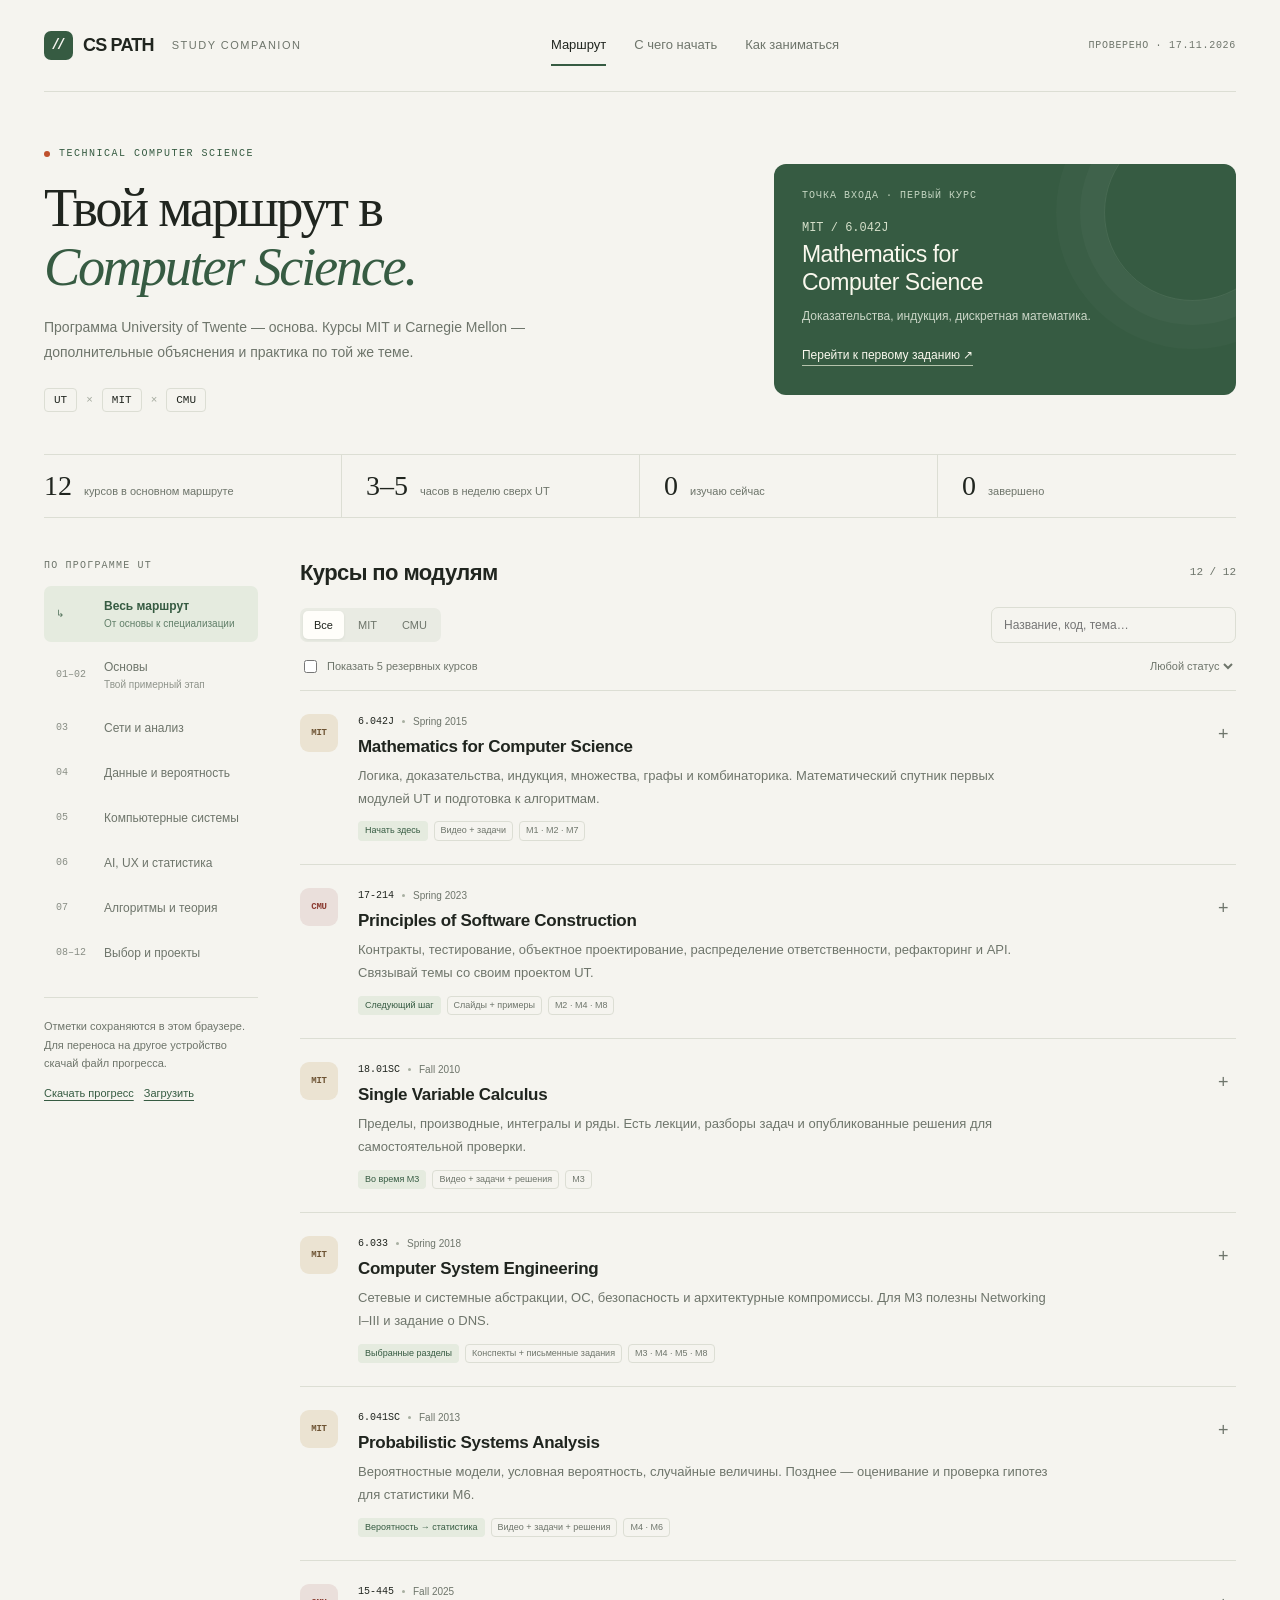
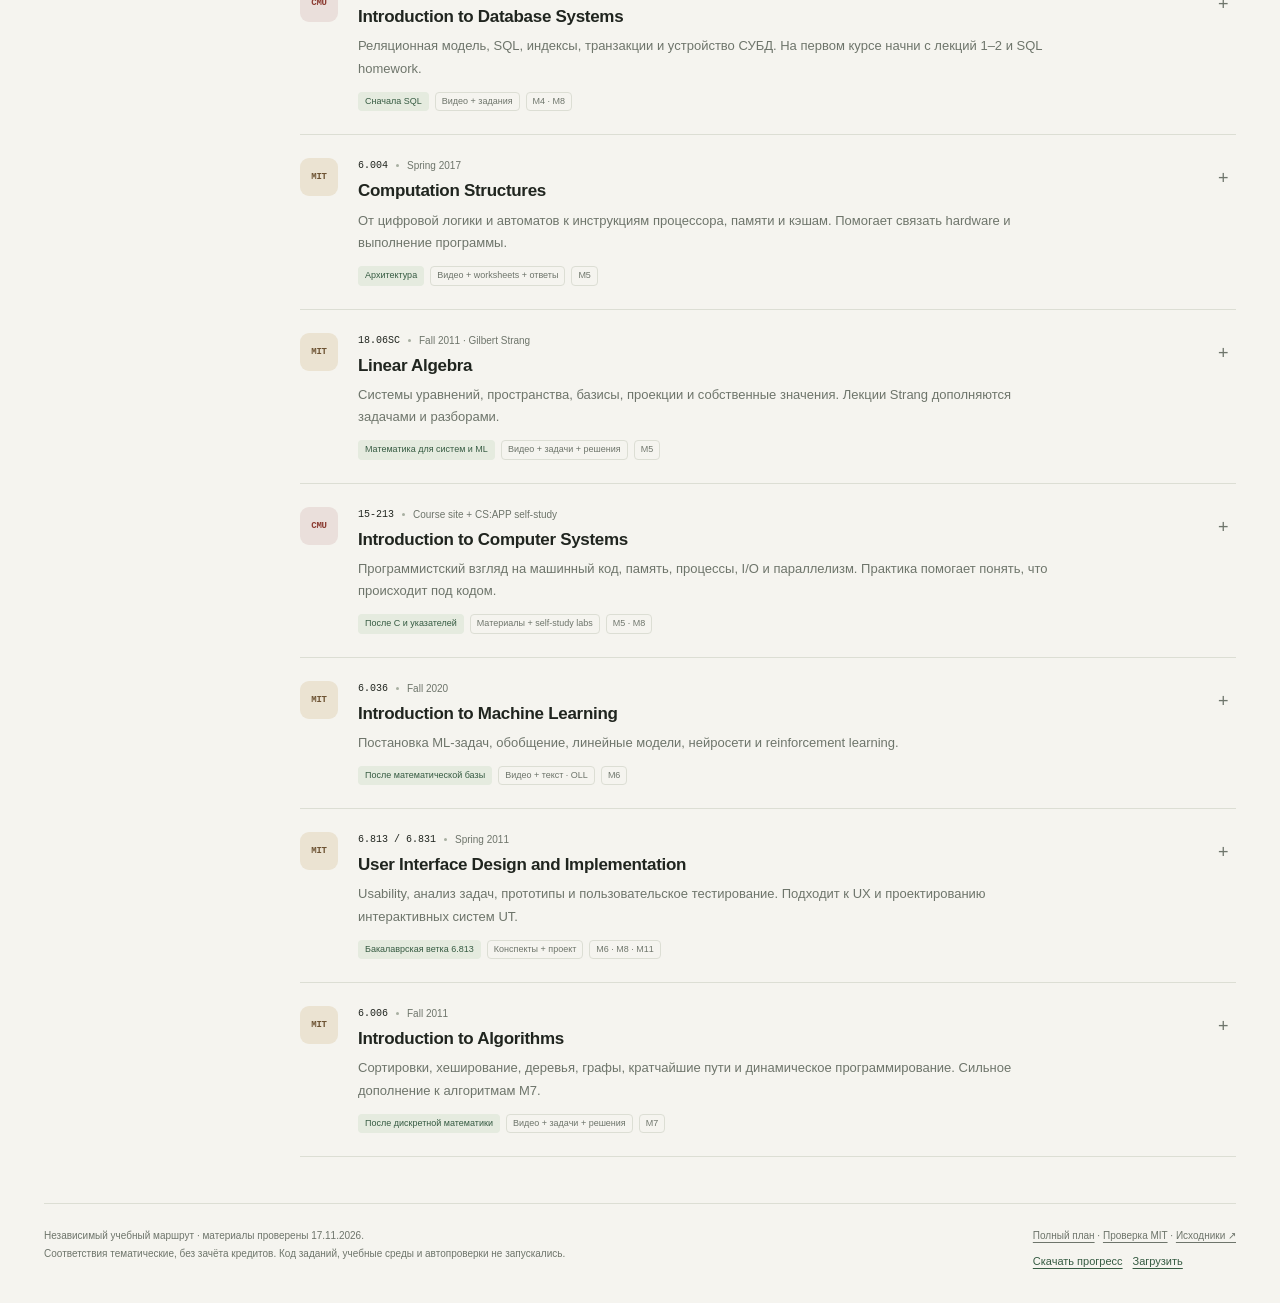
==== cs-path/index.html @ e8f00ebe "Add CS Path study companion for UT, MIT and CMU" ====
<!doctype html>
<html lang="ru">
<head>
<meta charset="utf-8">
<meta name="viewport" content="width=device-width,initial-scale=1">
<meta name="theme-color" content="#f5f4ef">
<meta name="description" content="Учебный маршрут Technical Computer Science: модули University of Twente и дополнительные открытые курсы MIT и Carnegie Mellon. Ссылки, задания и личный прогресс.">
<meta property="og:title" content="CS Path — UT × MIT × CMU">
<meta property="og:description" content="Одна программа. Дополнительные объяснения и практика по каждой теме.">
<title>CS Path — UT × MIT × CMU</title>
<link rel="icon" href="favicon.svg" type="image/svg+xml">
<style>
:root{--paper:#f5f4ef;--white:#fffefa;--ink:#20251f;--muted:#6e756b;--line:#dcded4;--green:#365b42;--green-soft:#e5ebdf;--orange:#bf512d;--sand:#eee6d5;--radius:12px;--sans:Inter,-apple-system,BlinkMacSystemFont,"Segoe UI",sans-serif;--mono:"SFMono-Regular",Consolas,monospace}
*{box-sizing:border-box}html{scroll-behavior:smooth;scroll-padding-top:26px}body{margin:0;background:var(--paper);color:var(--ink);font-family:var(--sans);font-size:15px;line-height:1.5}button,input,select{font:inherit}button,a,input,select,summary{-webkit-tap-highlight-color:transparent}a{color:inherit}button{cursor:pointer}button:disabled{cursor:default}button:focus-visible,a:focus-visible,input:focus-visible,select:focus-visible,summary:focus-visible{outline:3px solid var(--orange);outline-offset:4px}[hidden]{display:none!important}.skip{position:fixed;top:-100px;left:20px;background:var(--ink);color:white;padding:12px;z-index:20}.skip:focus{top:12px}.shell{max-width:1440px;margin:auto;padding:0 44px}.topbar{display:flex;align-items:center;justify-content:space-between;gap:20px;height:92px;border-bottom:1px solid var(--line)}.brand{display:flex;gap:10px;align-items:center;text-decoration:none;font-size:18px;font-weight:750;letter-spacing:-.8px}.brand-mark{width:29px;height:29px;background:var(--green);color:var(--paper);border-radius:7px;display:grid;place-items:center;font-family:var(--mono);font-size:14px;letter-spacing:-3px;padding-right:3px}.brand small{font-size:11px;color:var(--muted);letter-spacing:1.5px;font-weight:500;margin-left:8px}.topnav{display:flex;gap:28px}.topnav button{border:0;background:none;padding:10px 0;color:var(--muted);font-size:13px;border-bottom:2px solid transparent}.topnav button[aria-pressed=true]{color:var(--ink);border-color:var(--green)}.date{font:10px var(--mono);color:var(--muted);letter-spacing:.7px}.hero{display:grid;grid-template-columns:1.45fr 1fr;gap:60px;padding:56px 0 42px;align-items:center}.eyebrow{text-transform:uppercase;font:10px var(--mono);letter-spacing:1.5px;color:var(--green);display:flex;align-items:center;gap:9px}.eyebrow:before{content:"";height:6px;width:6px;border-radius:50%;background:var(--orange)}h1{font-family:Georgia,"Times New Roman",serif;font-size:clamp(40px,4.25vw,65px);font-weight:400;line-height:1.08;letter-spacing:-2.3px;margin:20px 0 18px}h1 em{font-weight:400;color:var(--green)}.hero-copy{max-width:520px;margin:0;color:var(--muted);font-size:14px;line-height:1.8}.university-line{display:flex;gap:9px;align-items:center;font:11px var(--mono);margin-top:23px}.university-line span{border:1px solid var(--line);padding:5px 9px;border-radius:4px}.university-line i{color:#a4aa9e;font-style:normal}.next-card{position:relative;background:var(--green);color:#f9f8ed;border-radius:var(--radius);padding:26px 28px;overflow:hidden;min-height:231px}.next-card:after{content:"";position:absolute;right:-45px;top:-40px;width:175px;height:175px;border:1px solid #ffffff16;border-radius:50%;box-shadow:0 0 0 24px #ffffff07,0 0 0 48px #ffffff05;pointer-events:none}.next-card .mini{font:10px var(--mono);letter-spacing:1px;text-transform:uppercase;color:#c5d6c2;position:relative;z-index:1}.next-card .code{font:12px var(--mono);margin:20px 0 6px;color:#d4dfc9}.next-card h2{font-size:23px;line-height:1.2;font-weight:500;max-width:340px;letter-spacing:-.5px;margin:0}.next-card p{font-size:12px;color:#cbd6c7;margin:10px 0 18px}.next-card a{font-size:12px;text-decoration:none;border-bottom:1px solid #b5c3ac;padding-bottom:3px;position:relative;z-index:1}.stats{display:grid;grid-template-columns:repeat(4,1fr);border-top:1px solid var(--line);border-bottom:1px solid var(--line);margin-bottom:38px}.stat{padding:17px 24px;border-right:1px solid var(--line);display:flex;align-items:baseline;gap:12px}.stat:first-child{padding-left:0}.stat:last-child{border:0}.stat strong{white-space:nowrap;flex-shrink:0;font-family:Georgia,serif;font-weight:400;font-size:28px;line-height:1}.stat span{font-size:11px;color:var(--muted)}.layout{display:grid;grid-template-columns:214px minmax(0,1fr);gap:42px;padding-bottom:46px}.sidebar{position:sticky;top:25px;align-self:start}.side-label{font:10px var(--mono);text-transform:uppercase;letter-spacing:1.2px;color:var(--muted);margin:4px 0 15px}.module-nav{display:flex;flex-direction:column;gap:5px}.module-nav button{display:flex;align-items:center;gap:12px;background:transparent;border:0;color:var(--muted);text-align:left;padding:11px 12px;border-radius:7px;font-size:12px;width:100%}.module-nav button:hover{background:#eaece3}.module-nav button[aria-pressed=true]{background:var(--green-soft);color:var(--green);font-weight:600}.module-number{width:36px;flex:none;font:10px var(--mono);opacity:.8}.module-nav button small{display:block;font-size:10px;font-weight:400;line-height:1.4;margin-top:2px;opacity:.75}.side-foot{border-top:1px solid var(--line);margin-top:24px;padding-top:19px}.side-foot p{font-size:11px;color:var(--muted);line-height:1.7;margin:0 0 12px}.utility{display:flex;flex-wrap:wrap;gap:10px}.utility button,.text-button{padding:0;border:0;background:none;font-size:11px;color:var(--green);text-decoration:underline;text-underline-offset:3px}.section-top{display:flex;align-items:center;justify-content:space-between;gap:15px;margin-bottom:18px}.section-top h2{font-size:22px;letter-spacing:-.6px;font-weight:550;margin:0}.section-top .count{color:var(--muted);font:11px var(--mono)}.tools{display:flex;justify-content:space-between;gap:15px;margin-bottom:14px;align-items:center}.segmented{display:flex;gap:3px;padding:3px;background:#e9ebe3;border-radius:7px}.segmented button{border:0;border-radius:5px;padding:6px 11px;font-size:11px;background:transparent;color:var(--muted)}.segmented button[aria-pressed=true]{background:var(--white);box-shadow:0 1px 3px #20251f12;color:var(--ink)}.search{border:1px solid var(--line);border-radius:7px;background:transparent;max-width:245px;width:100%;padding:8px 12px;font-size:12px;color:var(--ink)}.options{display:flex;justify-content:space-between;align-items:center;gap:12px;border-bottom:1px solid var(--line);padding-bottom:14px;font-size:11px;color:var(--muted)}.options label{display:flex;gap:7px;align-items:center;cursor:pointer}.options input{accent-color:var(--green)}.options select{border:0;background:transparent;font-size:11px;color:var(--muted);max-width:150px}.course{border-bottom:1px solid var(--line)}.course summary{display:grid;grid-template-columns:42px minmax(0,1fr) 18px;gap:16px;list-style:none;cursor:pointer;padding:23px 0}.course summary::-webkit-details-marker{display:none}.school{height:38px;width:38px;border-radius:9px;display:grid;place-items:center;font:9px var(--mono);letter-spacing:-.2px;font-weight:bold}.school.mit{background:#ebe3d2;color:#6d5333}.school.cmu{background:#eadfdb;color:#8b3b31}.course-meta{display:flex;align-items:center;flex-wrap:wrap;gap:8px;margin-bottom:7px;font-size:10px;color:var(--muted)}.course-code{font-family:var(--mono);color:var(--ink)}.dot-sep{height:3px;width:3px;border-radius:50%;background:#a8afa1}.course h3{font-size:17px;font-weight:550;letter-spacing:-.3px;line-height:1.3;margin:0 0 7px}.course-desc{font-size:13px;line-height:1.75;color:var(--muted);max-width:690px;margin:0}.pills{display:flex;flex-wrap:wrap;gap:6px;margin-top:11px}.pill{font-size:9px;border:1px solid var(--line);border-radius:4px;padding:2px 6px;color:var(--muted)}.pill.role{border-color:transparent;background:var(--green-soft);color:var(--green)}.pill.active{background:#f1e5cf;color:#7e5c23;border-color:transparent}.pill.done{background:var(--green-soft);color:var(--green);border-color:transparent}.expand{font-size:18px;font-weight:300;color:var(--muted);padding-top:7px}.course[open] .expand{transform:rotate(45deg)}.course-body{margin-left:58px;margin-bottom:25px;padding:19px 22px;background:var(--white);border:1px solid var(--line);border-radius:9px}.detail-grid{display:grid;grid-template-columns:1fr 1fr;gap:22px}.detail-label{font:9px var(--mono);text-transform:uppercase;letter-spacing:.9px;color:var(--green);margin:0 0 7px}.course-body p{font-size:12px;line-height:1.8;margin:0;color:var(--muted)}.limit{border-top:1px solid var(--line);padding-top:13px;margin-top:16px!important;font-size:11px!important}.course-actions{display:flex;align-items:center;justify-content:space-between;gap:14px;flex-wrap:wrap;margin-top:18px}.resource-links{display:flex;gap:14px;flex-wrap:wrap}.resource-links a{color:var(--green);font-size:11px;text-underline-offset:4px}.status-select{display:flex;gap:7px;align-items:center;font-size:10px;color:var(--muted)}.status-select select{font-size:11px;border:1px solid var(--line);border-radius:5px;padding:6px;background:var(--paper);color:var(--ink)}.empty{padding:50px 10px;text-align:center;color:var(--muted);font-size:13px}.notice{margin-bottom:15px;padding:10px 14px;border:1px solid var(--line);background:var(--sand);font-size:12px;border-radius:6px}.view-panel{max-width:850px;margin:0 auto 56px}.view-panel h2{font-family:Georgia,serif;font-weight:400;font-size:36px;letter-spacing:-1px;margin:0 0 18px}.view-panel>p{font-size:14px;color:var(--muted);line-height:1.9;max-width:720px}.step{display:grid;grid-template-columns:42px 1fr;gap:18px;border-top:1px solid var(--line);padding:25px 0}.step .num{font:12px var(--mono);color:var(--orange);padding-top:3px}.step h3{font-size:17px;font-weight:550;margin:0 0 8px}.step p{font-size:13px;color:var(--muted);line-height:1.9;margin:0}.step a{color:var(--green);text-underline-offset:3px}.primary{display:inline-block;border:0;border-radius:7px;padding:11px 17px;background:var(--green);color:white;text-decoration:none;font-size:12px;margin-top:16px}.complete-check{display:flex;gap:10px;align-items:center;padding:18px 20px;background:var(--green-soft);border-radius:8px;font-size:13px;cursor:pointer;margin-top:18px}.complete-check input{accent-color:var(--green);height:17px;width:17px}.note-block{margin-top:26px;border-left:3px solid var(--orange);padding:3px 0 3px 18px;font-size:12px;color:var(--muted);line-height:1.9}.future{border-top:1px solid var(--line);padding:25px 0}.future h3{font-size:16px;font-weight:550;margin:0 0 9px}.future p{color:var(--muted);font-size:12px;line-height:1.9;margin:0}.footer{border-top:1px solid var(--line);padding:23px 0 30px;display:flex;justify-content:space-between;gap:25px;color:var(--muted);font-size:10px;line-height:1.8}.footer a{text-underline-offset:3px}.footer-left{max-width:700px}.noscript{padding:25px;background:var(--sand)}
@media(min-width:1500px){.shell{max-width:1440px}}@media(max-width:1000px){.shell{padding:0 28px}.hero{gap:30px}.date{display:none}.layout{grid-template-columns:180px minmax(0,1fr);gap:26px}.stat{padding:17px 15px}.stat span{font-size:10px}.hero h1{font-size:50px}.next-card h2{font-size:21px}.topnav{gap:20px}}@media(max-width:760px){.shell{padding:0 20px}.topbar{height:auto;min-height:77px;flex-wrap:wrap;padding-top:18px;gap:7px}.brand{font-size:17px}.brand small{display:none}.topnav{gap:19px;overflow:auto}.topnav button{font-size:11px;white-space:nowrap;padding:14px 0}.hero{grid-template-columns:1fr;padding:31px 0 26px;gap:26px}.hero h1{font-size:45px;letter-spacing:-1.8px;margin-top:17px}.hero-copy{font-size:13px}.university-line{margin-top:17px}.next-card{min-height:0;padding:21px 23px}.next-card .code{margin-top:15px}.next-card h2{font-size:22px}.next-card p{margin-bottom:14px}.stats{grid-template-columns:repeat(2,1fr);margin-bottom:24px}.stat{padding:15px 10px!important;display:flex;gap:10px}.stat:first-child{padding-left:0!important}.stat:nth-child(2){border-right:0}.stat:nth-child(3),.stat:nth-child(4){border-top:1px solid var(--line)}.stat:nth-child(3){padding-left:0!important}.stat strong{font-size:25px}.layout{display:block}.sidebar{position:static;margin-bottom:25px}.side-label{margin-bottom:9px}.module-nav{flex-direction:row;overflow:auto;padding-bottom:8px;gap:7px}.module-nav button{width:auto;flex:none;padding:9px 12px;border:1px solid var(--line);gap:7px}.module-nav button small{display:none}.module-nav button[aria-pressed=true]{border-color:transparent}.module-number{width:auto;font-size:9px}.side-foot{display:none}.section-top h2{font-size:21px}.tools{gap:10px}.search{width:44%;padding:9px;font-size:11px}.segmented button{padding:6px 9px}.options{font-size:10px}.options select{font-size:10px}.course summary{grid-template-columns:32px minmax(0,1fr) 12px;gap:10px;padding:20px 0}.school{width:31px;height:31px;border-radius:7px;font-size:8px}.course h3{font-size:15px;line-height:1.4}.course-desc{font-size:12px}.course-meta{font-size:9px;gap:6px}.course-body{margin-left:0;padding:17px;margin-bottom:20px}.detail-grid{grid-template-columns:1fr;gap:16px}.course-actions{align-items:flex-start;gap:19px}.resource-links{gap:12px}.view-panel h2{font-size:31px}.step{grid-template-columns:27px 1fr;gap:10px}.step p{font-size:12px}.footer{flex-direction:column;gap:14px}.footer .utility{display:flex}.note-block{margin-top:20px}.course-body .limit{font-size:10px!important}}
@media(prefers-reduced-motion:reduce){html{scroll-behavior:auto}}@media print{.topnav,.sidebar,.tools,.options,.status-select,.utility,.next-card,.expand{display:none!important}.shell{padding:0}.hero{display:block;padding:20px 0}h1{font-size:32px}.layout{display:block}.course{break-inside:avoid}.course-body{display:block!important}.stats{margin-bottom:20px}.footer{font-size:9px}body{background:white}}
</style>
</head>
<body>
<a href="#main" class="skip">К содержимому</a>
<div class="shell">
<header class="topbar"><a class="brand" href="./" aria-label="CS Path, главная"><span class="brand-mark" aria-hidden="true">//</span>CS PATH <small>STUDY COMPANION</small></a><nav class="topnav" aria-label="Разделы"><button data-view="route" aria-pressed="true">Маршрут</button><button data-view="start" aria-pressed="false">С чего начать</button><button data-view="method" aria-pressed="false">Как заниматься</button></nav><span class="date">ПРОВЕРЕНО · 17.11.2026</span></header>
<main id="main" tabindex="-1">
<section class="hero" aria-label="Учебный маршрут"><div><div class="eyebrow">Technical Computer Science</div><h1>Твой маршрут в<br><em>Computer Science.</em></h1><p class="hero-copy">Программа University of Twente — основа. Курсы MIT и Carnegie Mellon — дополнительные объяснения и практика по той же теме.</p><div class="university-line" aria-label="Университеты"><span>UT</span><i>×</i><span>MIT</span><i>×</i><span>CMU</span></div></div><aside class="next-card"><div class="mini">Точка входа · первый курс</div><div class="code">MIT / 6.042J</div><h2>Mathematics for<br>Computer Science</h2><p>Доказательства, индукция, дискретная математика.</p><a href="#start" data-view-link="start">Перейти к первому заданию <span aria-hidden="true">↗</span></a></aside></section>
<section class="stats" aria-label="Обзор и личный прогресс"><div class="stat"><strong>12</strong><span>курсов в основном маршруте</span></div><div class="stat"><strong>3–5</strong><span>часов в неделю сверх UT</span></div><div class="stat"><strong id="active-count">0</strong><span>изучаю сейчас</span></div><div class="stat"><strong id="done-count">0</strong><span>завершено</span></div></section>
<div id="notice" class="notice" role="status" hidden></div>
<section id="view-route" aria-label="Маршрут по модулям"><div class="layout"><aside class="sidebar"><p class="side-label">По программе UT</p><nav class="module-nav" aria-label="Модули UT">
<button data-module="all" aria-pressed="true"><span class="module-number">↳</span><span>Весь маршрут<small>От основы к специализации</small></span></button>
<button data-module="now" aria-pressed="false"><span class="module-number">01–02</span><span>Основы<small>Твой примерный этап</small></span></button>
<button data-module="3" aria-pressed="false"><span class="module-number">03</span><span>Сети и анализ</span></button>
<button data-module="4" aria-pressed="false"><span class="module-number">04</span><span>Данные и вероятность</span></button>
<button data-module="5" aria-pressed="false"><span class="module-number">05</span><span>Компьютерные системы</span></button>
<button data-module="6" aria-pressed="false"><span class="module-number">06</span><span>AI, UX и статистика</span></button>
<button data-module="7" aria-pressed="false"><span class="module-number">07</span><span>Алгоритмы и теория</span></button>
<button data-module="8" aria-pressed="false"><span class="module-number">08–12</span><span>Выбор и проекты</span></button>
</nav><div class="side-foot"><p>Отметки сохраняются в этом браузере. Для переноса на другое устройство скачай файл прогресса.</p><div class="utility"><button data-export>Скачать прогресс</button><button data-import>Загрузить</button></div></div></aside>
<div class="catalog"><div class="section-top"><h2 id="section-title">Курсы по модулям</h2><span id="course-count" class="count" aria-live="polite"></span></div><div class="tools"><div class="segmented" role="group" aria-label="Университет"><button data-school="all" aria-pressed="true">Все</button><button data-school="MIT" aria-pressed="false">MIT</button><button data-school="CMU" aria-pressed="false">CMU</button></div><input id="search" class="search" type="search" placeholder="Название, код, тема…" aria-label="Поиск курсов"></div><div class="options"><label><input id="include-reserve" type="checkbox">Показать 5 резервных курсов</label><select id="status-filter" aria-label="Фильтр по прогрессу"><option value="all">Любой статус</option><option value="new">Не начат</option><option value="active">Изучаю</option><option value="done">Завершён</option></select></div><div id="course-list"></div><p id="empty" class="empty" hidden>По этим условиям курсов нет. Измени поиск или фильтры.</p><div id="project-note" class="note-block" hidden>M8–M10 — выбор направления. M11–M12 — Design Project и Research Project UT. Внешние курсы дают структуру и практику; тему выпускной работы и зачёт кредитов определяет UT.</div></div>
</div></section>
<section id="view-start" class="view-panel" aria-labelledby="start-heading" hidden><h2 id="start-heading">Один курс. Одна первая задача.</h2><p>После примерно полугода UT начни с математической основы. Не нужно одновременно запускать ещё одну полную университетскую программу.</p>
<div class="step"><span class="num">01</span><div><h3>Открой MIT 6.042J</h3><p>Выбери раздел о доказательствах. Если символы импликации и кванторы пока мешают читать задачу, сначала повтори логику. Полный курс включает более поздние темы, которые можно брать по мере учёбы в UT.</p><a class="primary" href="https://ocw.mit.edu/courses/6-042j-mathematics-for-computer-science-spring-2015/" target="_blank" rel="noopener noreferrer">Открыть курс ↗</a></div></div>
<div class="step"><span class="num">02</span><div><h3>PS1, Problem 1 · 30–45 минут</h3><p>Докажи иррациональность <code>log₄6</code>. Запиши полное рассуждение и проверь каждый переход. Если нужен короткий разогрев, Problem 3(a) предлагает проверить таблицей истинности формулу <code>(P ⇒ Q) ∨ (Q ⇒ P)</code>.</p><a class="primary" href="https://openlearninglibrary.mit.edu/assets/courseware/v1/432a6320bb11c2bfba8ed2a47e68f86d/asset-v1:OCW+6.042J+2T2019+type@asset+block/MIT6_042JS15_ps1.pdf" target="_blank" rel="noopener noreferrer">Открыть условие PS1 ↗</a><label class="complete-check"><input id="first-exercise" type="checkbox"><span>Первую задачу решил и могу объяснить доказательство</span></label></div></div>
<div class="step"><span class="num">03</span><div><h3>Выбери следующую тему по UT</h3><p>Решил уверенно — переходи к индукции или текущему разделу Discrete Mathematics. Если трудно — вернись к методу доказательства, затем реши новую задачу. Критерий перехода: объяснить решение без подсказки.</p></div></div><div class="note-block">Решения домашних problem sets 6.042J публично закрыты. Отметка означает твою самооценку, а не проверку MIT. Выполнение первой задачи не отмечает весь курс завершённым.</div></section>
<section id="view-method" class="view-panel" aria-labelledby="method-heading" hidden><h2 id="method-heading">Дополнять учёбу, не перегружать её.</h2><p>Начальный бюджет — 3–5 часов в неделю сверх UT. Это предложенный режим выбранных тем. Полные курсы MIT и CMU обычно требуют заметно больше времени.</p>
<div class="step"><span class="num">01</span><div><h3>Тема недели UT → внешний материал</h3><p>Начинай с вопроса из текущего предмета. Найди соответствующую лекцию или чтение, разбери пример, закрой материал и попробуй объяснить идею своими словами.</p></div></div><div class="step"><span class="num">02</span><div><h3>Больше времени на самостоятельные задачи</h3><p>Около часа на материал, два-три часа на задачи, затем разбор ошибок. Применяй идею в проекте или упражнениях UT. На неделе сдачи проекта сократи дополнительную нагрузку.</p></div></div><div class="step"><span class="num">03</span><div><h3>Один основной ресурс за раз</h3><p>CMU 17-214 и MIT 6.031 частично перекрываются. Вводные 15-110 и 6.0001 нужны при пробелах в основах. Резервные курсы не добавляются к списку обязательного прохождения.</p></div></div>
<div class="future"><h3>Что с новыми курсами CMU Learn</h3><p>На 17 ноября 2026 года CS Learn запускает видеолекции. Self-paced courseware с обратной связью и AI tutor анонсированы как следующие этапы. Полнота плейлистов не проверена. Machine Learning Systems, ML in Production, AI Agents и Software Architectures оставлены на более поздний этап после необходимой базы. <a href="https://www.cs.cmu.edu/learn/" target="_blank" rel="noopener noreferrer">Официальный каталог ↗</a></p></div>
<div class="future"><h3>О версиях и ограничениях</h3><p>Карта основана на программе UT 2026–2027 и конкретных выпусках курсов. Содержание будущих лет может отличаться. Новая версия CMU 17-214 Fall 2026 называется Agentic Software Development; здесь выбран архив Spring 2023 для базового проектирования программ. Формальные языки, абстрактная алгебра и web security покрыты выбранным набором частично.</p></div>
<div class="future"><h3>Твой прогресс</h3><p>Сайт общедоступен. Твои отметки остаются в браузере на устройстве и не отправляются на сервер. Автоматической синхронизации между устройствами нет. Экспортируй JSON-файл, чтобы сохранить или перенести отметки.</p><div class="utility" style="margin-top:15px"><button data-export>Скачать прогресс</button><button data-import>Загрузить прогресс</button></div></div>
</section>
<noscript><div class="noscript">Для фильтров и прогресса нужен JavaScript. Полный маршрут доступен в <a href="learning-plan.md">текстовом плане</a>.</div></noscript>
</main>
<footer class="footer"><div class="footer-left">Независимый учебный маршрут · материалы проверены 17.11.2026.<br>Соответствия тематические, без зачёта кредитов. Код заданий, учебные среды и автопроверки не запускались.</div><div><a href="learning-plan.md">Полный план</a> · <a href="mit-course-evidence.md">Проверка MIT</a> · <a href="https://github.com/3mil1/3mil1.github.io/tree/master/cs-path" target="_blank" rel="noopener noreferrer">Исходники ↗</a><div class="utility" style="margin-top:7px"><button data-export>Скачать прогресс</button><button data-import>Загрузить</button></div></div></footer>
</div><input id="import-file" type="file" accept="application/json,.json" hidden>
<script id="course-data" type="application/json">[{"id": "mit-6042", "school": "MIT", "code": "6.042J", "name": "Mathematics for Computer Science", "edition": "Spring 2015", "modules": [1, 2, 7], "role": "Начать здесь", "priority": "core", "format": "Видео + задачи", "description": "Логика, доказательства, индукция, множества, графы и комбинаторика. Математический спутник первых модулей UT и подготовка к алгоритмам.", "use": "Выбирай раздел по текущей теме UT. Если основы логики уже уверенные, переходи к доказательствам и индукции.", "prereq": "Для полного курса MIT указывает single-variable calculus. Начальные разделы логики можно брать отдельно.", "limit": "Решения домашних problem sets публично закрыты. Кнопки обратной связи в OLL не тестировались.", "links": [["Курс", "https://ocw.mit.edu/courses/6-042j-mathematics-for-computer-science-spring-2015/"], ["Учебник", "https://ocw.mit.edu/courses/6-042j-mathematics-for-computer-science-spring-2015/pages/readings/"], ["Первое задание · PS1", "https://openlearninglibrary.mit.edu/assets/courseware/v1/432a6320bb11c2bfba8ed2a47e68f86d/asset-v1:OCW+6.042J+2T2019+type@asset+block/MIT6_042JS15_ps1.pdf"]]}, {"id": "cmu-17214", "school": "CMU", "code": "17-214", "name": "Principles of Software Construction", "edition": "Spring 2023", "modules": [2, 4, 8], "role": "Следующий шаг", "priority": "core", "format": "Слайды + примеры", "description": "Контракты, тестирование, объектное проектирование, распределение ответственности, рефакторинг и API. Связывай темы со своим проектом UT.", "use": "Начни с OO basics, Specifications and Unit Testing, Test Case Design. Весь курс проходи после уверенного программирования.", "prereq": "Уровень двух семестров программирования, базовые структуры данных и инварианты. Примеры на Java и JavaScript/TypeScript.", "limit": "Открыты слайды. Внешний доступ к полному workflow домашних заданий не установлен. Этот выпуск отличается от Agentic Software Development 2026 года.", "links": [["Курс и порядок тем", "https://cmu-17-214.github.io/s2023/"], ["Спецификации и тесты", "https://cmu-17-214.github.io/s2023/slides/04-specifications%26unit-testing-exceptions.pdf"]]}, {"id": "mit-1801", "school": "MIT", "code": "18.01SC", "name": "Single Variable Calculus", "edition": "Fall 2010", "modules": [3], "role": "Во время M3", "priority": "core", "format": "Видео + задачи + решения", "description": "Пределы, производные, интегралы и ряды. Есть лекции, разборы задач и опубликованные решения для самостоятельной проверки.", "use": "Проходи те же темы, что на Calculus в UT. Не нужно ждать завершения всего курса, чтобы решать свои университетские задачи.", "prereq": "Школьная алгебра и тригонометрия.", "limit": "Это анализ функций одной переменной. Старые интерактивные mathlets не запускались.", "links": [["Курс", "https://ocw.mit.edu/courses/18-01sc-single-variable-calculus-fall-2010/"], ["Первое занятие", "https://ocw.mit.edu/courses/18-01sc-single-variable-calculus-fall-2010/pages/1.-differentiation/part-a-definition-and-basic-rules/session-1-introduction-to-derivatives/"]]}, {"id": "mit-6033", "school": "MIT", "code": "6.033", "name": "Computer System Engineering", "edition": "Spring 2018", "modules": [3, 4, 5, 8], "role": "Выбранные разделы", "priority": "core", "format": "Конспекты + письменные задания", "description": "Сетевые и системные абстракции, ОС, безопасность и архитектурные компромиссы. Для M3 полезны Networking I–III и задание о DNS.", "use": "Сетевые главы используй как дополнительное объяснение. Позже возвращайся к разделам об ОС и design project.", "prereq": "Для полного курса нужны архитектура компьютеров и уверенное программирование.", "limit": "Покрывает вводные сети частично; лабораторные и расчёты UT остаются основой. Серия видеолекций этого выпуска не обнаружена.", "links": [["Курс", "https://ocw.mit.edu/courses/6-033-computer-system-engineering-spring-2018/"], ["Сетевая архитектура", "https://ocw.mit.edu/courses/6-033-computer-system-engineering-spring-2018/pages/week-5/lecture-8-outline/"], ["DNS assignment", "https://ocw.mit.edu/courses/6-033-computer-system-engineering-spring-2018/pages/week-2/domain-name-system-dns-assignment/"]]}, {"id": "mit-6041", "school": "MIT", "code": "6.041SC", "name": "Probabilistic Systems Analysis", "edition": "Fall 2013", "modules": [4, 6], "role": "Вероятность → статистика", "priority": "core", "format": "Видео + задачи + решения", "description": "Вероятностные модели, условная вероятность, случайные величины. Позднее — оценивание и проверка гипотез для статистики M6.", "use": "Начни с дискретных моделей и условной вероятности. К Unit IV переходи после вероятностной базы.", "prereq": "Для полного курса нужен calculus, включая многомерное интегрирование. Начальные дискретные темы доступны раньше.", "limit": "Наличие статистического блока не подтверждает полное совпадение с практикумом UT.", "links": [["Курс", "https://ocw.mit.edu/courses/6-041sc-probabilistic-systems-analysis-and-applied-probability-fall-2013/"], ["Первое занятие", "https://ocw.mit.edu/courses/6-041sc-probabilistic-systems-analysis-and-applied-probability-fall-2013/pages/unit-i/lecture-1/"], ["Задачи PS1", "https://ocw.mit.edu/courses/6-041sc-probabilistic-systems-analysis-and-applied-probability-fall-2013/resources/mit6_041scf13_assn01/"]]}, {"id": "cmu-15445", "school": "CMU", "code": "15-445", "name": "Introduction to Database Systems", "edition": "Fall 2025", "modules": [4, 8], "role": "Сначала SQL", "priority": "core", "format": "Видео + задания", "description": "Реляционная модель, SQL, индексы, транзакции и устройство СУБД. На первом курсе начни с лекций 1–2 и SQL homework.", "use": "После лекций о реляционной модели и SQL выполни Homework 1 на DuckDB. Проекты движка BusTub на C++ оставь на более поздний этап.", "prereq": "Для выбранных первых тем — основы программирования. Для полного курса и проектов нужны структуры данных и системное программирование.", "limit": "На сайте опубликованы ссылки на решения домашних работ. Среда, датасет и автопроверка в этой проверке не запускались.", "links": [["Лекции и материалы", "https://15445.courses.cs.cmu.edu/fall2025/schedule.html"], ["SQL homework", "https://15445.courses.cs.cmu.edu/fall2025/homework1/"], ["Задания и решения", "https://15445.courses.cs.cmu.edu/fall2025/assignments.html"]]}, {"id": "mit-6004", "school": "MIT", "code": "6.004", "name": "Computation Structures", "edition": "Spring 2017", "modules": [5], "role": "Архитектура", "priority": "core", "format": "Видео + worksheets + ответы", "description": "От цифровой логики и автоматов к инструкциям процессора, памяти и кэшам. Помогает связать hardware и выполнение программы.", "use": "Сопоставляй главы с Computer Architecture and Organisation в M5. Решай worksheets после каждого раздела.", "prereq": "Базовое программирование; формальный prerequisite MIT — 8.02.", "limit": "Учебная архитектура Beta. Все лабораторные среды и симуляторы не проверены запуском.", "links": [["Курс", "https://ocw.mit.edu/courses/6-004-computation-structures-spring-2017/"], ["Первая тема", "https://ocw.mit.edu/courses/6-004-computation-structures-spring-2017/pages/c1/c1s1/"]]}, {"id": "mit-1806", "school": "MIT", "code": "18.06SC", "name": "Linear Algebra", "edition": "Fall 2011 · Gilbert Strang", "modules": [5], "role": "Математика для систем и ML", "priority": "core", "format": "Видео + задачи + решения", "description": "Системы уравнений, пространства, базисы, проекции и собственные значения. Лекции Strang дополняются задачами и разборами.", "use": "После каждого занятия решай связанные упражнения. Пытайся объяснять геометрический смысл матричных операций.", "prereq": "Школьная алгебра, векторы и координаты. Calculus не нужен для начала изучения линейной алгебры.", "limit": "Линейная алгебра не заменяет курс абстрактной алгебры групп и полей.", "links": [["Курс", "https://ocw.mit.edu/courses/18-06sc-linear-algebra-fall-2011/"], ["Геометрия систем уравнений", "https://ocw.mit.edu/courses/18-06sc-linear-algebra-fall-2011/pages/ax-b-and-the-four-subspaces/the-geometry-of-linear-equations/"]]}, {"id": "cmu-15213", "school": "CMU", "code": "15-213", "name": "Introduction to Computer Systems", "edition": "Course site + CS:APP self-study", "modules": [5, 8], "role": "После C и указателей", "priority": "core", "format": "Материалы + self-study labs", "description": "Программистский взгляд на машинный код, память, процессы, I/O и параллелизм. Практика помогает понять, что происходит под кодом.", "use": "Бери после C и уверенной работы с указателями. Начни с представления данных, затем переходи к машинному коду и памяти.", "prereq": "C, указатели и базовые структуры данных. Официальный prerequisite — 15-122.", "limit": "Часть лабораторных требует Linux/x86-64; Cache Lab прямо требует x86-64. Готовые решения labs предоставляются преподавателям. Это не полный курс реализации ядра ОС.", "links": [["Курс", "https://www.cs.cmu.edu/~213/"], ["Self-study labs", "https://csapp.cs.cmu.edu/3e/labs.html"]]}, {"id": "mit-6036", "school": "MIT", "code": "6.036", "name": "Introduction to Machine Learning", "edition": "Fall 2020", "modules": [6], "role": "После математической базы", "priority": "core", "format": "Видео + текст · OLL", "description": "Постановка ML-задач, обобщение, линейные модели, нейросети и reinforcement learning.", "use": "Начинай после Python, линейной алгебры и calculus. Проверяй понимание на задачах, а не только по просмотрам.", "prereq": "Python, calculus и linear algebra. Вероятность помогает понимать оценку моделей.", "limit": "Проверенные Homework 1 и self-assessment требуют входа и enrolment. Доступность заданий и автопроверки после входа не подтверждена. Классический AI покрыт не целиком.", "links": [["Курс", "https://ocw.mit.edu/courses/6-036-introduction-to-machine-learning-fall-2020/"], ["Самостоятельная версия", "https://openlearninglibrary.mit.edu/courses/course-v1:MITx+6.036+1T2019/about"]]}, {"id": "mit-6813", "school": "MIT", "code": "6.813 / 6.831", "name": "User Interface Design and Implementation", "edition": "Spring 2011", "modules": [6, 8, 11], "role": "Бакалаврская ветка 6.813", "priority": "core", "format": "Конспекты + проект", "description": "Usability, анализ задач, прототипы и пользовательское тестирование. Подходит к UX и проектированию интерактивных систем UT.", "use": "Начни с HW1: сравни хороший и плохой интерфейс. Для проекта используй этапы GR1–GR6.", "prereq": "Для полного курса MIT указывает Software Construction. Анализ интерфейса можно делать до реализации.", "limit": "Видео в этом выпуске нет. Решения HW/PS не обнаружены. Старые заготовки интерфейсов могут требовать обновления.", "links": [["Курс", "https://ocw.mit.edu/courses/6-831-user-interface-design-and-implementation-spring-2011/"], ["Этапы проекта", "https://ocw.mit.edu/courses/6-831-user-interface-design-and-implementation-spring-2011/pages/projects/"]]}, {"id": "mit-6006", "school": "MIT", "code": "6.006", "name": "Introduction to Algorithms", "edition": "Fall 2011", "modules": [7], "role": "После дискретной математики", "priority": "core", "format": "Видео + задачи + решения", "description": "Сортировки, хеширование, деревья, графы, кратчайшие пути и динамическое программирование. Сильное дополнение к алгоритмам M7.", "use": "Разбирай корректность и сложность до программирования. Начальная тема — Peak Finding; затем PS1.", "prereq": "Уверенное программирование на Python и дискретная математика уровня 6.042J.", "limit": "Программные стартеры этого выпуска используют Python 2.7. Совместимость с современным Python не проверена. Курс не заменяет формальные языки и вычислимость.", "links": [["Курс", "https://ocw.mit.edu/courses/6-006-introduction-to-algorithms-fall-2011/"], ["Задания и решения", "https://ocw.mit.edu/courses/6-006-introduction-to-algorithms-fall-2011/pages/assignments/"]]}, {"id": "mit-60001", "school": "MIT", "code": "6.0001", "name": "Introduction to CS and Programming in Python", "edition": "Fall 2016", "modules": [1, 2], "role": "Если нужна база программирования", "priority": "reserve", "format": "Видео + задачи", "description": "Функции, циклы, рекурсия, коллекции, классы и первые оценки сложности. Используй для конкретных пробелов.", "use": "Если базовые конструкции уже уверенные, пропусти. Для практики на состояние и цикл подходит PS1: House Hunting.", "prereq": "Можно начинать без опыта программирования.", "limit": "Python может отличаться от языка UT. Решений домашних работ нет; старые инструкции установки не проверены.", "links": [["Курс", "https://ocw.mit.edu/courses/6-0001-introduction-to-computer-science-and-programming-in-python-fall-2016/"], ["Задания", "https://ocw.mit.edu/courses/6-0001-introduction-to-computer-science-and-programming-in-python-fall-2016/pages/assignments/"]]}, {"id": "cmu-15110", "school": "CMU", "code": "15-110", "name": "Principles of Computing", "edition": "CS Learn · запуск ноябрь 2026", "modules": [1, 2], "role": "Вводный резерв", "priority": "reserve", "format": "Новые видеолекции", "description": "Вводный курс вычислений и программирования. Полезен для повторения конкретной базовой темы.", "use": "Выбирай вместо вводного MIT 6.0001, если объяснение CMU подходит лучше. Проходить оба целиком не требуется.", "prereq": "Подходит для начала изучения программирования.", "limit": "CMU Learn помечает курс Watch now. Полнота плейлиста и новая самостоятельная платформа с заданиями не подтверждены.", "links": [["CMU Learn", "https://www.cs.cmu.edu/learn/"]]}, {"id": "mit-6031", "school": "MIT", "code": "6.031", "name": "Software Construction", "edition": "Spring 2022 · TypeScript", "modules": [2, 4, 8], "role": "Альтернатива CMU 17-214", "priority": "reserve", "format": "Чтение + упражнения", "description": "Спецификации, тестирование, абстрактные типы данных, инварианты, интерфейсы и параллелизм.", "use": "Выбирай как основной ресурс вместо 17-214, если подходит TypeScript и текстовый формат. Первое чтение — Testing.", "prereq": "Уверенное программирование; MIT требует подготовку уровня 6.009.", "limit": "Серия видеолекций не обнаружена. Получение исходной заготовки PS1 связано с Didit и MIT GitHub; внешний workflow не подтверждён.", "links": [["Курс", "https://web.mit.edu/6.031/www/sp22/"], ["Testing", "https://web.mit.edu/6.031/www/sp22/classes/03-testing/"], ["PS1: Flashcards", "https://web.mit.edu/6.031/www/sp22/psets/ps1/"]]}, {"id": "mit-6830", "school": "MIT", "code": "6.830 / 6.814", "name": "Database Systems", "edition": "Fall 2010 · SimpleDB / Java", "modules": [4, 8], "role": "Углубление позже", "priority": "reserve", "format": "Конспекты + лабораторные", "description": "Устройство СУБД и реализация частей SimpleDB на Java. Выбирай после систем и алгоритмов.", "use": "Для вводного M4 предпочтительнее первые темы CMU 15-445. Сюда возвращайся ради Java-проекта движка.", "prereq": "Подготовка уровня MIT 6.033 и 6.006, Java.", "limit": "Видео нет; конспекты выборочные; комплект problem sets неполон. Сборка старых архивов не проверена.", "links": [["Курс", "https://ocw.mit.edu/courses/6-830-database-systems-fall-2010/"], ["Задания", "https://ocw.mit.edu/courses/6-830-database-systems-fall-2010/pages/assignments/"]]}, {"id": "mit-6045", "school": "MIT", "code": "6.045J", "name": "Automata, Computability, and Complexity", "edition": "Spring 2011", "modules": [7], "role": "Отдельная теория вычислений", "priority": "reserve", "format": "Теоретический курс", "description": "Конечные автоматы, машины Тьюринга, вычислимость, сводимости и сложность. Ориентир для Languages and Machines.", "use": "Сверь темы с UT: этот блок не заменяется алгоритмами 6.006 или прикладными парсерами 6.031.", "prereq": "Дискретная математика и уверенное чтение доказательств.", "limit": "Содержание курса проверено; полный аудит его заданий и решений не проводился.", "links": [["Курс", "https://ocw.mit.edu/courses/6-045j-automata-computability-and-complexity-spring-2011/"]]}]</script>
<script>
'use strict';
const COURSES=JSON.parse(document.getElementById('course-data').textContent);
const KEY='cs-path-progress-v1';
const VALID_STATUSES=new Set(['active','done']);
const ids=new Set(COURSES.map(c=>c.id));
function cleanProgress(raw){
 if(!raw||typeof raw!=='object'||raw.version!==1||!raw.statuses||typeof raw.statuses!=='object'||Array.isArray(raw.statuses))throw new Error('Неверный формат файла прогресса.');
 const statuses={};for(const [id,value] of Object.entries(raw.statuses)){if(ids.has(id)&&VALID_STATUSES.has(value))statuses[id]=value;}
 return {version:1,statuses,firstExercise:raw.firstExercise===true};
}
let progress={version:1,statuses:{},firstExercise:false};
let storageFailed=false;
try{const stored=localStorage.getItem(KEY);if(stored)progress=cleanProgress(JSON.parse(stored));}catch{storageFailed=true;}
const filters={module:'all',school:'all',query:'',reserve:false,status:'all'};
const e=s=>String(s).replace(/[&<>"']/g,c=>({'&':'&amp;','<':'&lt;','>':'&gt;','"':'&quot;',"'":'&#39;'}[c]));
const labels={all:'Курсы по модулям',now:'Основы · M1–M2',3:'Сети и анализ · M3',4:'Данные и вероятность · M4',5:'Компьютерные системы · M5',6:'AI, UX и статистика · M6',7:'Алгоритмы и теория · M7',8:'Выбор и проекты · M8–M12'};
function showNotice(message){const n=document.getElementById('notice');n.textContent=message;n.hidden=false;}
function save(){try{localStorage.setItem(KEY,JSON.stringify({...progress,updatedAt:new Date().toISOString()}));}catch{showNotice('Браузер не разрешает сохранить отметки. Скачай файл прогресса, чтобы не потерять изменения.');}}
function matches(c){
 const moduleMatch=filters.module==='all'||(filters.module==='now'?c.modules.some(m=>m===1||m===2):filters.module==='8'?c.modules.some(m=>m>=8):c.modules.includes(Number(filters.module)));
 const text=[c.name,c.code,c.description,c.school,c.use].join(' ').toLocaleLowerCase('ru');
 return moduleMatch&&(filters.school==='all'||c.school===filters.school)&&(filters.reserve||c.priority==='core')&&(!filters.query||text.includes(filters.query))&&(filters.status==='all'||(progress.statuses[c.id]||'new')===filters.status);
}
function updateStats(){document.getElementById('active-count').textContent=Object.values(progress.statuses).filter(s=>s==='active').length;document.getElementById('done-count').textContent=Object.values(progress.statuses).filter(s=>s==='done').length;document.getElementById('first-exercise').checked=progress.firstExercise;}
function card(c,opened){const status=progress.statuses[c.id]||'new';return `<details class="course" data-course="${e(c.id)}"${opened?' open':''}><summary><span class="school ${c.school.toLowerCase()}">${e(c.school)}</span><div><div class="course-meta"><span class="course-code">${e(c.code)}</span><span class="dot-sep"></span><span>${e(c.edition)}</span></div><h3>${e(c.name)}</h3><p class="course-desc">${e(c.description)}</p><div class="pills"><span class="pill role">${e(c.role)}</span><span class="pill">${e(c.format)}</span><span class="pill">${c.modules.map(m=>'M'+m).join(' · ')}</span>${c.priority==='reserve'?'<span class="pill">Резерв</span>':''}${status!=='new'?`<span class="pill ${status}">${status==='active'?'Изучаю':'Завершён ✓'}</span>`:''}</div></div><span class="expand" aria-hidden="true">+</span></summary><div class="course-body"><div class="detail-grid"><div><h4 class="detail-label">Как использовать</h4><p>${e(c.use)}</p></div><div><h4 class="detail-label">Что нужно до начала</h4><p>${e(c.prereq)}</p></div></div><p class="limit">${e(c.limit)}</p><div class="course-actions"><div class="resource-links">${c.links.map(([text,url])=>`<a href="${e(url)}" target="_blank" rel="noopener noreferrer">${e(text)} ↗</a>`).join('')}</div><label class="status-select">Мой статус <select data-status="${e(c.id)}" aria-label="Статус ${e(c.code)}"><option value="new"${status==='new'?' selected':''}>Не начат</option><option value="active"${status==='active'?' selected':''}>Изучаю</option><option value="done"${status==='done'?' selected':''}>Завершён</option></select></label></div></div></details>`;}
function render(){const opened=new Set([...document.querySelectorAll('.course[open]')].map(d=>d.dataset.course));const shown=COURSES.filter(matches);document.getElementById('course-list').innerHTML=shown.map(c=>card(c,opened.has(c.id))).join('');document.getElementById('course-count').textContent=shown.length+' / '+(filters.reserve?COURSES.length:COURSES.filter(c=>c.priority==='core').length);document.getElementById('section-title').textContent=labels[filters.module];document.getElementById('empty').hidden=shown.length>0;document.getElementById('project-note').hidden=filters.module!=='8';updateStats();}
function showView(view,scroll){if(!['route','start','method'].includes(view))view='route';for(const name of ['route','start','method'])document.getElementById('view-'+name).hidden=name!==view;document.querySelectorAll('[data-view]').forEach(b=>b.setAttribute('aria-pressed',String(b.dataset.view===view)));if(scroll)document.getElementById('view-'+view).scrollIntoView({behavior:matchMedia('(prefers-reduced-motion: reduce)').matches?'instant':'smooth',block:'start'});}
document.querySelectorAll('[data-view]').forEach(b=>b.addEventListener('click',()=>{history.replaceState(null,'',b.dataset.view==='route'?location.pathname:'#'+b.dataset.view);showView(b.dataset.view,true);}));
document.querySelectorAll('[data-view-link]').forEach(a=>a.addEventListener('click',event=>{event.preventDefault();history.replaceState(null,'','#'+a.dataset.viewLink);showView(a.dataset.viewLink,true);}));
window.addEventListener('hashchange',()=>showView(location.hash.slice(1),false));
document.querySelectorAll('[data-module]').forEach(b=>b.addEventListener('click',()=>{filters.module=b.dataset.module;document.querySelectorAll('[data-module]').forEach(x=>x.setAttribute('aria-pressed',String(x===b)));render();}));
document.querySelectorAll('[data-school]').forEach(b=>b.addEventListener('click',()=>{filters.school=b.dataset.school;document.querySelectorAll('[data-school]').forEach(x=>x.setAttribute('aria-pressed',String(x===b)));render();}));
document.getElementById('search').addEventListener('input',event=>{filters.query=event.target.value.trim().toLocaleLowerCase('ru');render();});
document.getElementById('include-reserve').addEventListener('change',event=>{filters.reserve=event.target.checked;render();});
document.getElementById('status-filter').addEventListener('change',event=>{filters.status=event.target.value;render();});
document.getElementById('course-list').addEventListener('change',event=>{const id=event.target.dataset.status;if(!ids.has(id))return;if(VALID_STATUSES.has(event.target.value))progress.statuses[id]=event.target.value;else delete progress.statuses[id];save();render();document.querySelector(`[data-status="${id}"]`)?.focus({preventScroll:true});});
document.getElementById('first-exercise').addEventListener('change',event=>{progress.firstExercise=event.target.checked;save();});
document.querySelectorAll('[data-export]').forEach(b=>b.addEventListener('click',()=>{const data=JSON.stringify({...progress,updatedAt:new Date().toISOString()},null,2);const url=URL.createObjectURL(new Blob([data],{type:'application/json'}));const a=document.createElement('a');a.href=url;a.download='cs-path-progress-'+new Date().toISOString().slice(0,10)+'.json';a.click();setTimeout(()=>URL.revokeObjectURL(url),1000);showNotice('Файл прогресса подготовлен для скачивания.');}));
document.querySelectorAll('[data-import]').forEach(b=>b.addEventListener('click',()=>document.getElementById('import-file').click()));
document.getElementById('import-file').addEventListener('change',async event=>{const file=event.target.files[0];if(!file)return;try{if(file.size>100000)throw new Error('Файл слишком большой для прогресса CS Path.');const imported=cleanProgress(JSON.parse(await file.text()));progress={version:1,statuses:{...progress.statuses,...imported.statuses},firstExercise:progress.firstExercise||imported.firstExercise};save();render();showNotice('Прогресс загружен. Отметки из файла добавлены к текущим.');}catch(error){showNotice('Не удалось загрузить прогресс: '+(error instanceof SyntaxError?'это не JSON-файл.':error.message));}finally{event.target.value='';}});
render();showView(location.hash.slice(1),false);if(storageFailed)showNotice('Не удалось прочитать сохранённый прогресс. Можно загрузить ранее скачанный JSON-файл.');
</script>
</body></html>
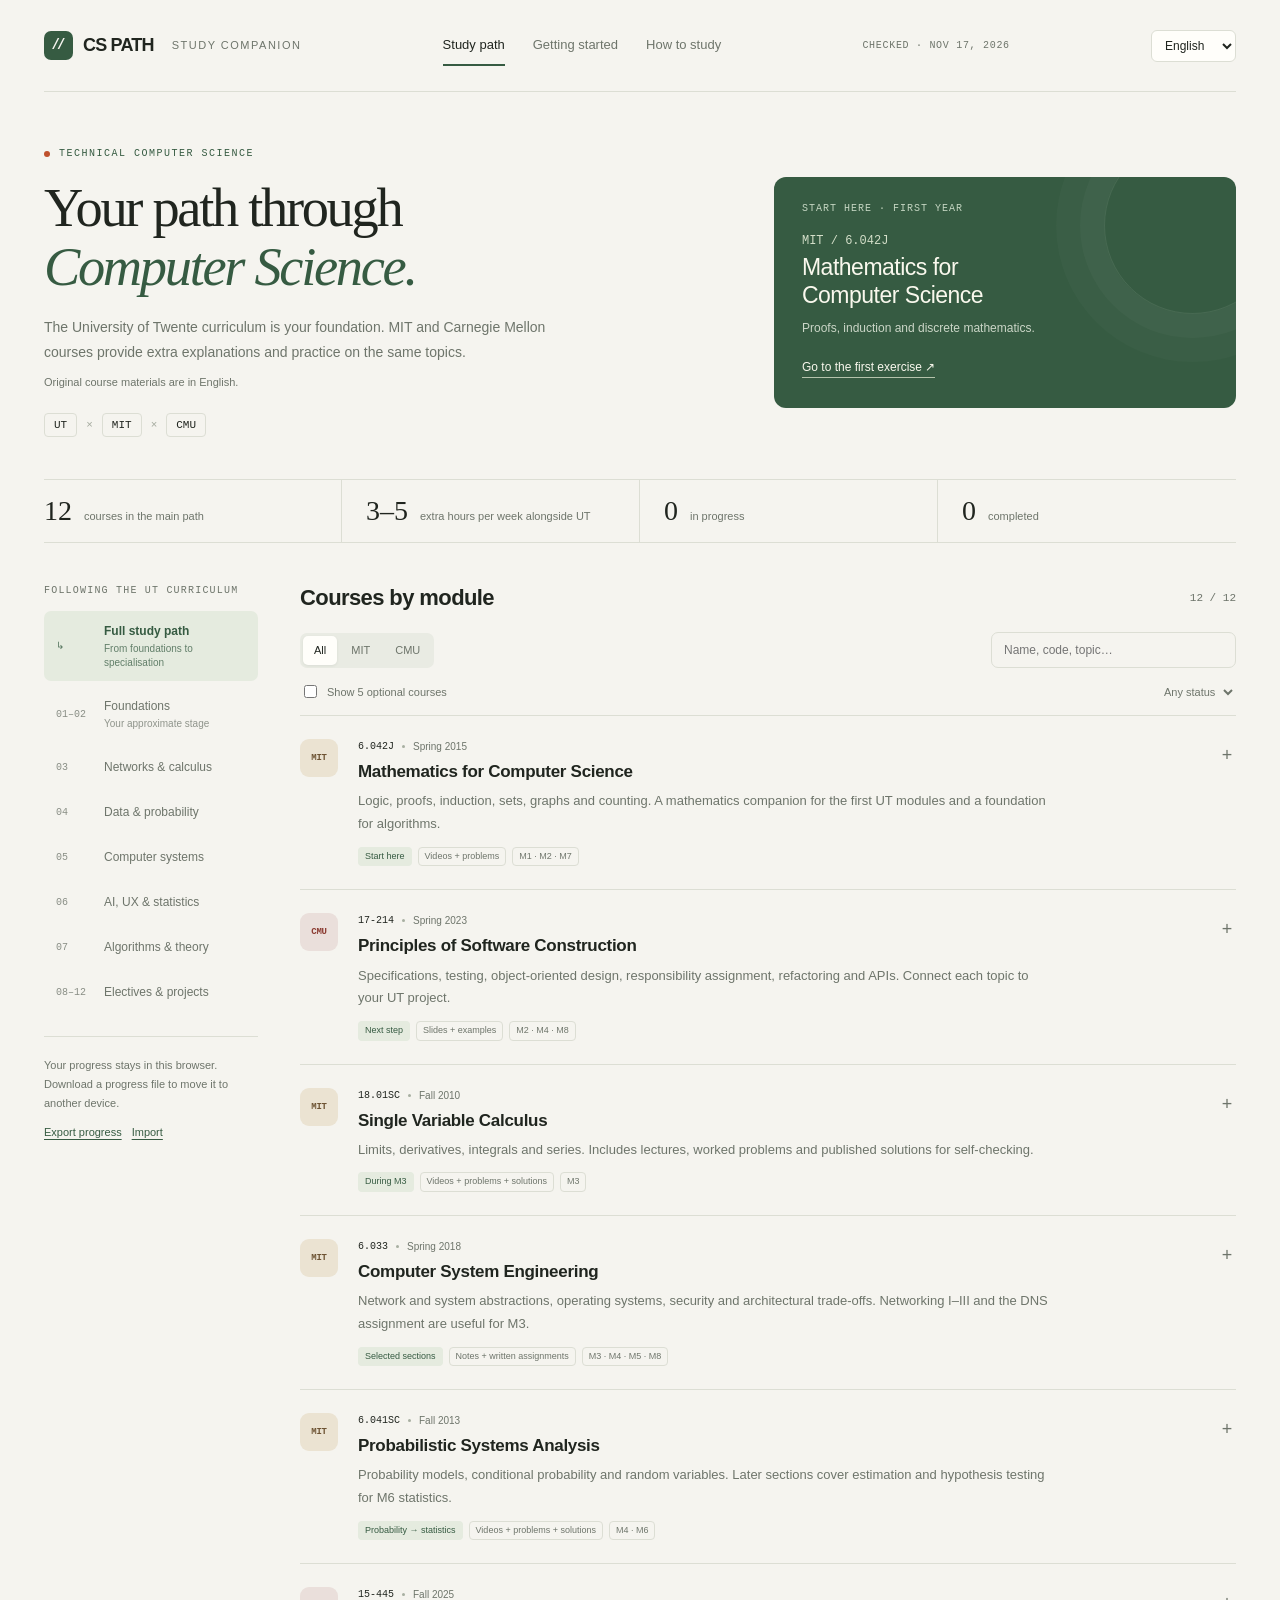
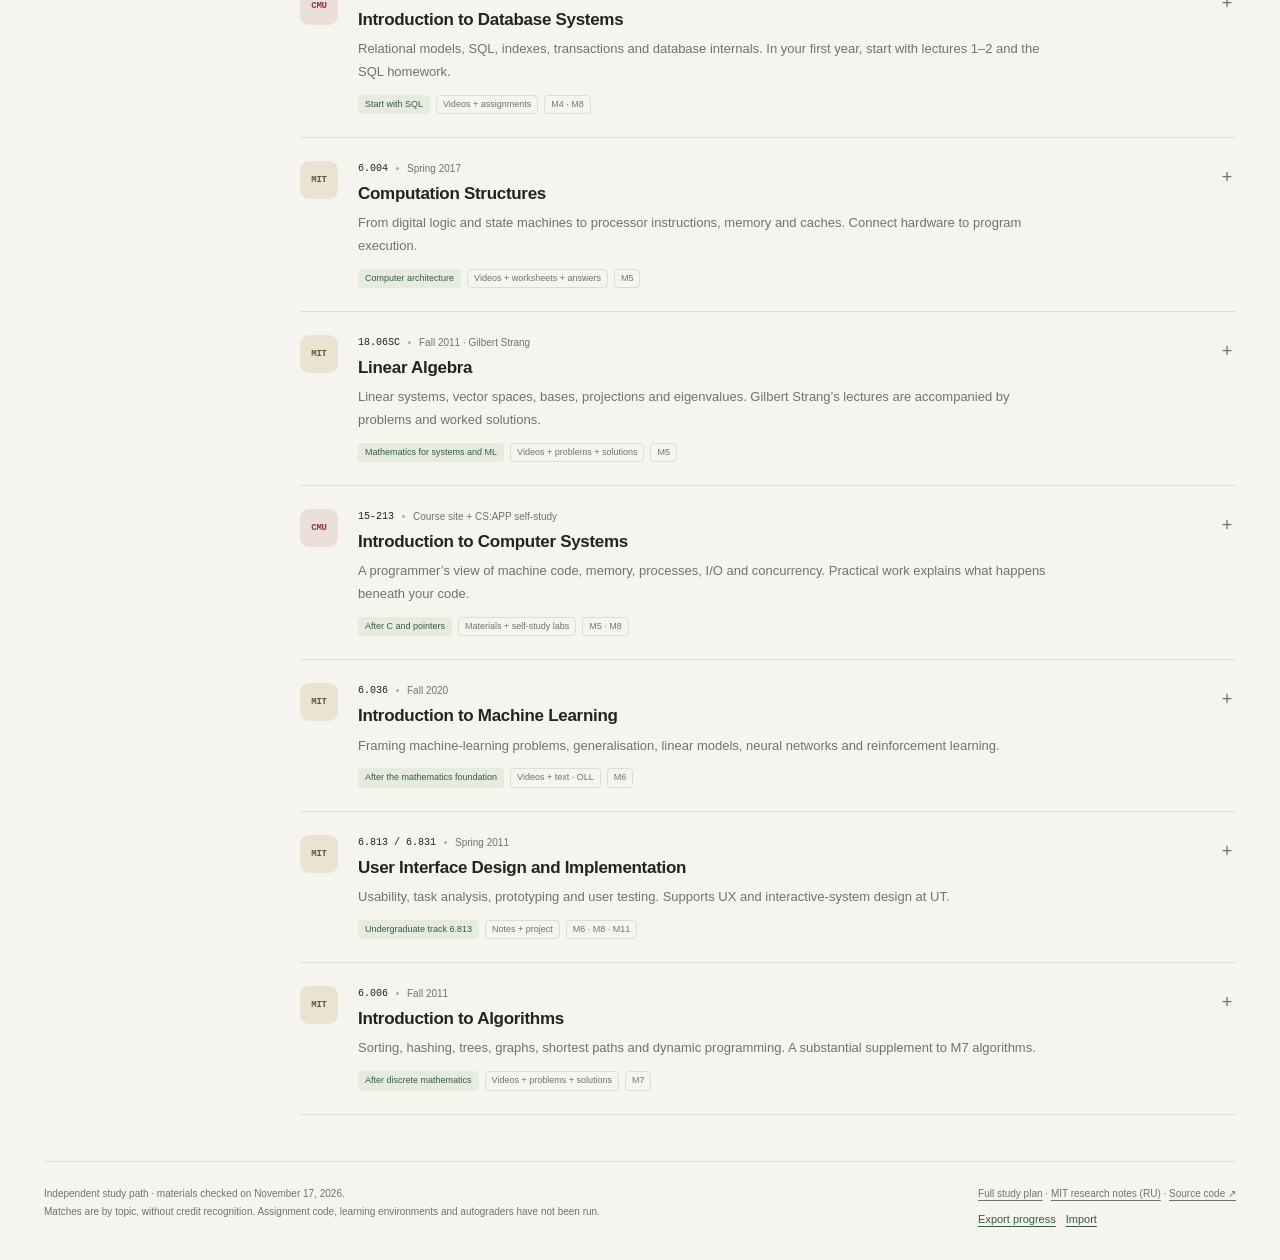
==== commit a7d5ebfb: "Add English default with Estonian and Russian language selection" ====
--- a/cs-path/index.html
+++ b/cs-path/index.html
@@ -1,64 +1,74 @@
-<!doctype html>
-<html lang="ru">
+<!DOCTYPE html>
+
+<html lang="en">
 <head>
-<meta charset="utf-8">
-<meta name="viewport" content="width=device-width,initial-scale=1">
-<meta name="theme-color" content="#f5f4ef">
-<meta name="description" content="Учебный маршрут Technical Computer Science: модули University of Twente и дополнительные открытые курсы MIT и Carnegie Mellon. Ссылки, задания и личный прогресс.">
-<meta property="og:title" content="CS Path — UT × MIT × CMU">
-<meta property="og:description" content="Одна программа. Дополнительные объяснения и практика по каждой теме.">
+<meta charset="utf-8"/>
+<meta content="width=device-width,initial-scale=1" name="viewport"/>
+<meta content="#f5f4ef" name="theme-color"/>
+<meta content="A Technical Computer Science study path: University of Twente modules with supporting MIT and Carnegie Mellon courses, exercises and personal progress." name="description"/>
+<meta content="CS Path — UT × MIT × CMU" property="og:title"/>
+<meta content="Supporting explanations and practice for every topic in your UT curriculum." property="og:description"/>
 <title>CS Path — UT × MIT × CMU</title>
-<link rel="icon" href="favicon.svg" type="image/svg+xml">
+<link href="favicon.svg" rel="icon" type="image/svg+xml"/>
 <style>
 :root{--paper:#f5f4ef;--white:#fffefa;--ink:#20251f;--muted:#6e756b;--line:#dcded4;--green:#365b42;--green-soft:#e5ebdf;--orange:#bf512d;--sand:#eee6d5;--radius:12px;--sans:Inter,-apple-system,BlinkMacSystemFont,"Segoe UI",sans-serif;--mono:"SFMono-Regular",Consolas,monospace}
-*{box-sizing:border-box}html{scroll-behavior:smooth;scroll-padding-top:26px}body{margin:0;background:var(--paper);color:var(--ink);font-family:var(--sans);font-size:15px;line-height:1.5}button,input,select{font:inherit}button,a,input,select,summary{-webkit-tap-highlight-color:transparent}a{color:inherit}button{cursor:pointer}button:disabled{cursor:default}button:focus-visible,a:focus-visible,input:focus-visible,select:focus-visible,summary:focus-visible{outline:3px solid var(--orange);outline-offset:4px}[hidden]{display:none!important}.skip{position:fixed;top:-100px;left:20px;background:var(--ink);color:white;padding:12px;z-index:20}.skip:focus{top:12px}.shell{max-width:1440px;margin:auto;padding:0 44px}.topbar{display:flex;align-items:center;justify-content:space-between;gap:20px;height:92px;border-bottom:1px solid var(--line)}.brand{display:flex;gap:10px;align-items:center;text-decoration:none;font-size:18px;font-weight:750;letter-spacing:-.8px}.brand-mark{width:29px;height:29px;background:var(--green);color:var(--paper);border-radius:7px;display:grid;place-items:center;font-family:var(--mono);font-size:14px;letter-spacing:-3px;padding-right:3px}.brand small{font-size:11px;color:var(--muted);letter-spacing:1.5px;font-weight:500;margin-left:8px}.topnav{display:flex;gap:28px}.topnav button{border:0;background:none;padding:10px 0;color:var(--muted);font-size:13px;border-bottom:2px solid transparent}.topnav button[aria-pressed=true]{color:var(--ink);border-color:var(--green)}.date{font:10px var(--mono);color:var(--muted);letter-spacing:.7px}.hero{display:grid;grid-template-columns:1.45fr 1fr;gap:60px;padding:56px 0 42px;align-items:center}.eyebrow{text-transform:uppercase;font:10px var(--mono);letter-spacing:1.5px;color:var(--green);display:flex;align-items:center;gap:9px}.eyebrow:before{content:"";height:6px;width:6px;border-radius:50%;background:var(--orange)}h1{font-family:Georgia,"Times New Roman",serif;font-size:clamp(40px,4.25vw,65px);font-weight:400;line-height:1.08;letter-spacing:-2.3px;margin:20px 0 18px}h1 em{font-weight:400;color:var(--green)}.hero-copy{max-width:520px;margin:0;color:var(--muted);font-size:14px;line-height:1.8}.university-line{display:flex;gap:9px;align-items:center;font:11px var(--mono);margin-top:23px}.university-line span{border:1px solid var(--line);padding:5px 9px;border-radius:4px}.university-line i{color:#a4aa9e;font-style:normal}.next-card{position:relative;background:var(--green);color:#f9f8ed;border-radius:var(--radius);padding:26px 28px;overflow:hidden;min-height:231px}.next-card:after{content:"";position:absolute;right:-45px;top:-40px;width:175px;height:175px;border:1px solid #ffffff16;border-radius:50%;box-shadow:0 0 0 24px #ffffff07,0 0 0 48px #ffffff05;pointer-events:none}.next-card .mini{font:10px var(--mono);letter-spacing:1px;text-transform:uppercase;color:#c5d6c2;position:relative;z-index:1}.next-card .code{font:12px var(--mono);margin:20px 0 6px;color:#d4dfc9}.next-card h2{font-size:23px;line-height:1.2;font-weight:500;max-width:340px;letter-spacing:-.5px;margin:0}.next-card p{font-size:12px;color:#cbd6c7;margin:10px 0 18px}.next-card a{font-size:12px;text-decoration:none;border-bottom:1px solid #b5c3ac;padding-bottom:3px;position:relative;z-index:1}.stats{display:grid;grid-template-columns:repeat(4,1fr);border-top:1px solid var(--line);border-bottom:1px solid var(--line);margin-bottom:38px}.stat{padding:17px 24px;border-right:1px solid var(--line);display:flex;align-items:baseline;gap:12px}.stat:first-child{padding-left:0}.stat:last-child{border:0}.stat strong{white-space:nowrap;flex-shrink:0;font-family:Georgia,serif;font-weight:400;font-size:28px;line-height:1}.stat span{font-size:11px;color:var(--muted)}.layout{display:grid;grid-template-columns:214px minmax(0,1fr);gap:42px;padding-bottom:46px}.sidebar{position:sticky;top:25px;align-self:start}.side-label{font:10px var(--mono);text-transform:uppercase;letter-spacing:1.2px;color:var(--muted);margin:4px 0 15px}.module-nav{display:flex;flex-direction:column;gap:5px}.module-nav button{display:flex;align-items:center;gap:12px;background:transparent;border:0;color:var(--muted);text-align:left;padding:11px 12px;border-radius:7px;font-size:12px;width:100%}.module-nav button:hover{background:#eaece3}.module-nav button[aria-pressed=true]{background:var(--green-soft);color:var(--green);font-weight:600}.module-number{width:36px;flex:none;font:10px var(--mono);opacity:.8}.module-nav button small{display:block;font-size:10px;font-weight:400;line-height:1.4;margin-top:2px;opacity:.75}.side-foot{border-top:1px solid var(--line);margin-top:24px;padding-top:19px}.side-foot p{font-size:11px;color:var(--muted);line-height:1.7;margin:0 0 12px}.utility{display:flex;flex-wrap:wrap;gap:10px}.utility button,.text-button{padding:0;border:0;background:none;font-size:11px;color:var(--green);text-decoration:underline;text-underline-offset:3px}.section-top{display:flex;align-items:center;justify-content:space-between;gap:15px;margin-bottom:18px}.section-top h2{font-size:22px;letter-spacing:-.6px;font-weight:550;margin:0}.section-top .count{color:var(--muted);font:11px var(--mono)}.tools{display:flex;justify-content:space-between;gap:15px;margin-bottom:14px;align-items:center}.segmented{display:flex;gap:3px;padding:3px;background:#e9ebe3;border-radius:7px}.segmented button{border:0;border-radius:5px;padding:6px 11px;font-size:11px;background:transparent;color:var(--muted)}.segmented button[aria-pressed=true]{background:var(--white);box-shadow:0 1px 3px #20251f12;color:var(--ink)}.search{border:1px solid var(--line);border-radius:7px;background:transparent;max-width:245px;width:100%;padding:8px 12px;font-size:12px;color:var(--ink)}.options{display:flex;justify-content:space-between;align-items:center;gap:12px;border-bottom:1px solid var(--line);padding-bottom:14px;font-size:11px;color:var(--muted)}.options label{display:flex;gap:7px;align-items:center;cursor:pointer}.options input{accent-color:var(--green)}.options select{border:0;background:transparent;font-size:11px;color:var(--muted);max-width:150px}.course{border-bottom:1px solid var(--line)}.course summary{display:grid;grid-template-columns:42px minmax(0,1fr) 18px;gap:16px;list-style:none;cursor:pointer;padding:23px 0}.course summary::-webkit-details-marker{display:none}.school{height:38px;width:38px;border-radius:9px;display:grid;place-items:center;font:9px var(--mono);letter-spacing:-.2px;font-weight:bold}.school.mit{background:#ebe3d2;color:#6d5333}.school.cmu{background:#eadfdb;color:#8b3b31}.course-meta{display:flex;align-items:center;flex-wrap:wrap;gap:8px;margin-bottom:7px;font-size:10px;color:var(--muted)}.course-code{font-family:var(--mono);color:var(--ink)}.dot-sep{height:3px;width:3px;border-radius:50%;background:#a8afa1}.course h3{font-size:17px;font-weight:550;letter-spacing:-.3px;line-height:1.3;margin:0 0 7px}.course-desc{font-size:13px;line-height:1.75;color:var(--muted);max-width:690px;margin:0}.pills{display:flex;flex-wrap:wrap;gap:6px;margin-top:11px}.pill{font-size:9px;border:1px solid var(--line);border-radius:4px;padding:2px 6px;color:var(--muted)}.pill.role{border-color:transparent;background:var(--green-soft);color:var(--green)}.pill.active{background:#f1e5cf;color:#7e5c23;border-color:transparent}.pill.done{background:var(--green-soft);color:var(--green);border-color:transparent}.expand{font-size:18px;font-weight:300;color:var(--muted);padding-top:7px}.course[open] .expand{transform:rotate(45deg)}.course-body{margin-left:58px;margin-bottom:25px;padding:19px 22px;background:var(--white);border:1px solid var(--line);border-radius:9px}.detail-grid{display:grid;grid-template-columns:1fr 1fr;gap:22px}.detail-label{font:9px var(--mono);text-transform:uppercase;letter-spacing:.9px;color:var(--green);margin:0 0 7px}.course-body p{font-size:12px;line-height:1.8;margin:0;color:var(--muted)}.limit{border-top:1px solid var(--line);padding-top:13px;margin-top:16px!important;font-size:11px!important}.course-actions{display:flex;align-items:center;justify-content:space-between;gap:14px;flex-wrap:wrap;margin-top:18px}.resource-links{display:flex;gap:14px;flex-wrap:wrap}.resource-links a{color:var(--green);font-size:11px;text-underline-offset:4px}.status-select{display:flex;gap:7px;align-items:center;font-size:10px;color:var(--muted)}.status-select select{font-size:11px;border:1px solid var(--line);border-radius:5px;padding:6px;background:var(--paper);color:var(--ink)}.empty{padding:50px 10px;text-align:center;color:var(--muted);font-size:13px}.notice{margin-bottom:15px;padding:10px 14px;border:1px solid var(--line);background:var(--sand);font-size:12px;border-radius:6px}.view-panel{max-width:850px;margin:0 auto 56px}.view-panel h2{font-family:Georgia,serif;font-weight:400;font-size:36px;letter-spacing:-1px;margin:0 0 18px}.view-panel>p{font-size:14px;color:var(--muted);line-height:1.9;max-width:720px}.step{display:grid;grid-template-columns:42px 1fr;gap:18px;border-top:1px solid var(--line);padding:25px 0}.step .num{font:12px var(--mono);color:var(--orange);padding-top:3px}.step h3{font-size:17px;font-weight:550;margin:0 0 8px}.step p{font-size:13px;color:var(--muted);line-height:1.9;margin:0}.step a{color:var(--green);text-underline-offset:3px}.primary{display:inline-block;border:0;border-radius:7px;padding:11px 17px;background:var(--green);color:white;text-decoration:none;font-size:12px;margin-top:16px}.complete-check{display:flex;gap:10px;align-items:center;padding:18px 20px;background:var(--green-soft);border-radius:8px;font-size:13px;cursor:pointer;margin-top:18px}.complete-check input{accent-color:var(--green);height:17px;width:17px}.note-block{margin-top:26px;border-left:3px solid var(--orange);padding:3px 0 3px 18px;font-size:12px;color:var(--muted);line-height:1.9}.future{border-top:1px solid var(--line);padding:25px 0}.future h3{font-size:16px;font-weight:550;margin:0 0 9px}.future p{color:var(--muted);font-size:12px;line-height:1.9;margin:0}.footer{border-top:1px solid var(--line);padding:23px 0 30px;display:flex;justify-content:space-between;gap:25px;color:var(--muted);font-size:10px;line-height:1.8}.footer a{text-underline-offset:3px}.footer-left{max-width:700px}.noscript{padding:25px;background:var(--sand)}
+*{box-sizing:border-box}html{scroll-behavior:smooth;scroll-padding-top:26px}body{margin:0;background:var(--paper);color:var(--ink);font-family:var(--sans);font-size:15px;line-height:1.5}button,input,select{font:inherit}button,a,input,select,summary{-webkit-tap-highlight-color:transparent}a{color:inherit}button{cursor:pointer}button:disabled{cursor:default}button:focus-visible,a:focus-visible,input:focus-visible,select:focus-visible,summary:focus-visible{outline:3px solid var(--orange);outline-offset:4px}[hidden]{display:none!important}.skip{position:fixed;top:-100px;left:20px;background:var(--ink);color:white;padding:12px;z-index:20}.skip:focus{top:12px}.shell{max-width:1440px;margin:auto;padding:0 44px}.topbar{display:flex;align-items:center;justify-content:space-between;gap:20px;height:92px;border-bottom:1px solid var(--line)}.brand{display:flex;gap:10px;align-items:center;text-decoration:none;font-size:18px;font-weight:750;letter-spacing:-.8px}.brand-mark{width:29px;height:29px;background:var(--green);color:var(--paper);border-radius:7px;display:grid;place-items:center;font-family:var(--mono);font-size:14px;letter-spacing:-3px;padding-right:3px}.brand small{font-size:11px;color:var(--muted);letter-spacing:1.5px;font-weight:500;margin-left:8px}.topnav{display:flex;gap:28px}.topnav button{border:0;background:none;padding:10px 0;color:var(--muted);font-size:13px;border-bottom:2px solid transparent}.topnav button[aria-pressed=true]{color:var(--ink);border-color:var(--green)}.date{font:10px var(--mono);color:var(--muted);letter-spacing:.7px}.hero{display:grid;grid-template-columns:1.45fr 1fr;gap:60px;padding:56px 0 42px;align-items:center}.eyebrow{text-transform:uppercase;font:10px var(--mono);letter-spacing:1.5px;color:var(--green);display:flex;align-items:center;gap:9px}.eyebrow:before{content:"";height:6px;width:6px;border-radius:50%;background:var(--orange)}h1{font-family:Georgia,"Times New Roman",serif;font-size:clamp(40px,4.25vw,65px);font-weight:400;line-height:1.08;letter-spacing:-2.3px;margin:20px 0 18px}h1 em{font-weight:400;color:var(--green)}.hero-copy{max-width:520px;margin:0;color:var(--muted);font-size:14px;line-height:1.8}.university-line{display:flex;gap:9px;align-items:center;font:11px var(--mono);margin-top:23px}.university-line span{border:1px solid var(--line);padding:5px 9px;border-radius:4px}.university-line i{color:#a4aa9e;font-style:normal}.next-card{position:relative;background:var(--green);color:#f9f8ed;border-radius:var(--radius);padding:26px 28px;overflow:hidden;min-height:231px}.next-card:after{content:"";position:absolute;right:-45px;top:-40px;width:175px;height:175px;border:1px solid #ffffff16;border-radius:50%;box-shadow:0 0 0 24px #ffffff07,0 0 0 48px #ffffff05;pointer-events:none}.next-card .mini{font:10px var(--mono);letter-spacing:1px;text-transform:uppercase;color:#c5d6c2;position:relative;z-index:1}.next-card .code{font:12px var(--mono);margin:20px 0 6px;color:#d4dfc9}.next-card h2{font-size:23px;line-height:1.2;font-weight:500;max-width:340px;letter-spacing:-.5px;margin:0}.next-card p{font-size:12px;color:#cbd6c7;margin:10px 0 18px}.next-card a{font-size:12px;text-decoration:none;border-bottom:1px solid #b5c3ac;padding-bottom:3px;position:relative;z-index:1}.stats{display:grid;grid-template-columns:repeat(4,1fr);border-top:1px solid var(--line);border-bottom:1px solid var(--line);margin-bottom:38px}.stat{padding:17px 24px;border-right:1px solid var(--line);display:flex;align-items:baseline;gap:12px}.stat:first-child{padding-left:0}.stat:last-child{border:0}.stat strong{white-space:nowrap;flex-shrink:0;font-family:Georgia,serif;font-weight:400;font-size:28px;line-height:1}.stat span{font-size:11px;color:var(--muted)}.layout{display:grid;grid-template-columns:214px minmax(0,1fr);gap:42px;padding-bottom:46px}.sidebar{position:sticky;top:25px;align-self:start}.side-label{font:10px var(--mono);text-transform:uppercase;letter-spacing:1.2px;color:var(--muted);margin:4px 0 15px}.module-nav{display:flex;flex-direction:column;gap:5px}.module-nav button{display:flex;align-items:center;gap:12px;background:transparent;border:0;color:var(--muted);text-align:left;padding:11px 12px;border-radius:7px;font-size:12px;width:100%}.module-nav button:hover{background:#eaece3}.module-nav button[aria-pressed=true]{background:var(--green-soft);color:var(--green);font-weight:600}.module-number{width:36px;flex:none;font:10px var(--mono);opacity:.8}.module-nav button small{display:block;font-size:10px;font-weight:400;line-height:1.4;margin-top:2px;opacity:.75}.side-foot{border-top:1px solid var(--line);margin-top:24px;padding-top:19px}.side-foot p{font-size:11px;color:var(--muted);line-height:1.7;margin:0 0 12px}.utility{display:flex;flex-wrap:wrap;gap:10px}.utility button,.text-button{padding:0;border:0;background:none;font-size:11px;color:var(--green);text-decoration:underline;text-underline-offset:3px}.section-top{display:flex;align-items:center;justify-content:space-between;gap:15px;margin-bottom:18px}.section-top h2{font-size:22px;letter-spacing:-.6px;font-weight:550;margin:0}.section-top .count{color:var(--muted);font:11px var(--mono)}.tools{display:flex;justify-content:space-between;gap:15px;margin-bottom:14px;align-items:center}.segmented{display:flex;gap:3px;padding:3px;background:#e9ebe3;border-radius:7px}.segmented button{border:0;border-radius:5px;padding:6px 11px;font-size:11px;background:transparent;color:var(--muted)}.segmented button[aria-pressed=true]{background:var(--white);box-shadow:0 1px 3px #20251f12;color:var(--ink)}.search{border:1px solid var(--line);border-radius:7px;background:transparent;max-width:245px;width:100%;padding:8px 12px;font-size:12px;color:var(--ink)}.options{display:flex;justify-content:space-between;align-items:center;gap:12px;border-bottom:1px solid var(--line);padding-bottom:14px;font-size:11px;color:var(--muted)}.options label{display:flex;gap:7px;align-items:center;cursor:pointer}.options input{accent-color:var(--green)}.options select{border:0;background:transparent;font-size:11px;color:var(--muted);max-width:150px}.course{border-bottom:1px solid var(--line)}.course summary{display:grid;grid-template-columns:42px minmax(0,1fr) 18px;gap:16px;list-style:none;cursor:pointer;padding:23px 0}.course summary::-webkit-details-marker{display:none}.school{height:38px;width:38px;border-radius:9px;display:grid;place-items:center;font:9px var(--mono);letter-spacing:-.2px;font-weight:bold}.school.mit{background:#ebe3d2;color:#6d5333}.school.cmu{background:#eadfdb;color:#8b3b31}.course-meta{display:flex;align-items:center;flex-wrap:wrap;gap:8px;margin-bottom:7px;font-size:10px;color:var(--muted)}.course-code{font-family:var(--mono);color:var(--ink)}.dot-sep{height:3px;width:3px;border-radius:50%;background:#a8afa1}.course h3{font-size:17px;font-weight:550;letter-spacing:-.3px;line-height:1.3;margin:0 0 7px}.course-desc{font-size:13px;line-height:1.75;color:var(--muted);max-width:690px;margin:0}.pills{display:flex;flex-wrap:wrap;gap:6px;margin-top:11px}.pill{font-size:9px;border:1px solid var(--line);border-radius:4px;padding:2px 6px;color:var(--muted)}.pill.role{border-color:transparent;background:var(--green-soft);color:var(--green)}.pill.active{background:#f1e5cf;color:#7e5c23;border-color:transparent}.pill.done{background:var(--green-soft);color:var(--green);border-color:transparent}.expand{font-size:18px;font-weight:300;color:var(--muted);padding-top:0;margin-top:7px;align-self:start;justify-self:center;line-height:18px;width:18px;height:18px;text-align:center}.course[open] .expand{transform:rotate(45deg)}.course-body{margin-left:58px;margin-bottom:25px;padding:19px 22px;background:var(--white);border:1px solid var(--line);border-radius:9px}.detail-grid{display:grid;grid-template-columns:1fr 1fr;gap:22px}.detail-label{font:9px var(--mono);text-transform:uppercase;letter-spacing:.9px;color:var(--green);margin:0 0 7px}.course-body p{font-size:12px;line-height:1.8;margin:0;color:var(--muted)}.limit{border-top:1px solid var(--line);padding-top:13px;margin-top:16px!important;font-size:11px!important}.course-actions{display:flex;align-items:center;justify-content:space-between;gap:14px;flex-wrap:wrap;margin-top:18px}.resource-links{display:flex;gap:14px;flex-wrap:wrap}.resource-links a{color:var(--green);font-size:11px;text-underline-offset:4px}.status-select{display:flex;gap:7px;align-items:center;font-size:10px;color:var(--muted)}.status-select select{font-size:11px;border:1px solid var(--line);border-radius:5px;padding:6px;background:var(--paper);color:var(--ink)}.empty{padding:50px 10px;text-align:center;color:var(--muted);font-size:13px}.notice{margin-bottom:15px;padding:10px 14px;border:1px solid var(--line);background:var(--sand);font-size:12px;border-radius:6px}.view-panel{max-width:850px;margin:0 auto 56px}.view-panel h2{font-family:Georgia,serif;font-weight:400;font-size:36px;letter-spacing:-1px;margin:0 0 18px}.view-panel>p{font-size:14px;color:var(--muted);line-height:1.9;max-width:720px}.step{display:grid;grid-template-columns:42px 1fr;gap:18px;border-top:1px solid var(--line);padding:25px 0}.step .num{font:12px var(--mono);color:var(--orange);padding-top:3px}.step h3{font-size:17px;font-weight:550;margin:0 0 8px}.step p{font-size:13px;color:var(--muted);line-height:1.9;margin:0}.step a{color:var(--green);text-underline-offset:3px}.primary{display:inline-block;border:0;border-radius:7px;padding:11px 17px;background:var(--green);color:white;text-decoration:none;font-size:12px;margin-top:16px}.complete-check{display:flex;gap:10px;align-items:center;padding:18px 20px;background:var(--green-soft);border-radius:8px;font-size:13px;cursor:pointer;margin-top:18px}.complete-check input{accent-color:var(--green);height:17px;width:17px}.note-block{margin-top:26px;border-left:3px solid var(--orange);padding:3px 0 3px 18px;font-size:12px;color:var(--muted);line-height:1.9}.future{border-top:1px solid var(--line);padding:25px 0}.future h3{font-size:16px;font-weight:550;margin:0 0 9px}.future p{color:var(--muted);font-size:12px;line-height:1.9;margin:0}.footer{border-top:1px solid var(--line);padding:23px 0 30px;display:flex;justify-content:space-between;gap:25px;color:var(--muted);font-size:10px;line-height:1.8}.footer a{text-underline-offset:3px}.footer-left{max-width:700px}.noscript{padding:25px;background:var(--sand)}
 @media(min-width:1500px){.shell{max-width:1440px}}@media(max-width:1000px){.shell{padding:0 28px}.hero{gap:30px}.date{display:none}.layout{grid-template-columns:180px minmax(0,1fr);gap:26px}.stat{padding:17px 15px}.stat span{font-size:10px}.hero h1{font-size:50px}.next-card h2{font-size:21px}.topnav{gap:20px}}@media(max-width:760px){.shell{padding:0 20px}.topbar{height:auto;min-height:77px;flex-wrap:wrap;padding-top:18px;gap:7px}.brand{font-size:17px}.brand small{display:none}.topnav{gap:19px;overflow:auto}.topnav button{font-size:11px;white-space:nowrap;padding:14px 0}.hero{grid-template-columns:1fr;padding:31px 0 26px;gap:26px}.hero h1{font-size:45px;letter-spacing:-1.8px;margin-top:17px}.hero-copy{font-size:13px}.university-line{margin-top:17px}.next-card{min-height:0;padding:21px 23px}.next-card .code{margin-top:15px}.next-card h2{font-size:22px}.next-card p{margin-bottom:14px}.stats{grid-template-columns:repeat(2,1fr);margin-bottom:24px}.stat{padding:15px 10px!important;display:flex;gap:10px}.stat:first-child{padding-left:0!important}.stat:nth-child(2){border-right:0}.stat:nth-child(3),.stat:nth-child(4){border-top:1px solid var(--line)}.stat:nth-child(3){padding-left:0!important}.stat strong{font-size:25px}.layout{display:block}.sidebar{position:static;margin-bottom:25px}.side-label{margin-bottom:9px}.module-nav{flex-direction:row;overflow:auto;padding-bottom:8px;gap:7px}.module-nav button{width:auto;flex:none;padding:9px 12px;border:1px solid var(--line);gap:7px}.module-nav button small{display:none}.module-nav button[aria-pressed=true]{border-color:transparent}.module-number{width:auto;font-size:9px}.side-foot{display:none}.section-top h2{font-size:21px}.tools{gap:10px}.search{width:44%;padding:9px;font-size:11px}.segmented button{padding:6px 9px}.options{font-size:10px}.options select{font-size:10px}.course summary{grid-template-columns:32px minmax(0,1fr) 12px;gap:10px;padding:20px 0}.school{width:31px;height:31px;border-radius:7px;font-size:8px}.course h3{font-size:15px;line-height:1.4}.course-desc{font-size:12px}.course-meta{font-size:9px;gap:6px}.course-body{margin-left:0;padding:17px;margin-bottom:20px}.detail-grid{grid-template-columns:1fr;gap:16px}.course-actions{align-items:flex-start;gap:19px}.resource-links{gap:12px}.view-panel h2{font-size:31px}.step{grid-template-columns:27px 1fr;gap:10px}.step p{font-size:12px}.footer{flex-direction:column;gap:14px}.footer .utility{display:flex}.note-block{margin-top:20px}.course-body .limit{font-size:10px!important}}
 @media(prefers-reduced-motion:reduce){html{scroll-behavior:auto}}@media print{.topnav,.sidebar,.tools,.options,.status-select,.utility,.next-card,.expand{display:none!important}.shell{padding:0}.hero{display:block;padding:20px 0}h1{font-size:32px}.layout{display:block}.course{break-inside:avoid}.course-body{display:block!important}.stats{margin-bottom:20px}.footer{font-size:9px}body{background:white}}
+
+.sr-only{position:absolute;width:1px;height:1px;padding:0;margin:-1px;overflow:hidden;clip:rect(0,0,0,0);white-space:nowrap;border:0}.language-switch{flex:none}.language-switch select{background:var(--white);color:var(--ink);border:1px solid var(--line);border-radius:6px;padding:7px 9px;font-size:12px;max-width:115px}.hero-copy+ .materials-language{font-size:11px;color:var(--muted);margin:9px 0 0}.module-nav button>span:last-child{min-width:0}.resource-links{overflow-wrap:anywhere}@media(max-width:760px){.language-switch{order:1;margin-left:auto}.topnav{order:2;width:100%;justify-content:flex-start;gap:20px}.topbar{column-gap:12px}.brand{order:0}.options{align-items:flex-start}.options label{max-width:66%}.options select{max-width:34%}.section-top h2{font-size:19px}.hero h1{font-size:42px}}
 </style>
 </head>
 <body>
-<a href="#main" class="skip">К содержимому</a>
+<a class="skip" href="#main"><span data-i18n="text0">Skip to content</span></a>
 <div class="shell">
-<header class="topbar"><a class="brand" href="./" aria-label="CS Path, главная"><span class="brand-mark" aria-hidden="true">//</span>CS PATH <small>STUDY COMPANION</small></a><nav class="topnav" aria-label="Разделы"><button data-view="route" aria-pressed="true">Маршрут</button><button data-view="start" aria-pressed="false">С чего начать</button><button data-view="method" aria-pressed="false">Как заниматься</button></nav><span class="date">ПРОВЕРЕНО · 17.11.2026</span></header>
+<header class="topbar"><a aria-label="CS Path home" class="brand" data-i18n-aria-label="attr0" href="./"><span aria-hidden="true" class="brand-mark">//</span>CS PATH <small>STUDY COMPANION</small></a><nav aria-label="Sections" class="topnav" data-i18n-aria-label="attr1"><button aria-pressed="true" data-view="route"><span data-i18n="text1">Study path</span></button><button aria-pressed="false" data-view="start"><span data-i18n="text2">Getting started</span></button><button aria-pressed="false" data-view="method"><span data-i18n="text3">How to study</span></button></nav><span class="date"><span data-i18n="text4">CHECKED · NOV 17, 2026</span></span><label class="language-switch"><span class="sr-only" data-i18n="language">Language</span><select aria-label="Language" data-i18n-aria-label="language" id="language"><option lang="en" value="en">English</option><option lang="et" value="et">Eesti</option><option lang="ru" value="ru">Русский</option></select></label></header>
 <main id="main" tabindex="-1">
-<section class="hero" aria-label="Учебный маршрут"><div><div class="eyebrow">Technical Computer Science</div><h1>Твой маршрут в<br><em>Computer Science.</em></h1><p class="hero-copy">Программа University of Twente — основа. Курсы MIT и Carnegie Mellon — дополнительные объяснения и практика по той же теме.</p><div class="university-line" aria-label="Университеты"><span>UT</span><i>×</i><span>MIT</span><i>×</i><span>CMU</span></div></div><aside class="next-card"><div class="mini">Точка входа · первый курс</div><div class="code">MIT / 6.042J</div><h2>Mathematics for<br>Computer Science</h2><p>Доказательства, индукция, дискретная математика.</p><a href="#start" data-view-link="start">Перейти к первому заданию <span aria-hidden="true">↗</span></a></aside></section>
-<section class="stats" aria-label="Обзор и личный прогресс"><div class="stat"><strong>12</strong><span>курсов в основном маршруте</span></div><div class="stat"><strong>3–5</strong><span>часов в неделю сверх UT</span></div><div class="stat"><strong id="active-count">0</strong><span>изучаю сейчас</span></div><div class="stat"><strong id="done-count">0</strong><span>завершено</span></div></section>
-<div id="notice" class="notice" role="status" hidden></div>
-<section id="view-route" aria-label="Маршрут по модулям"><div class="layout"><aside class="sidebar"><p class="side-label">По программе UT</p><nav class="module-nav" aria-label="Модули UT">
-<button data-module="all" aria-pressed="true"><span class="module-number">↳</span><span>Весь маршрут<small>От основы к специализации</small></span></button>
-<button data-module="now" aria-pressed="false"><span class="module-number">01–02</span><span>Основы<small>Твой примерный этап</small></span></button>
-<button data-module="3" aria-pressed="false"><span class="module-number">03</span><span>Сети и анализ</span></button>
-<button data-module="4" aria-pressed="false"><span class="module-number">04</span><span>Данные и вероятность</span></button>
-<button data-module="5" aria-pressed="false"><span class="module-number">05</span><span>Компьютерные системы</span></button>
-<button data-module="6" aria-pressed="false"><span class="module-number">06</span><span>AI, UX и статистика</span></button>
-<button data-module="7" aria-pressed="false"><span class="module-number">07</span><span>Алгоритмы и теория</span></button>
-<button data-module="8" aria-pressed="false"><span class="module-number">08–12</span><span>Выбор и проекты</span></button>
-</nav><div class="side-foot"><p>Отметки сохраняются в этом браузере. Для переноса на другое устройство скачай файл прогресса.</p><div class="utility"><button data-export>Скачать прогресс</button><button data-import>Загрузить</button></div></div></aside>
-<div class="catalog"><div class="section-top"><h2 id="section-title">Курсы по модулям</h2><span id="course-count" class="count" aria-live="polite"></span></div><div class="tools"><div class="segmented" role="group" aria-label="Университет"><button data-school="all" aria-pressed="true">Все</button><button data-school="MIT" aria-pressed="false">MIT</button><button data-school="CMU" aria-pressed="false">CMU</button></div><input id="search" class="search" type="search" placeholder="Название, код, тема…" aria-label="Поиск курсов"></div><div class="options"><label><input id="include-reserve" type="checkbox">Показать 5 резервных курсов</label><select id="status-filter" aria-label="Фильтр по прогрессу"><option value="all">Любой статус</option><option value="new">Не начат</option><option value="active">Изучаю</option><option value="done">Завершён</option></select></div><div id="course-list"></div><p id="empty" class="empty" hidden>По этим условиям курсов нет. Измени поиск или фильтры.</p><div id="project-note" class="note-block" hidden>M8–M10 — выбор направления. M11–M12 — Design Project и Research Project UT. Внешние курсы дают структуру и практику; тему выпускной работы и зачёт кредитов определяет UT.</div></div>
+<section aria-label="Study path" class="hero" data-i18n-aria-label="attr2"><div><div class="eyebrow">Technical Computer Science</div><h1><span data-i18n="text5">Your path through</span><br/><em data-i18n="heroDiscipline">Computer Science.</em></h1><p class="hero-copy"><span data-i18n="text6">The University of Twente curriculum is your foundation. MIT and Carnegie Mellon courses provide extra explanations and practice on the same topics.</span></p><p class="materials-language" data-i18n="materialsLanguage">Original course materials are in English.</p><div aria-label="Universities" class="university-line" data-i18n-aria-label="attr3"><span>UT</span><i>×</i><span>MIT</span><i>×</i><span>CMU</span></div></div><aside class="next-card"><div class="mini"><span data-i18n="text7">START HERE · FIRST YEAR</span></div><div class="code">MIT / 6.042J</div><h2>Mathematics for<br/>Computer Science</h2><p><span data-i18n="text8">Proofs, induction and discrete mathematics.</span></p><a data-view-link="start" href="#start"><span data-i18n="text9">Go to the first exercise</span> <span aria-hidden="true">↗</span></a></aside></section>
+<section aria-label="Overview and personal progress" class="stats" data-i18n-aria-label="attr4"><div class="stat"><strong>12</strong><span><span data-i18n="text10">courses in the main path</span></span></div><div class="stat"><strong>3–5</strong><span><span data-i18n="text11">extra hours per week alongside UT</span></span></div><div class="stat"><strong id="active-count">0</strong><span><span data-i18n="text12">in progress</span></span></div><div class="stat"><strong id="done-count">0</strong><span><span data-i18n="text13">completed</span></span></div></section>
+<div class="notice" hidden="" id="notice" role="status"></div>
+<section aria-label="Study path by module" data-i18n-aria-label="attr5" id="view-route"><div class="layout"><aside class="sidebar"><p class="side-label"><span data-i18n="text14">FOLLOWING THE UT CURRICULUM</span></p><nav aria-label="UT modules" class="module-nav" data-i18n-aria-label="attr6">
+<button aria-pressed="true" data-module="all"><span class="module-number">↳</span><span><span data-i18n="text15">Full study path</span><small><span data-i18n="text16">From foundations to specialisation</span></small></span></button>
+<button aria-pressed="false" data-module="now"><span class="module-number">01–02</span><span><span data-i18n="text17">Foundations</span><small><span data-i18n="text18">Your approximate stage</span></small></span></button>
+<button aria-pressed="false" data-module="3"><span class="module-number">03</span><span><span data-i18n="text19">Networks &amp; calculus</span></span></button>
+<button aria-pressed="false" data-module="4"><span class="module-number">04</span><span><span data-i18n="text20">Data &amp; probability</span></span></button>
+<button aria-pressed="false" data-module="5"><span class="module-number">05</span><span><span data-i18n="text21">Computer systems</span></span></button>
+<button aria-pressed="false" data-module="6"><span class="module-number">06</span><span><span data-i18n="text22">AI, UX &amp; statistics</span></span></button>
+<button aria-pressed="false" data-module="7"><span class="module-number">07</span><span><span data-i18n="text23">Algorithms &amp; theory</span></span></button>
+<button aria-pressed="false" data-module="8"><span class="module-number">08–12</span><span><span data-i18n="text24">Electives &amp; projects</span></span></button>
+</nav><div class="side-foot"><p><span data-i18n="text25">Your progress stays in this browser. Download a progress file to move it to another device.</span></p><div class="utility"><button data-export=""><span data-i18n="text26">Export progress</span></button><button data-import=""><span data-i18n="text27">Import</span></button></div></div></aside>
+<div class="catalog"><div class="section-top"><h2 id="section-title"><span data-i18n="text28">Courses by module</span></h2><span aria-live="polite" class="count" id="course-count"></span></div><div class="tools"><div aria-label="University" class="segmented" data-i18n-aria-label="attr7" role="group"><button aria-pressed="true" data-school="all"><span data-i18n="text29">All</span></button><button aria-pressed="false" data-school="MIT">MIT</button><button aria-pressed="false" data-school="CMU">CMU</button></div><input aria-label="Search courses" class="search" data-i18n-aria-label="attr8" data-i18n-placeholder="attr9" id="search" placeholder="Name, code, topic…" type="search"/></div><div class="options"><label><input id="include-reserve" type="checkbox"/><span data-i18n="text30">Show 5 optional courses</span></label><select aria-label="Filter by progress" data-i18n-aria-label="attr10" id="status-filter"><option data-i18n="text31" value="all">Any status</option><option data-i18n="text32" value="new">Not started</option><option data-i18n="text33" value="active">In progress</option><option data-i18n="text34" value="done">Completed</option></select></div><div id="course-list"></div><p class="empty" hidden="" id="empty"><span data-i18n="text35">No courses match. Try a different search or change the filters.</span></p><div class="note-block" hidden="" id="project-note"><span data-i18n="text36">M8–M10 are for electives. M11–M12 are the UT Design Project and Research Project. External courses provide structure and practice; UT determines project topics and credit recognition.</span></div></div>
 </div></section>
-<section id="view-start" class="view-panel" aria-labelledby="start-heading" hidden><h2 id="start-heading">Один курс. Одна первая задача.</h2><p>После примерно полугода UT начни с математической основы. Не нужно одновременно запускать ещё одну полную университетскую программу.</p>
-<div class="step"><span class="num">01</span><div><h3>Открой MIT 6.042J</h3><p>Выбери раздел о доказательствах. Если символы импликации и кванторы пока мешают читать задачу, сначала повтори логику. Полный курс включает более поздние темы, которые можно брать по мере учёбы в UT.</p><a class="primary" href="https://ocw.mit.edu/courses/6-042j-mathematics-for-computer-science-spring-2015/" target="_blank" rel="noopener noreferrer">Открыть курс ↗</a></div></div>
-<div class="step"><span class="num">02</span><div><h3>PS1, Problem 1 · 30–45 минут</h3><p>Докажи иррациональность <code>log₄6</code>. Запиши полное рассуждение и проверь каждый переход. Если нужен короткий разогрев, Problem 3(a) предлагает проверить таблицей истинности формулу <code>(P ⇒ Q) ∨ (Q ⇒ P)</code>.</p><a class="primary" href="https://openlearninglibrary.mit.edu/assets/courseware/v1/432a6320bb11c2bfba8ed2a47e68f86d/asset-v1:OCW+6.042J+2T2019+type@asset+block/MIT6_042JS15_ps1.pdf" target="_blank" rel="noopener noreferrer">Открыть условие PS1 ↗</a><label class="complete-check"><input id="first-exercise" type="checkbox"><span>Первую задачу решил и могу объяснить доказательство</span></label></div></div>
-<div class="step"><span class="num">03</span><div><h3>Выбери следующую тему по UT</h3><p>Решил уверенно — переходи к индукции или текущему разделу Discrete Mathematics. Если трудно — вернись к методу доказательства, затем реши новую задачу. Критерий перехода: объяснить решение без подсказки.</p></div></div><div class="note-block">Решения домашних problem sets 6.042J публично закрыты. Отметка означает твою самооценку, а не проверку MIT. Выполнение первой задачи не отмечает весь курс завершённым.</div></section>
-<section id="view-method" class="view-panel" aria-labelledby="method-heading" hidden><h2 id="method-heading">Дополнять учёбу, не перегружать её.</h2><p>Начальный бюджет — 3–5 часов в неделю сверх UT. Это предложенный режим выбранных тем. Полные курсы MIT и CMU обычно требуют заметно больше времени.</p>
-<div class="step"><span class="num">01</span><div><h3>Тема недели UT → внешний материал</h3><p>Начинай с вопроса из текущего предмета. Найди соответствующую лекцию или чтение, разбери пример, закрой материал и попробуй объяснить идею своими словами.</p></div></div><div class="step"><span class="num">02</span><div><h3>Больше времени на самостоятельные задачи</h3><p>Около часа на материал, два-три часа на задачи, затем разбор ошибок. Применяй идею в проекте или упражнениях UT. На неделе сдачи проекта сократи дополнительную нагрузку.</p></div></div><div class="step"><span class="num">03</span><div><h3>Один основной ресурс за раз</h3><p>CMU 17-214 и MIT 6.031 частично перекрываются. Вводные 15-110 и 6.0001 нужны при пробелах в основах. Резервные курсы не добавляются к списку обязательного прохождения.</p></div></div>
-<div class="future"><h3>Что с новыми курсами CMU Learn</h3><p>На 17 ноября 2026 года CS Learn запускает видеолекции. Self-paced courseware с обратной связью и AI tutor анонсированы как следующие этапы. Полнота плейлистов не проверена. Machine Learning Systems, ML in Production, AI Agents и Software Architectures оставлены на более поздний этап после необходимой базы. <a href="https://www.cs.cmu.edu/learn/" target="_blank" rel="noopener noreferrer">Официальный каталог ↗</a></p></div>
-<div class="future"><h3>О версиях и ограничениях</h3><p>Карта основана на программе UT 2026–2027 и конкретных выпусках курсов. Содержание будущих лет может отличаться. Новая версия CMU 17-214 Fall 2026 называется Agentic Software Development; здесь выбран архив Spring 2023 для базового проектирования программ. Формальные языки, абстрактная алгебра и web security покрыты выбранным набором частично.</p></div>
-<div class="future"><h3>Твой прогресс</h3><p>Сайт общедоступен. Твои отметки остаются в браузере на устройстве и не отправляются на сервер. Автоматической синхронизации между устройствами нет. Экспортируй JSON-файл, чтобы сохранить или перенести отметки.</p><div class="utility" style="margin-top:15px"><button data-export>Скачать прогресс</button><button data-import>Загрузить прогресс</button></div></div>
+<section aria-labelledby="start-heading" class="view-panel" hidden="" id="view-start"><h2 id="start-heading"><span data-i18n="text37">One course. One first exercise.</span></h2><p><span data-i18n="text38">After roughly half a year at UT, start by strengthening your mathematical foundations. Work on one supplementary course at a time.</span></p>
+<div class="step"><span class="num">01</span><div><h3><span data-i18n="text39">Open MIT 6.042J</span></h3><p><span data-i18n="text40">Start with the section on proofs. If implication symbols and quantifiers make the problem hard to read, review logic first. Take the later topics as they come up in your UT studies.</span></p><a class="primary" href="https://ocw.mit.edu/courses/6-042j-mathematics-for-computer-science-spring-2015/" rel="noopener noreferrer" target="_blank"><span data-i18n="text41">Open course ↗</span></a></div></div>
+<div class="step"><span class="num">02</span><div><h3><span data-i18n="text42">PS1, Problem 1 · 30–45 minutes</span></h3><p><span data-i18n="text43">Prove the irrationality of</span> <code>log₄6</code><span data-i18n="text44">. Write out the full argument and check every step. For a short warm-up, Problem 3(a) asks you to check this formula with a truth table:</span> <code>(P ⇒ Q) ∨ (Q ⇒ P)</code>.</p><a class="primary" href="https://openlearninglibrary.mit.edu/assets/courseware/v1/432a6320bb11c2bfba8ed2a47e68f86d/asset-v1:OCW+6.042J+2T2019+type@asset+block/MIT6_042JS15_ps1.pdf" rel="noopener noreferrer" target="_blank"><span data-i18n="text45">Open PS1 assignment ↗</span></a><label class="complete-check"><input id="first-exercise" type="checkbox"/><span><span data-i18n="text46">I solved the first problem and can explain the proof</span></span></label></div></div>
+<div class="step"><span class="num">03</span><div><h3><span data-i18n="text47">Pick the next topic from UT</span></h3><p><span data-i18n="text48">If you solved it confidently, move on to induction or your current Discrete Mathematics topic. If you struggled, review the proof method and try a new problem. Move on when you can explain a solution without hints.</span></p></div></div><div class="note-block"><span data-i18n="text49">Solutions to the 6.042J homework problem sets are not public. This checkbox records your self-assessment, not an MIT assessment. Completing the first exercise does not mark the whole course as completed.</span></div></section>
+<section aria-labelledby="method-heading" class="view-panel" hidden="" id="view-method"><h2 id="method-heading"><span data-i18n="text50">Make room for deeper study.</span></h2><p><span data-i18n="text51">Start with 3–5 extra hours per week alongside UT. This is a suggested schedule for selected topics. Full MIT and CMU courses usually require considerably more time.</span></p>
+<div class="step"><span class="num">01</span><div><h3><span data-i18n="text52">This week at UT → supporting material</span></h3><p><span data-i18n="text53">Start with a question from your current subject. Find the relevant lecture or reading, work through an example, close the material and explain the idea in your own words.</span></p></div></div><div class="step"><span class="num">02</span><div><h3><span data-i18n="text54">Spend more time solving problems</span></h3><p><span data-i18n="text55">Spend about an hour on the material, two or three hours on problems, then review your mistakes. Apply the idea to your UT project or exercises. Reduce the extra workload during project deadlines.</span></p></div></div><div class="step"><span class="num">03</span><div><h3><span data-i18n="text56">One main resource at a time</span></h3><p><span data-i18n="text57">CMU 17-214 and MIT 6.031 overlap. Introductory courses 15-110 and 6.0001 are useful if you have gaps in the basics. Optional courses are alternatives, not extra requirements.</span></p></div></div>
+<div class="future"><h3><span data-i18n="text58">New courses on CMU Learn</span></h3><p><span data-i18n="text59">As of November 17, 2026, CS Learn is launching lecture videos. Self-paced courseware with feedback and AI tutoring are announced as future stages. Playlist completeness has not been verified. Leave Machine Learning Systems, ML in Production, AI Agents and Software Architectures until you have the required foundations.</span> <a href="https://www.cs.cmu.edu/learn/" rel="noopener noreferrer" target="_blank"><span data-i18n="text60">Official catalogue ↗</span></a></p></div>
+<div class="future"><h3><span data-i18n="text61">Versions and limitations</span></h3><p><span data-i18n="text62">This map uses the UT 2026–2027 curriculum and specific course editions. Future content may change. CMU 17-214 Fall 2026 is called Agentic Software Development; this path uses Spring 2023 for foundational software design. Formal languages, abstract algebra and web security are only partially covered.</span></p></div>
+<div class="future"><h3><span data-i18n="text63">Your progress</span></h3><p><span data-i18n="text64">This site is public. Your progress stays in your browser on this device and is not sent to a server. Devices do not sync automatically. Export a JSON file to back up or transfer your progress.</span></p><div class="utility" style="margin-top:15px"><button data-export=""><span data-i18n="text26">Export progress</span></button><button data-import=""><span data-i18n="text65">Import progress</span></button></div></div>
 </section>
-<noscript><div class="noscript">Для фильтров и прогресса нужен JavaScript. Полный маршрут доступен в <a href="learning-plan.md">текстовом плане</a>.</div></noscript>
+<noscript><div class="noscript"><span data-i18n="text66">Filters and progress tracking require JavaScript. The full path is available in the</span> <a data-plan-link="" href="learning-plan.en.md"><span data-i18n="text67">written study plan</span></a>.</div></noscript>
 </main>
-<footer class="footer"><div class="footer-left">Независимый учебный маршрут · материалы проверены 17.11.2026.<br>Соответствия тематические, без зачёта кредитов. Код заданий, учебные среды и автопроверки не запускались.</div><div><a href="learning-plan.md">Полный план</a> · <a href="mit-course-evidence.md">Проверка MIT</a> · <a href="https://github.com/3mil1/3mil1.github.io/tree/master/cs-path" target="_blank" rel="noopener noreferrer">Исходники ↗</a><div class="utility" style="margin-top:7px"><button data-export>Скачать прогресс</button><button data-import>Загрузить</button></div></div></footer>
-</div><input id="import-file" type="file" accept="application/json,.json" hidden>
-<script id="course-data" type="application/json">[{"id": "mit-6042", "school": "MIT", "code": "6.042J", "name": "Mathematics for Computer Science", "edition": "Spring 2015", "modules": [1, 2, 7], "role": "Начать здесь", "priority": "core", "format": "Видео + задачи", "description": "Логика, доказательства, индукция, множества, графы и комбинаторика. Математический спутник первых модулей UT и подготовка к алгоритмам.", "use": "Выбирай раздел по текущей теме UT. Если основы логики уже уверенные, переходи к доказательствам и индукции.", "prereq": "Для полного курса MIT указывает single-variable calculus. Начальные разделы логики можно брать отдельно.", "limit": "Решения домашних problem sets публично закрыты. Кнопки обратной связи в OLL не тестировались.", "links": [["Курс", "https://ocw.mit.edu/courses/6-042j-mathematics-for-computer-science-spring-2015/"], ["Учебник", "https://ocw.mit.edu/courses/6-042j-mathematics-for-computer-science-spring-2015/pages/readings/"], ["Первое задание · PS1", "https://openlearninglibrary.mit.edu/assets/courseware/v1/432a6320bb11c2bfba8ed2a47e68f86d/asset-v1:OCW+6.042J+2T2019+type@asset+block/MIT6_042JS15_ps1.pdf"]]}, {"id": "cmu-17214", "school": "CMU", "code": "17-214", "name": "Principles of Software Construction", "edition": "Spring 2023", "modules": [2, 4, 8], "role": "Следующий шаг", "priority": "core", "format": "Слайды + примеры", "description": "Контракты, тестирование, объектное проектирование, распределение ответственности, рефакторинг и API. Связывай темы со своим проектом UT.", "use": "Начни с OO basics, Specifications and Unit Testing, Test Case Design. Весь курс проходи после уверенного программирования.", "prereq": "Уровень двух семестров программирования, базовые структуры данных и инварианты. Примеры на Java и JavaScript/TypeScript.", "limit": "Открыты слайды. Внешний доступ к полному workflow домашних заданий не установлен. Этот выпуск отличается от Agentic Software Development 2026 года.", "links": [["Курс и порядок тем", "https://cmu-17-214.github.io/s2023/"], ["Спецификации и тесты", "https://cmu-17-214.github.io/s2023/slides/04-specifications%26unit-testing-exceptions.pdf"]]}, {"id": "mit-1801", "school": "MIT", "code": "18.01SC", "name": "Single Variable Calculus", "edition": "Fall 2010", "modules": [3], "role": "Во время M3", "priority": "core", "format": "Видео + задачи + решения", "description": "Пределы, производные, интегралы и ряды. Есть лекции, разборы задач и опубликованные решения для самостоятельной проверки.", "use": "Проходи те же темы, что на Calculus в UT. Не нужно ждать завершения всего курса, чтобы решать свои университетские задачи.", "prereq": "Школьная алгебра и тригонометрия.", "limit": "Это анализ функций одной переменной. Старые интерактивные mathlets не запускались.", "links": [["Курс", "https://ocw.mit.edu/courses/18-01sc-single-variable-calculus-fall-2010/"], ["Первое занятие", "https://ocw.mit.edu/courses/18-01sc-single-variable-calculus-fall-2010/pages/1.-differentiation/part-a-definition-and-basic-rules/session-1-introduction-to-derivatives/"]]}, {"id": "mit-6033", "school": "MIT", "code": "6.033", "name": "Computer System Engineering", "edition": "Spring 2018", "modules": [3, 4, 5, 8], "role": "Выбранные разделы", "priority": "core", "format": "Конспекты + письменные задания", "description": "Сетевые и системные абстракции, ОС, безопасность и архитектурные компромиссы. Для M3 полезны Networking I–III и задание о DNS.", "use": "Сетевые главы используй как дополнительное объяснение. Позже возвращайся к разделам об ОС и design project.", "prereq": "Для полного курса нужны архитектура компьютеров и уверенное программирование.", "limit": "Покрывает вводные сети частично; лабораторные и расчёты UT остаются основой. Серия видеолекций этого выпуска не обнаружена.", "links": [["Курс", "https://ocw.mit.edu/courses/6-033-computer-system-engineering-spring-2018/"], ["Сетевая архитектура", "https://ocw.mit.edu/courses/6-033-computer-system-engineering-spring-2018/pages/week-5/lecture-8-outline/"], ["DNS assignment", "https://ocw.mit.edu/courses/6-033-computer-system-engineering-spring-2018/pages/week-2/domain-name-system-dns-assignment/"]]}, {"id": "mit-6041", "school": "MIT", "code": "6.041SC", "name": "Probabilistic Systems Analysis", "edition": "Fall 2013", "modules": [4, 6], "role": "Вероятность → статистика", "priority": "core", "format": "Видео + задачи + решения", "description": "Вероятностные модели, условная вероятность, случайные величины. Позднее — оценивание и проверка гипотез для статистики M6.", "use": "Начни с дискретных моделей и условной вероятности. К Unit IV переходи после вероятностной базы.", "prereq": "Для полного курса нужен calculus, включая многомерное интегрирование. Начальные дискретные темы доступны раньше.", "limit": "Наличие статистического блока не подтверждает полное совпадение с практикумом UT.", "links": [["Курс", "https://ocw.mit.edu/courses/6-041sc-probabilistic-systems-analysis-and-applied-probability-fall-2013/"], ["Первое занятие", "https://ocw.mit.edu/courses/6-041sc-probabilistic-systems-analysis-and-applied-probability-fall-2013/pages/unit-i/lecture-1/"], ["Задачи PS1", "https://ocw.mit.edu/courses/6-041sc-probabilistic-systems-analysis-and-applied-probability-fall-2013/resources/mit6_041scf13_assn01/"]]}, {"id": "cmu-15445", "school": "CMU", "code": "15-445", "name": "Introduction to Database Systems", "edition": "Fall 2025", "modules": [4, 8], "role": "Сначала SQL", "priority": "core", "format": "Видео + задания", "description": "Реляционная модель, SQL, индексы, транзакции и устройство СУБД. На первом курсе начни с лекций 1–2 и SQL homework.", "use": "После лекций о реляционной модели и SQL выполни Homework 1 на DuckDB. Проекты движка BusTub на C++ оставь на более поздний этап.", "prereq": "Для выбранных первых тем — основы программирования. Для полного курса и проектов нужны структуры данных и системное программирование.", "limit": "На сайте опубликованы ссылки на решения домашних работ. Среда, датасет и автопроверка в этой проверке не запускались.", "links": [["Лекции и материалы", "https://15445.courses.cs.cmu.edu/fall2025/schedule.html"], ["SQL homework", "https://15445.courses.cs.cmu.edu/fall2025/homework1/"], ["Задания и решения", "https://15445.courses.cs.cmu.edu/fall2025/assignments.html"]]}, {"id": "mit-6004", "school": "MIT", "code": "6.004", "name": "Computation Structures", "edition": "Spring 2017", "modules": [5], "role": "Архитектура", "priority": "core", "format": "Видео + worksheets + ответы", "description": "От цифровой логики и автоматов к инструкциям процессора, памяти и кэшам. Помогает связать hardware и выполнение программы.", "use": "Сопоставляй главы с Computer Architecture and Organisation в M5. Решай worksheets после каждого раздела.", "prereq": "Базовое программирование; формальный prerequisite MIT — 8.02.", "limit": "Учебная архитектура Beta. Все лабораторные среды и симуляторы не проверены запуском.", "links": [["Курс", "https://ocw.mit.edu/courses/6-004-computation-structures-spring-2017/"], ["Первая тема", "https://ocw.mit.edu/courses/6-004-computation-structures-spring-2017/pages/c1/c1s1/"]]}, {"id": "mit-1806", "school": "MIT", "code": "18.06SC", "name": "Linear Algebra", "edition": "Fall 2011 · Gilbert Strang", "modules": [5], "role": "Математика для систем и ML", "priority": "core", "format": "Видео + задачи + решения", "description": "Системы уравнений, пространства, базисы, проекции и собственные значения. Лекции Strang дополняются задачами и разборами.", "use": "После каждого занятия решай связанные упражнения. Пытайся объяснять геометрический смысл матричных операций.", "prereq": "Школьная алгебра, векторы и координаты. Calculus не нужен для начала изучения линейной алгебры.", "limit": "Линейная алгебра не заменяет курс абстрактной алгебры групп и полей.", "links": [["Курс", "https://ocw.mit.edu/courses/18-06sc-linear-algebra-fall-2011/"], ["Геометрия систем уравнений", "https://ocw.mit.edu/courses/18-06sc-linear-algebra-fall-2011/pages/ax-b-and-the-four-subspaces/the-geometry-of-linear-equations/"]]}, {"id": "cmu-15213", "school": "CMU", "code": "15-213", "name": "Introduction to Computer Systems", "edition": "Course site + CS:APP self-study", "modules": [5, 8], "role": "После C и указателей", "priority": "core", "format": "Материалы + self-study labs", "description": "Программистский взгляд на машинный код, память, процессы, I/O и параллелизм. Практика помогает понять, что происходит под кодом.", "use": "Бери после C и уверенной работы с указателями. Начни с представления данных, затем переходи к машинному коду и памяти.", "prereq": "C, указатели и базовые структуры данных. Официальный prerequisite — 15-122.", "limit": "Часть лабораторных требует Linux/x86-64; Cache Lab прямо требует x86-64. Готовые решения labs предоставляются преподавателям. Это не полный курс реализации ядра ОС.", "links": [["Курс", "https://www.cs.cmu.edu/~213/"], ["Self-study labs", "https://csapp.cs.cmu.edu/3e/labs.html"]]}, {"id": "mit-6036", "school": "MIT", "code": "6.036", "name": "Introduction to Machine Learning", "edition": "Fall 2020", "modules": [6], "role": "После математической базы", "priority": "core", "format": "Видео + текст · OLL", "description": "Постановка ML-задач, обобщение, линейные модели, нейросети и reinforcement learning.", "use": "Начинай после Python, линейной алгебры и calculus. Проверяй понимание на задачах, а не только по просмотрам.", "prereq": "Python, calculus и linear algebra. Вероятность помогает понимать оценку моделей.", "limit": "Проверенные Homework 1 и self-assessment требуют входа и enrolment. Доступность заданий и автопроверки после входа не подтверждена. Классический AI покрыт не целиком.", "links": [["Курс", "https://ocw.mit.edu/courses/6-036-introduction-to-machine-learning-fall-2020/"], ["Самостоятельная версия", "https://openlearninglibrary.mit.edu/courses/course-v1:MITx+6.036+1T2019/about"]]}, {"id": "mit-6813", "school": "MIT", "code": "6.813 / 6.831", "name": "User Interface Design and Implementation", "edition": "Spring 2011", "modules": [6, 8, 11], "role": "Бакалаврская ветка 6.813", "priority": "core", "format": "Конспекты + проект", "description": "Usability, анализ задач, прототипы и пользовательское тестирование. Подходит к UX и проектированию интерактивных систем UT.", "use": "Начни с HW1: сравни хороший и плохой интерфейс. Для проекта используй этапы GR1–GR6.", "prereq": "Для полного курса MIT указывает Software Construction. Анализ интерфейса можно делать до реализации.", "limit": "Видео в этом выпуске нет. Решения HW/PS не обнаружены. Старые заготовки интерфейсов могут требовать обновления.", "links": [["Курс", "https://ocw.mit.edu/courses/6-831-user-interface-design-and-implementation-spring-2011/"], ["Этапы проекта", "https://ocw.mit.edu/courses/6-831-user-interface-design-and-implementation-spring-2011/pages/projects/"]]}, {"id": "mit-6006", "school": "MIT", "code": "6.006", "name": "Introduction to Algorithms", "edition": "Fall 2011", "modules": [7], "role": "После дискретной математики", "priority": "core", "format": "Видео + задачи + решения", "description": "Сортировки, хеширование, деревья, графы, кратчайшие пути и динамическое программирование. Сильное дополнение к алгоритмам M7.", "use": "Разбирай корректность и сложность до программирования. Начальная тема — Peak Finding; затем PS1.", "prereq": "Уверенное программирование на Python и дискретная математика уровня 6.042J.", "limit": "Программные стартеры этого выпуска используют Python 2.7. Совместимость с современным Python не проверена. Курс не заменяет формальные языки и вычислимость.", "links": [["Курс", "https://ocw.mit.edu/courses/6-006-introduction-to-algorithms-fall-2011/"], ["Задания и решения", "https://ocw.mit.edu/courses/6-006-introduction-to-algorithms-fall-2011/pages/assignments/"]]}, {"id": "mit-60001", "school": "MIT", "code": "6.0001", "name": "Introduction to CS and Programming in Python", "edition": "Fall 2016", "modules": [1, 2], "role": "Если нужна база программирования", "priority": "reserve", "format": "Видео + задачи", "description": "Функции, циклы, рекурсия, коллекции, классы и первые оценки сложности. Используй для конкретных пробелов.", "use": "Если базовые конструкции уже уверенные, пропусти. Для практики на состояние и цикл подходит PS1: House Hunting.", "prereq": "Можно начинать без опыта программирования.", "limit": "Python может отличаться от языка UT. Решений домашних работ нет; старые инструкции установки не проверены.", "links": [["Курс", "https://ocw.mit.edu/courses/6-0001-introduction-to-computer-science-and-programming-in-python-fall-2016/"], ["Задания", "https://ocw.mit.edu/courses/6-0001-introduction-to-computer-science-and-programming-in-python-fall-2016/pages/assignments/"]]}, {"id": "cmu-15110", "school": "CMU", "code": "15-110", "name": "Principles of Computing", "edition": "CS Learn · запуск ноябрь 2026", "modules": [1, 2], "role": "Вводный резерв", "priority": "reserve", "format": "Новые видеолекции", "description": "Вводный курс вычислений и программирования. Полезен для повторения конкретной базовой темы.", "use": "Выбирай вместо вводного MIT 6.0001, если объяснение CMU подходит лучше. Проходить оба целиком не требуется.", "prereq": "Подходит для начала изучения программирования.", "limit": "CMU Learn помечает курс Watch now. Полнота плейлиста и новая самостоятельная платформа с заданиями не подтверждены.", "links": [["CMU Learn", "https://www.cs.cmu.edu/learn/"]]}, {"id": "mit-6031", "school": "MIT", "code": "6.031", "name": "Software Construction", "edition": "Spring 2022 · TypeScript", "modules": [2, 4, 8], "role": "Альтернатива CMU 17-214", "priority": "reserve", "format": "Чтение + упражнения", "description": "Спецификации, тестирование, абстрактные типы данных, инварианты, интерфейсы и параллелизм.", "use": "Выбирай как основной ресурс вместо 17-214, если подходит TypeScript и текстовый формат. Первое чтение — Testing.", "prereq": "Уверенное программирование; MIT требует подготовку уровня 6.009.", "limit": "Серия видеолекций не обнаружена. Получение исходной заготовки PS1 связано с Didit и MIT GitHub; внешний workflow не подтверждён.", "links": [["Курс", "https://web.mit.edu/6.031/www/sp22/"], ["Testing", "https://web.mit.edu/6.031/www/sp22/classes/03-testing/"], ["PS1: Flashcards", "https://web.mit.edu/6.031/www/sp22/psets/ps1/"]]}, {"id": "mit-6830", "school": "MIT", "code": "6.830 / 6.814", "name": "Database Systems", "edition": "Fall 2010 · SimpleDB / Java", "modules": [4, 8], "role": "Углубление позже", "priority": "reserve", "format": "Конспекты + лабораторные", "description": "Устройство СУБД и реализация частей SimpleDB на Java. Выбирай после систем и алгоритмов.", "use": "Для вводного M4 предпочтительнее первые темы CMU 15-445. Сюда возвращайся ради Java-проекта движка.", "prereq": "Подготовка уровня MIT 6.033 и 6.006, Java.", "limit": "Видео нет; конспекты выборочные; комплект problem sets неполон. Сборка старых архивов не проверена.", "links": [["Курс", "https://ocw.mit.edu/courses/6-830-database-systems-fall-2010/"], ["Задания", "https://ocw.mit.edu/courses/6-830-database-systems-fall-2010/pages/assignments/"]]}, {"id": "mit-6045", "school": "MIT", "code": "6.045J", "name": "Automata, Computability, and Complexity", "edition": "Spring 2011", "modules": [7], "role": "Отдельная теория вычислений", "priority": "reserve", "format": "Теоретический курс", "description": "Конечные автоматы, машины Тьюринга, вычислимость, сводимости и сложность. Ориентир для Languages and Machines.", "use": "Сверь темы с UT: этот блок не заменяется алгоритмами 6.006 или прикладными парсерами 6.031.", "prereq": "Дискретная математика и уверенное чтение доказательств.", "limit": "Содержание курса проверено; полный аудит его заданий и решений не проводился.", "links": [["Курс", "https://ocw.mit.edu/courses/6-045j-automata-computability-and-complexity-spring-2011/"]]}]</script>
+<footer class="footer"><div class="footer-left"><span data-i18n="text68">Independent study path · materials checked on November 17, 2026.</span><br/><span data-i18n="text69">Matches are by topic, without credit recognition. Assignment code, learning environments and autograders have not been run.</span></div><div><a data-plan-link="" href="learning-plan.en.md"><span data-i18n="text70">Full study plan</span></a> · <a href="mit-course-evidence.md"><span data-i18n="text71">MIT research notes (RU)</span></a> · <a href="https://github.com/3mil1/3mil1.github.io/tree/master/cs-path" rel="noopener noreferrer" target="_blank"><span data-i18n="text72">Source code ↗</span></a><div class="utility" style="margin-top:7px"><button data-export=""><span data-i18n="text26">Export progress</span></button><button data-import=""><span data-i18n="text27">Import</span></button></div></div></footer>
+</div><input accept="application/json,.json" hidden="" id="import-file" type="file"/>
+<script id="course-data" type="application/json">[{"id": "mit-6042", "school": "MIT", "code": "6.042J", "name": "Mathematics for Computer Science", "edition": "Spring 2015", "modules": [1, 2, 7], "role": "Начать здесь", "priority": "core", "format": "Видео + задачи", "description": "Логика, доказательства, индукция, множества, графы и комбинаторика. Математический спутник первых модулей UT и подготовка к алгоритмам.", "use": "Выбирай раздел по текущей теме UT. Если основы логики уже уверенные, переходи к доказательствам и индукции.", "prereq": "Для полного курса MIT указывает single-variable calculus. Начальные разделы логики можно брать отдельно.", "limit": "Решения домашних problem sets публично закрыты. Кнопки обратной связи в OLL не тестировались.", "links": [["Курс", "https://ocw.mit.edu/courses/6-042j-mathematics-for-computer-science-spring-2015/"], ["Учебник", "https://ocw.mit.edu/courses/6-042j-mathematics-for-computer-science-spring-2015/pages/readings/"], ["Первое задание · PS1", "https://openlearninglibrary.mit.edu/assets/courseware/v1/432a6320bb11c2bfba8ed2a47e68f86d/asset-v1:OCW+6.042J+2T2019+type@asset+block/MIT6_042JS15_ps1.pdf"]], "translations": {"en": {"role": "Start here", "format": "Videos + problems", "description": "Logic, proofs, induction, sets, graphs and counting. A mathematics companion for the first UT modules and a foundation for algorithms.", "use": "Choose the section that matches your current UT topic. If basic logic is already comfortable, move on to proofs and induction.", "prereq": "MIT lists single-variable calculus as a prerequisite for the full course. The introductory logic sections can be studied separately.", "limit": "Homework problem-set solutions are not public. The feedback buttons in OLL have not been tested.", "linkLabels": ["Course", "Textbook", "First assignment · PS1"]}, "et": {"role": "Alusta siit", "format": "Videod + ülesanded", "description": "Loogika, tõestused, induktsioon, hulgad, graafid ja kombinatoorika. Täiendab UT esimesi matemaatikamooduleid ning loob aluse algoritmidele.", "use": "Vali jaotis UT praeguse teema järgi. Kui loogika alused on selged, liigu tõestuste ja induktsiooni juurde.", "prereq": "Tervikkursuse eeldus on MIT järgi ühe muutuja matemaatiline analüüs. Loogika sissejuhatavaid osi saab õppida eraldi.", "limit": "Koduste ülesandekomplektide lahendused ei ole avalikud. OLL-i tagasisidenuppe ei ole katsetatud.", "linkLabels": ["Kursus", "Õpik", "Esimene ülesanne · PS1"]}}}, {"id": "cmu-17214", "school": "CMU", "code": "17-214", "name": "Principles of Software Construction", "edition": "Spring 2023", "modules": [2, 4, 8], "role": "Следующий шаг", "priority": "core", "format": "Слайды + примеры", "description": "Контракты, тестирование, объектное проектирование, распределение ответственности, рефакторинг и API. Связывай темы со своим проектом UT.", "use": "Начни с OO basics, Specifications and Unit Testing, Test Case Design. Весь курс проходи после уверенного программирования.", "prereq": "Уровень двух семестров программирования, базовые структуры данных и инварианты. Примеры на Java и JavaScript/TypeScript.", "limit": "Открыты слайды. Внешний доступ к полному workflow домашних заданий не установлен. Этот выпуск отличается от Agentic Software Development 2026 года.", "links": [["Курс и порядок тем", "https://cmu-17-214.github.io/s2023/"], ["Спецификации и тесты", "https://cmu-17-214.github.io/s2023/slides/04-specifications%26unit-testing-exceptions.pdf"]], "translations": {"en": {"role": "Next step", "format": "Slides + examples", "description": "Specifications, testing, object-oriented design, responsibility assignment, refactoring and APIs. Connect each topic to your UT project.", "use": "Start with OO basics, Specifications and Unit Testing, and Test Case Design. Take the full course once you are confident in programming.", "prereq": "Roughly two semesters of programming, basic data structures and invariants. Examples use Java and JavaScript/TypeScript.", "limit": "Slides are public. External access to the complete assignment workflow is unverified. This edition differs from Agentic Software Development in 2026.", "linkLabels": ["Course and topic order", "Specifications and tests"]}, "et": {"role": "Järgmine samm", "format": "Slaidid + näited", "description": "Spetsifikatsioonid, testimine, objektorienteeritud disain, vastutuse jaotus, refaktoreerimine ja API-d. Seo teemad oma UT projektiga.", "use": "Alusta teemadest OO basics, Specifications and Unit Testing ning Test Case Design. Võta tervikkursus ette siis, kui programmeerid juba kindlalt.", "prereq": "Ligikaudu kahe semestri programmeerimiskogemus, põhilised andmestruktuurid ja invariandid. Näited on Javas ja JavaScriptis/TypeScriptis.", "limit": "Slaidid on avalikud. Täielik ligipääs kodutööde töövoole väljastpoolt CMU-d pole kinnitatud. See versioon erineb 2026. aasta kursusest Agentic Software Development.", "linkLabels": ["Kursus ja teemade järjekord", "Spetsifikatsioonid ja testid"]}}}, {"id": "mit-1801", "school": "MIT", "code": "18.01SC", "name": "Single Variable Calculus", "edition": "Fall 2010", "modules": [3], "role": "Во время M3", "priority": "core", "format": "Видео + задачи + решения", "description": "Пределы, производные, интегралы и ряды. Есть лекции, разборы задач и опубликованные решения для самостоятельной проверки.", "use": "Проходи те же темы, что на Calculus в UT. Не нужно ждать завершения всего курса, чтобы решать свои университетские задачи.", "prereq": "Школьная алгебра и тригонометрия.", "limit": "Это анализ функций одной переменной. Старые интерактивные mathlets не запускались.", "links": [["Курс", "https://ocw.mit.edu/courses/18-01sc-single-variable-calculus-fall-2010/"], ["Первое занятие", "https://ocw.mit.edu/courses/18-01sc-single-variable-calculus-fall-2010/pages/1.-differentiation/part-a-definition-and-basic-rules/session-1-introduction-to-derivatives/"]], "translations": {"en": {"role": "During M3", "format": "Videos + problems + solutions", "description": "Limits, derivatives, integrals and series. Includes lectures, worked problems and published solutions for self-checking.", "use": "Follow the same topics as Calculus at UT. You can use individual sections immediately for your university exercises.", "prereq": "School algebra and trigonometry.", "limit": "Covers functions of one variable. The older interactive mathlets have not been run.", "linkLabels": ["Course", "First session"]}, "et": {"role": "M3 ajal", "format": "Videod + ülesanded + lahendused", "description": "Piirväärtused, tuletised, integraalid ja read. Sisaldab loenguid, näidisülesandeid ning avalikke lahendusi enesekontrolliks.", "use": "Järgi samu teemasid nagu UT analüüsikursusel. Üksikuid jaotisi saad kohe kasutada ülikooli ülesannete lahendamisel.", "prereq": "Koolialgebra ja trigonomeetria.", "limit": "Käsitleb ühe muutuja funktsioone. Vanu interaktiivseid rakendusi ei ole käivitatud.", "linkLabels": ["Kursus", "Esimene tund"]}}}, {"id": "mit-6033", "school": "MIT", "code": "6.033", "name": "Computer System Engineering", "edition": "Spring 2018", "modules": [3, 4, 5, 8], "role": "Выбранные разделы", "priority": "core", "format": "Конспекты + письменные задания", "description": "Сетевые и системные абстракции, ОС, безопасность и архитектурные компромиссы. Для M3 полезны Networking I–III и задание о DNS.", "use": "Сетевые главы используй как дополнительное объяснение. Позже возвращайся к разделам об ОС и design project.", "prereq": "Для полного курса нужны архитектура компьютеров и уверенное программирование.", "limit": "Покрывает вводные сети частично; лабораторные и расчёты UT остаются основой. Серия видеолекций этого выпуска не обнаружена.", "links": [["Курс", "https://ocw.mit.edu/courses/6-033-computer-system-engineering-spring-2018/"], ["Сетевая архитектура", "https://ocw.mit.edu/courses/6-033-computer-system-engineering-spring-2018/pages/week-5/lecture-8-outline/"], ["DNS assignment", "https://ocw.mit.edu/courses/6-033-computer-system-engineering-spring-2018/pages/week-2/domain-name-system-dns-assignment/"]], "translations": {"en": {"role": "Selected sections", "format": "Notes + written assignments", "description": "Network and system abstractions, operating systems, security and architectural trade-offs. Networking I–III and the DNS assignment are useful for M3.", "use": "Use the networking chapters as supporting explanations. Return later for operating systems and the design project.", "prereq": "The full course requires computer architecture and confident programming.", "limit": "Only a partial match for introductory networking; UT labs and calculations remain essential. No lecture-video series was found for this edition.", "linkLabels": ["Course", "Network architecture", "DNS assignment"]}, "et": {"role": "Valitud jaotised", "format": "Konspektid + kirjalikud ülesanded", "description": "Võrkude ja süsteemide abstraktsioonid, operatsioonisüsteemid, turvalisus ning arhitektuurilised kompromissid. M3 jaoks sobivad Networking I–III ja DNS-i ülesanne.", "use": "Kasuta võrguteemalisi peatükke lisaselgitustena. Hiljem pöördu tagasi operatsioonisüsteemide ja disainiprojekti juurde.", "prereq": "Tervikkursus eeldab arvutiarhitektuuri tundmist ja kindlat programmeerimisoskust.", "limit": "Kattub sissejuhatava võrgukursusega osaliselt; UT laborid ja arvutused jäävad oluliseks. Selle versiooni loenguvideote sarja ei leitud.", "linkLabels": ["Kursus", "Võrguarhitektuur", "DNS-i ülesanne"]}}}, {"id": "mit-6041", "school": "MIT", "code": "6.041SC", "name": "Probabilistic Systems Analysis", "edition": "Fall 2013", "modules": [4, 6], "role": "Вероятность → статистика", "priority": "core", "format": "Видео + задачи + решения", "description": "Вероятностные модели, условная вероятность, случайные величины. Позднее — оценивание и проверка гипотез для статистики M6.", "use": "Начни с дискретных моделей и условной вероятности. К Unit IV переходи после вероятностной базы.", "prereq": "Для полного курса нужен calculus, включая многомерное интегрирование. Начальные дискретные темы доступны раньше.", "limit": "Наличие статистического блока не подтверждает полное совпадение с практикумом UT.", "links": [["Курс", "https://ocw.mit.edu/courses/6-041sc-probabilistic-systems-analysis-and-applied-probability-fall-2013/"], ["Первое занятие", "https://ocw.mit.edu/courses/6-041sc-probabilistic-systems-analysis-and-applied-probability-fall-2013/pages/unit-i/lecture-1/"], ["Задачи PS1", "https://ocw.mit.edu/courses/6-041sc-probabilistic-systems-analysis-and-applied-probability-fall-2013/resources/mit6_041scf13_assn01/"]], "translations": {"en": {"role": "Probability → statistics", "format": "Videos + problems + solutions", "description": "Probability models, conditional probability and random variables. Later sections cover estimation and hypothesis testing for M6 statistics.", "use": "Start with discrete models and conditional probability. Move to Unit IV after building a probability foundation.", "prereq": "The full course requires calculus, including multivariable integration. Introductory discrete topics can be studied earlier.", "limit": "The statistics section does not establish a complete match with the UT practical course.", "linkLabels": ["Course", "First session", "PS1 problems"]}, "et": {"role": "Tõenäosus → statistika", "format": "Videod + ülesanded + lahendused", "description": "Tõenäosusmudelid, tinglik tõenäosus ja juhuslikud suurused. Hilisemad osad käsitlevad hindamist ja hüpoteeside kontrolli M6 statistika jaoks.", "use": "Alusta diskreetsetest mudelitest ja tinglikust tõenäosusest. Liigu IV osa juurde pärast tõenäosusteooria aluste omandamist.", "prereq": "Tervikkursus nõuab matemaatilist analüüsi, sealhulgas mitme muutuja integreerimist. Sissejuhatavaid diskreetseid teemasid saab õppida varem.", "limit": "Statistikaosa olemasolu ei kinnita täielikku kattuvust UT praktikumiga.", "linkLabels": ["Kursus", "Esimene tund", "PS1 ülesanded"]}}}, {"id": "cmu-15445", "school": "CMU", "code": "15-445", "name": "Introduction to Database Systems", "edition": "Fall 2025", "modules": [4, 8], "role": "Сначала SQL", "priority": "core", "format": "Видео + задания", "description": "Реляционная модель, SQL, индексы, транзакции и устройство СУБД. На первом курсе начни с лекций 1–2 и SQL homework.", "use": "После лекций о реляционной модели и SQL выполни Homework 1 на DuckDB. Проекты движка BusTub на C++ оставь на более поздний этап.", "prereq": "Для выбранных первых тем — основы программирования. Для полного курса и проектов нужны структуры данных и системное программирование.", "limit": "На сайте опубликованы ссылки на решения домашних работ. Среда, датасет и автопроверка в этой проверке не запускались.", "links": [["Лекции и материалы", "https://15445.courses.cs.cmu.edu/fall2025/schedule.html"], ["SQL homework", "https://15445.courses.cs.cmu.edu/fall2025/homework1/"], ["Задания и решения", "https://15445.courses.cs.cmu.edu/fall2025/assignments.html"]], "translations": {"en": {"role": "Start with SQL", "format": "Videos + assignments", "description": "Relational models, SQL, indexes, transactions and database internals. In your first year, start with lectures 1–2 and the SQL homework.", "use": "After the relational-model and SQL lectures, do Homework 1 in DuckDB. Leave the C++ BusTub database-engine projects until later.", "prereq": "Basic programming for the selected introductory topics. The full course and projects need data structures and systems programming.", "limit": "The site links to homework solutions. The environment, dataset and autograder have not been run in this review.", "linkLabels": ["Lectures and materials", "SQL homework", "Assignments and solutions"]}, "et": {"role": "Alusta SQL-ist", "format": "Videod + ülesanded", "description": "Relatsiooniline mudel, SQL, indeksid, transaktsioonid ja andmebaasisüsteemide siseehitus. Esimesel aastal alusta loengutest 1–2 ning SQL-i kodutööst.", "use": "Pärast relatsioonilise mudeli ja SQL-i loenguid tee Homework 1 DuckDB-s. C++-is tehtavad BusTubi andmebaasimootori projektid jäta hilisemaks.", "prereq": "Valitud sissejuhatavate teemade jaoks piisab programmeerimise alustest. Tervikkursus ja projektid nõuavad andmestruktuure ning süsteemset programmeerimist.", "limit": "Veebilehel on lingid kodutööde lahendustele. Selle kontrolli käigus ei käivitatud õppekeskkonda, andmestikku ega automaatkontrolli.", "linkLabels": ["Loengud ja materjalid", "SQL-i kodutöö", "Ülesanded ja lahendused"]}}}, {"id": "mit-6004", "school": "MIT", "code": "6.004", "name": "Computation Structures", "edition": "Spring 2017", "modules": [5], "role": "Архитектура", "priority": "core", "format": "Видео + worksheets + ответы", "description": "От цифровой логики и автоматов к инструкциям процессора, памяти и кэшам. Помогает связать hardware и выполнение программы.", "use": "Сопоставляй главы с Computer Architecture and Organisation в M5. Решай worksheets после каждого раздела.", "prereq": "Базовое программирование; формальный prerequisite MIT — 8.02.", "limit": "Учебная архитектура Beta. Все лабораторные среды и симуляторы не проверены запуском.", "links": [["Курс", "https://ocw.mit.edu/courses/6-004-computation-structures-spring-2017/"], ["Первая тема", "https://ocw.mit.edu/courses/6-004-computation-structures-spring-2017/pages/c1/c1s1/"]], "translations": {"en": {"role": "Computer architecture", "format": "Videos + worksheets + answers", "description": "From digital logic and state machines to processor instructions, memory and caches. Connect hardware to program execution.", "use": "Match chapters to Computer Architecture and Organisation in M5. Work through the worksheets after each section.", "prereq": "Basic programming; MIT formally lists 8.02 as a prerequisite.", "limit": "Uses the educational Beta architecture. Not all lab environments and simulators have been checked by running them.", "linkLabels": ["Course", "First topic"]}, "et": {"role": "Arvutiarhitektuur", "format": "Videod + töölehed + vastused", "description": "Digitaalloogikast ja lõplikest automaatidest protsessori käskude, mälu ja vahemäludeni. Aitab siduda riistvara programmi täitmisega.", "use": "Seo peatükid M5 ainega Computer Architecture and Organisation. Lahenda iga osa järel töölehe ülesanded.", "prereq": "Programmeerimise alused; MIT ametlik eeldusaine on 8.02.", "limit": "Kasutatakse õppeotstarbelist Beta arhitektuuri. Kõiki laborikeskkondi ja simulaatoreid ei ole käivitades kontrollitud.", "linkLabels": ["Kursus", "Esimene teema"]}}}, {"id": "mit-1806", "school": "MIT", "code": "18.06SC", "name": "Linear Algebra", "edition": "Fall 2011 · Gilbert Strang", "modules": [5], "role": "Математика для систем и ML", "priority": "core", "format": "Видео + задачи + решения", "description": "Системы уравнений, пространства, базисы, проекции и собственные значения. Лекции Strang дополняются задачами и разборами.", "use": "После каждого занятия решай связанные упражнения. Пытайся объяснять геометрический смысл матричных операций.", "prereq": "Школьная алгебра, векторы и координаты. Calculus не нужен для начала изучения линейной алгебры.", "limit": "Линейная алгебра не заменяет курс абстрактной алгебры групп и полей.", "links": [["Курс", "https://ocw.mit.edu/courses/18-06sc-linear-algebra-fall-2011/"], ["Геометрия систем уравнений", "https://ocw.mit.edu/courses/18-06sc-linear-algebra-fall-2011/pages/ax-b-and-the-four-subspaces/the-geometry-of-linear-equations/"]], "translations": {"en": {"role": "Mathematics for systems and ML", "format": "Videos + problems + solutions", "description": "Linear systems, vector spaces, bases, projections and eigenvalues. Gilbert Strang’s lectures are accompanied by problems and worked solutions.", "use": "Solve the associated exercises after each session. Explain the geometric meaning of matrix operations.", "prereq": "School algebra, vectors and coordinates. Calculus is not needed to start learning linear algebra.", "limit": "Linear algebra does not replace abstract algebra on groups and fields.", "linkLabels": ["Course", "Geometry of linear equations"]}, "et": {"role": "Matemaatika süsteemidele ja masinõppele", "format": "Videod + ülesanded + lahendused", "description": "Lineaarvõrrandisüsteemid, vektorruumid, baasid, projektsioonid ja omaväärtused. Gilbert Strangi loenguid täiendavad ülesanded ning lahendused.", "use": "Lahenda iga tunni juurde kuuluvad ülesanded. Püüa selgitada maatriksitehete geomeetrilist tähendust.", "prereq": "Koolialgebra, vektorid ja koordinaadid. Lineaaralgebra õppimise alustamiseks pole analüüsi vaja.", "limit": "Lineaaralgebra ei asenda rühmi ja korpusi käsitlevat abstraktset algebrat.", "linkLabels": ["Kursus", "Lineaarvõrrandite geomeetria"]}}}, {"id": "cmu-15213", "school": "CMU", "code": "15-213", "name": "Introduction to Computer Systems", "edition": "Course site + CS:APP self-study", "modules": [5, 8], "role": "После C и указателей", "priority": "core", "format": "Материалы + self-study labs", "description": "Программистский взгляд на машинный код, память, процессы, I/O и параллелизм. Практика помогает понять, что происходит под кодом.", "use": "Бери после C и уверенной работы с указателями. Начни с представления данных, затем переходи к машинному коду и памяти.", "prereq": "C, указатели и базовые структуры данных. Официальный prerequisite — 15-122.", "limit": "Часть лабораторных требует Linux/x86-64; Cache Lab прямо требует x86-64. Готовые решения labs предоставляются преподавателям. Это не полный курс реализации ядра ОС.", "links": [["Курс", "https://www.cs.cmu.edu/~213/"], ["Self-study labs", "https://csapp.cs.cmu.edu/3e/labs.html"]], "translations": {"en": {"role": "After C and pointers", "format": "Materials + self-study labs", "description": "A programmer’s view of machine code, memory, processes, I/O and concurrency. Practical work explains what happens beneath your code.", "use": "Start after learning C and becoming comfortable with pointers. Begin with data representation, then machine code and memory.", "prereq": "C, pointers and basic data structures. The official prerequisite is 15-122.", "limit": "Some labs require Linux/x86-64; Cache Lab explicitly requires x86-64. Lab solutions are provided to instructors. This is not a complete course in implementing an OS kernel.", "linkLabels": ["Course", "Self-study labs"]}, "et": {"role": "Pärast C-d ja viitasid", "format": "Materjalid + iseseisvad laborid", "description": "Programmeerija vaade masinkoodile, mälule, protsessidele, sisendile-väljundile ja rööpsusele. Praktiline töö selgitab, mis toimub koodi all.", "use": "Alusta pärast C õppimist ja viitadega harjumist. Esmalt andmete esitus, seejärel masinkood ja mälu.", "prereq": "C, viidad ja põhilised andmestruktuurid. Ametlik eeldusaine on 15-122.", "limit": "Osa laboreid nõuab Linuxit/x86-64; Cache Lab nõuab selgesõnaliselt x86-64. Laborite lahendused antakse õppejõududele. See pole täielik operatsioonisüsteemi tuuma teostamise kursus.", "linkLabels": ["Kursus", "Iseseisvad laborid"]}}}, {"id": "mit-6036", "school": "MIT", "code": "6.036", "name": "Introduction to Machine Learning", "edition": "Fall 2020", "modules": [6], "role": "После математической базы", "priority": "core", "format": "Видео + текст · OLL", "description": "Постановка ML-задач, обобщение, линейные модели, нейросети и reinforcement learning.", "use": "Начинай после Python, линейной алгебры и calculus. Проверяй понимание на задачах, а не только по просмотрам.", "prereq": "Python, calculus и linear algebra. Вероятность помогает понимать оценку моделей.", "limit": "Проверенные Homework 1 и self-assessment требуют входа и enrolment. Доступность заданий и автопроверки после входа не подтверждена. Классический AI покрыт не целиком.", "links": [["Курс", "https://ocw.mit.edu/courses/6-036-introduction-to-machine-learning-fall-2020/"], ["Самостоятельная версия", "https://openlearninglibrary.mit.edu/courses/course-v1:MITx+6.036+1T2019/about"]], "translations": {"en": {"role": "After the mathematics foundation", "format": "Videos + text · OLL", "description": "Framing machine-learning problems, generalisation, linear models, neural networks and reinforcement learning.", "use": "Start after Python, linear algebra and calculus. Check your understanding by solving problems, not just watching lectures.", "prereq": "Python, calculus and linear algebra. Probability helps with model evaluation.", "limit": "The checked Homework 1 and self-assessment pages require sign-in and enrolment. Assignment and autograder access after sign-in is unverified. Classical AI is not fully covered.", "linkLabels": ["Course", "Self-paced version"]}, "et": {"role": "Pärast matemaatika aluseid", "format": "Videod + tekst · OLL", "description": "Masinõppeülesannete püstitamine, üldistusvõime, lineaarsed mudelid, närvivõrgud ja stiimulõpe.", "use": "Alusta pärast Pythonit, lineaaralgebrat ja analüüsi. Kontrolli arusaamist ülesannete lahendamisega, mitte ainult loengute vaatamisega.", "prereq": "Python, matemaatiline analüüs ja lineaaralgebra. Tõenäosusteooria aitab mõista mudelite hindamist.", "limit": "Kontrollitud Homework 1 ja enesetesti lehed nõuavad sisselogimist ning kursusele registreerumist. Ligipääs ülesannetele ja automaatkontrollile pärast sisselogimist pole kinnitatud. Klassikaline tehisintellekt ei ole täielikult kaetud.", "linkLabels": ["Kursus", "Iseseisva õppe versioon"]}}}, {"id": "mit-6813", "school": "MIT", "code": "6.813 / 6.831", "name": "User Interface Design and Implementation", "edition": "Spring 2011", "modules": [6, 8, 11], "role": "Бакалаврская ветка 6.813", "priority": "core", "format": "Конспекты + проект", "description": "Usability, анализ задач, прототипы и пользовательское тестирование. Подходит к UX и проектированию интерактивных систем UT.", "use": "Начни с HW1: сравни хороший и плохой интерфейс. Для проекта используй этапы GR1–GR6.", "prereq": "Для полного курса MIT указывает Software Construction. Анализ интерфейса можно делать до реализации.", "limit": "Видео в этом выпуске нет. Решения HW/PS не обнаружены. Старые заготовки интерфейсов могут требовать обновления.", "links": [["Курс", "https://ocw.mit.edu/courses/6-831-user-interface-design-and-implementation-spring-2011/"], ["Этапы проекта", "https://ocw.mit.edu/courses/6-831-user-interface-design-and-implementation-spring-2011/pages/projects/"]], "translations": {"en": {"role": "Undergraduate track 6.813", "format": "Notes + project", "description": "Usability, task analysis, prototyping and user testing. Supports UX and interactive-system design at UT.", "use": "Start with HW1: compare a good and a poor interface. Use the GR1–GR6 stages for a project.", "prereq": "MIT lists Software Construction for the full course. Interface analysis can begin before implementation.", "limit": "This edition has no videos. No HW/PS solutions were found. Older interface starter files may need updating.", "linkLabels": ["Course", "Project stages"]}, "et": {"role": "Bakalaureuseõppe haru 6.813", "format": "Konspektid + projekt", "description": "Kasutatavus, ülesannete analüüs, prototüübid ja kasutajatestid. Täiendab UT UX-i ja interaktiivsete süsteemide disaini.", "use": "Alusta HW1-st: võrdle head ja halba kasutajaliidest. Projekti jaoks kasuta etappe GR1–GR6.", "prereq": "Tervikkursuse eeldusena nimetab MIT ainet Software Construction. Liidese analüüsi saab teha enne teostamist.", "limit": "Selles versioonis videoid pole. HW/PS lahendusi ei leitud. Vanad kasutajaliidese failipõhjad võivad vajada uuendamist.", "linkLabels": ["Kursus", "Projekti etapid"]}}}, {"id": "mit-6006", "school": "MIT", "code": "6.006", "name": "Introduction to Algorithms", "edition": "Fall 2011", "modules": [7], "role": "После дискретной математики", "priority": "core", "format": "Видео + задачи + решения", "description": "Сортировки, хеширование, деревья, графы, кратчайшие пути и динамическое программирование. Сильное дополнение к алгоритмам M7.", "use": "Разбирай корректность и сложность до программирования. Начальная тема — Peak Finding; затем PS1.", "prereq": "Уверенное программирование на Python и дискретная математика уровня 6.042J.", "limit": "Программные стартеры этого выпуска используют Python 2.7. Совместимость с современным Python не проверена. Курс не заменяет формальные языки и вычислимость.", "links": [["Курс", "https://ocw.mit.edu/courses/6-006-introduction-to-algorithms-fall-2011/"], ["Задания и решения", "https://ocw.mit.edu/courses/6-006-introduction-to-algorithms-fall-2011/pages/assignments/"]], "translations": {"en": {"role": "After discrete mathematics", "format": "Videos + problems + solutions", "description": "Sorting, hashing, trees, graphs, shortest paths and dynamic programming. A substantial supplement to M7 algorithms.", "use": "Analyse correctness and complexity before implementation. Start with Peak Finding, then PS1.", "prereq": "Confident Python programming and discrete mathematics at the level of 6.042J.", "limit": "This edition’s starter code uses Python 2.7. Compatibility with modern Python is unverified. The course does not replace formal languages and computability.", "linkLabels": ["Course", "Assignments and solutions"]}, "et": {"role": "Pärast diskreetset matemaatikat", "format": "Videod + ülesanded + lahendused", "description": "Sortimine, paiskamine, puud, graafid, lühimad teed ja dünaamiline programmeerimine. Põhjalik täiendus M7 algoritmidele.", "use": "Analüüsi enne teostamist korrektsust ja keerukust. Alusta teemast Peak Finding, seejärel PS1.", "prereq": "Kindel Pythoni oskus ja diskreetne matemaatika kursuse 6.042J tasemel.", "limit": "Selle versiooni failipõhjad kasutavad Python 2.7-t. Ühilduvus tänapäevase Pythoniga pole kontrollitud. Kursus ei asenda formaalseid keeli ja arvutatavust.", "linkLabels": ["Kursus", "Ülesanded ja lahendused"]}}}, {"id": "mit-60001", "school": "MIT", "code": "6.0001", "name": "Introduction to CS and Programming in Python", "edition": "Fall 2016", "modules": [1, 2], "role": "Если нужна база программирования", "priority": "reserve", "format": "Видео + задачи", "description": "Функции, циклы, рекурсия, коллекции, классы и первые оценки сложности. Используй для конкретных пробелов.", "use": "Если базовые конструкции уже уверенные, пропусти. Для практики на состояние и цикл подходит PS1: House Hunting.", "prereq": "Можно начинать без опыта программирования.", "limit": "Python может отличаться от языка UT. Решений домашних работ нет; старые инструкции установки не проверены.", "links": [["Курс", "https://ocw.mit.edu/courses/6-0001-introduction-to-computer-science-and-programming-in-python-fall-2016/"], ["Задания", "https://ocw.mit.edu/courses/6-0001-introduction-to-computer-science-and-programming-in-python-fall-2016/pages/assignments/"]], "translations": {"en": {"role": "If you need programming basics", "format": "Videos + problems", "description": "Functions, loops, recursion, collections, classes and first complexity estimates. Use it to address specific gaps.", "use": "Skip it if the basic constructs are already familiar. PS1: House Hunting is useful practice for state and loops.", "prereq": "No prior programming experience is needed.", "limit": "Python may differ from the UT course language. Homework solutions are not published; older installation instructions are unverified.", "linkLabels": ["Course", "Assignments"]}, "et": {"role": "Kui vajad programmeerimise aluseid", "format": "Videod + ülesanded", "description": "Funktsioonid, tsüklid, rekursioon, kollektsioonid, klassid ja esimesed keerukushinnangud. Kasuta konkreetsete lünkade täitmiseks.", "use": "Kui põhikonstruktsioonid on selged, jäta vahele. PS1: House Hunting sobib oleku ja tsüklite harjutamiseks.", "prereq": "Varasemat programmeerimiskogemust ei nõuta.", "limit": "Python võib erineda UT kursuse keelest. Kodutööde lahendusi pole avaldatud; vanu paigaldusjuhiseid ei ole kontrollitud.", "linkLabels": ["Kursus", "Ülesanded"]}}}, {"id": "cmu-15110", "school": "CMU", "code": "15-110", "name": "Principles of Computing", "edition": "CS Learn · запуск ноябрь 2026", "modules": [1, 2], "role": "Вводный резерв", "priority": "reserve", "format": "Новые видеолекции", "description": "Вводный курс вычислений и программирования. Полезен для повторения конкретной базовой темы.", "use": "Выбирай вместо вводного MIT 6.0001, если объяснение CMU подходит лучше. Проходить оба целиком не требуется.", "prereq": "Подходит для начала изучения программирования.", "limit": "CMU Learn помечает курс Watch now. Полнота плейлиста и новая самостоятельная платформа с заданиями не подтверждены.", "links": [["CMU Learn", "https://www.cs.cmu.edu/learn/"]], "translations": {"en": {"role": "Introductory alternative", "format": "New lecture videos", "description": "An introductory computing and programming course. Useful for reviewing a specific foundational topic.", "use": "Choose this instead of introductory MIT 6.0001 if CMU’s explanation suits you better. Completing both in full is unnecessary.", "prereq": "Suitable for beginning programmers.", "limit": "CMU Learn marks the course Watch now. Playlist completeness and the new self-paced assignment platform are unverified.", "linkLabels": ["CMU Learn"], "edition": "CS Learn · launch November 2026"}, "et": {"role": "Sissejuhatav alternatiiv", "format": "Uued loenguvideod", "description": "Sissejuhatav arvutiteaduse ja programmeerimise kursus. Sobib konkreetse baasteema kordamiseks.", "use": "Vali see MIT sissejuhatava kursuse 6.0001 asemel, kui CMU selgitused sobivad paremini. Mõlemat pole vaja tervikuna läbida.", "prereq": "Sobib programmeerimisega alustamiseks.", "limit": "CMU Learn märgib kursuse olekuks Watch now. Playlisti täielikkus ja uus iseseisvate ülesannete platvorm pole kinnitatud.", "linkLabels": ["CMU Learn"], "edition": "CS Learn · avamine novembris 2026"}}}, {"id": "mit-6031", "school": "MIT", "code": "6.031", "name": "Software Construction", "edition": "Spring 2022 · TypeScript", "modules": [2, 4, 8], "role": "Альтернатива CMU 17-214", "priority": "reserve", "format": "Чтение + упражнения", "description": "Спецификации, тестирование, абстрактные типы данных, инварианты, интерфейсы и параллелизм.", "use": "Выбирай как основной ресурс вместо 17-214, если подходит TypeScript и текстовый формат. Первое чтение — Testing.", "prereq": "Уверенное программирование; MIT требует подготовку уровня 6.009.", "limit": "Серия видеолекций не обнаружена. Получение исходной заготовки PS1 связано с Didit и MIT GitHub; внешний workflow не подтверждён.", "links": [["Курс", "https://web.mit.edu/6.031/www/sp22/"], ["Testing", "https://web.mit.edu/6.031/www/sp22/classes/03-testing/"], ["PS1: Flashcards", "https://web.mit.edu/6.031/www/sp22/psets/ps1/"]], "translations": {"en": {"role": "Alternative to CMU 17-214", "format": "Readings + exercises", "description": "Specifications, testing, abstract data types, invariants, interfaces and concurrency.", "use": "Use this as your main resource instead of 17-214 if you prefer TypeScript and written material. Start with Testing.", "prereq": "Confident programming; MIT requires preparation at the level of 6.009.", "limit": "No lecture-video series was found. Getting the original PS1 starter involves Didit and MIT GitHub; the external workflow is unverified.", "linkLabels": ["Course", "Testing", "PS1: Flashcards"]}, "et": {"role": "Alternatiiv CMU kursusele 17-214", "format": "Lugemine + harjutused", "description": "Spetsifikatsioonid, testimine, abstraktsed andmetüübid, invariandid, liidesed ja rööpsus.", "use": "Vali põhiallikaks 17-214 asemel, kui sobivad TypeScript ja tekstimaterjalid. Alusta teemast Testing.", "prereq": "Kindel programmeerimisoskus; MIT nõuab ettevalmistust kursuse 6.009 tasemel.", "limit": "Loenguvideote sarja ei leitud. Algse PS1 failipõhja saamine on seotud Diditi ja MIT GitHubiga; väline töövoog pole kinnitatud.", "linkLabels": ["Kursus", "Testimine", "PS1: Flashcards"]}}}, {"id": "mit-6830", "school": "MIT", "code": "6.830 / 6.814", "name": "Database Systems", "edition": "Fall 2010 · SimpleDB / Java", "modules": [4, 8], "role": "Углубление позже", "priority": "reserve", "format": "Конспекты + лабораторные", "description": "Устройство СУБД и реализация частей SimpleDB на Java. Выбирай после систем и алгоритмов.", "use": "Для вводного M4 предпочтительнее первые темы CMU 15-445. Сюда возвращайся ради Java-проекта движка.", "prereq": "Подготовка уровня MIT 6.033 и 6.006, Java.", "limit": "Видео нет; конспекты выборочные; комплект problem sets неполон. Сборка старых архивов не проверена.", "links": [["Курс", "https://ocw.mit.edu/courses/6-830-database-systems-fall-2010/"], ["Задания", "https://ocw.mit.edu/courses/6-830-database-systems-fall-2010/pages/assignments/"]], "translations": {"en": {"role": "Deeper study later", "format": "Notes + labs", "description": "Database internals and implementation of parts of SimpleDB in Java. Choose it after systems and algorithms.", "use": "For introductory M4, prefer the first CMU 15-445 topics. Return here for a Java database-engine project.", "prereq": "Preparation at the level of MIT 6.033 and 6.006, plus Java.", "limit": "No videos; notes are selective and the published problem-set collection is incomplete. Building the older archives has not been tested.", "linkLabels": ["Course", "Assignments"]}, "et": {"role": "Põhjalikum õpe hiljem", "format": "Konspektid + laborid", "description": "Andmebaasisüsteemide siseehitus ja SimpleDB osade teostamine Javas. Vali pärast süsteeme ja algoritme.", "use": "Sissejuhatava M4 jaoks eelista CMU 15-445 esimesi teemasid. Tule siia tagasi Java andmebaasimootori projekti jaoks.", "prereq": "Ettevalmistus MIT kursuste 6.033 ja 6.006 tasemel ning Java.", "limit": "Videoid pole; konspektid on valikulised ja avaldatud ülesandekomplekt on puudulik. Vanade arhiivide kompileerimist ei ole proovitud.", "linkLabels": ["Kursus", "Ülesanded"]}}}, {"id": "mit-6045", "school": "MIT", "code": "6.045J", "name": "Automata, Computability, and Complexity", "edition": "Spring 2011", "modules": [7], "role": "Отдельная теория вычислений", "priority": "reserve", "format": "Теоретический курс", "description": "Конечные автоматы, машины Тьюринга, вычислимость, сводимости и сложность. Ориентир для Languages and Machines.", "use": "Сверь темы с UT: этот блок не заменяется алгоритмами 6.006 или прикладными парсерами 6.031.", "prereq": "Дискретная математика и уверенное чтение доказательств.", "limit": "Содержание курса проверено; полный аудит его заданий и решений не проводился.", "links": [["Курс", "https://ocw.mit.edu/courses/6-045j-automata-computability-and-complexity-spring-2011/"]], "translations": {"en": {"role": "Separate theory-of-computation track", "format": "Theory course", "description": "Finite automata, Turing machines, computability, reductions and complexity. A reference for Languages and Machines.", "use": "Compare topics with UT: this area is not replaced by 6.006 algorithms or the applied parsers in 6.031.", "prereq": "Discrete mathematics and confidence reading proofs.", "limit": "Course topics were checked; a full review of assignments and solutions was not performed.", "linkLabels": ["Course"]}, "et": {"role": "Eraldi arvutusteooria suund", "format": "Teooriakursus", "description": "Lõplikud automaadid, Turingi masinad, arvutatavus, taandamised ja keerukus. Orientiir ainele Languages and Machines.", "use": "Võrdle teemasid UT-ga: seda valdkonda ei asenda 6.006 algoritmid ega 6.031 praktilised parserid.", "prereq": "Diskreetne matemaatika ja kindlus tõestuste lugemisel.", "limit": "Kursuse teemad kontrolliti; ülesannete ja lahenduste täielikku ülevaatust ei tehtud.", "linkLabels": ["Kursus"]}}}]</script><script id="i18n-data" type="application/json">{"en": {"text0": "Skip to content", "text1": "Study path", "text2": "Getting started", "text3": "How to study", "text4": "CHECKED · NOV 17, 2026", "text5": "Your path through", "text6": "The University of Twente curriculum is your foundation. MIT and Carnegie Mellon courses provide extra explanations and practice on the same topics.", "text7": "START HERE · FIRST YEAR", "text8": "Proofs, induction and discrete mathematics.", "text9": "Go to the first exercise", "text10": "courses in the main path", "text11": "extra hours per week alongside UT", "text12": "in progress", "text13": "completed", "text14": "FOLLOWING THE UT CURRICULUM", "text15": "Full study path", "text16": "From foundations to specialisation", "text17": "Foundations", "text18": "Your approximate stage", "text19": "Networks & calculus", "text20": "Data & probability", "text21": "Computer systems", "text22": "AI, UX & statistics", "text23": "Algorithms & theory", "text24": "Electives & projects", "text25": "Your progress stays in this browser. Download a progress file to move it to another device.", "text26": "Export progress", "text27": "Import", "text28": "Courses by module", "text29": "All", "text30": "Show 5 optional courses", "text31": "Any status", "text32": "Not started", "text33": "In progress", "text34": "Completed", "text35": "No courses match. Try a different search or change the filters.", "text36": "M8–M10 are for electives. M11–M12 are the UT Design Project and Research Project. External courses provide structure and practice; UT determines project topics and credit recognition.", "text37": "One course. One first exercise.", "text38": "After roughly half a year at UT, start by strengthening your mathematical foundations. Work on one supplementary course at a time.", "text39": "Open MIT 6.042J", "text40": "Start with the section on proofs. If implication symbols and quantifiers make the problem hard to read, review logic first. Take the later topics as they come up in your UT studies.", "text41": "Open course ↗", "text42": "PS1, Problem 1 · 30–45 minutes", "text43": "Prove the irrationality of", "text44": ". Write out the full argument and check every step. For a short warm-up, Problem 3(a) asks you to check this formula with a truth table:", "text45": "Open PS1 assignment ↗", "text46": "I solved the first problem and can explain the proof", "text47": "Pick the next topic from UT", "text48": "If you solved it confidently, move on to induction or your current Discrete Mathematics topic. If you struggled, review the proof method and try a new problem. Move on when you can explain a solution without hints.", "text49": "Solutions to the 6.042J homework problem sets are not public. This checkbox records your self-assessment, not an MIT assessment. Completing the first exercise does not mark the whole course as completed.", "text50": "Make room for deeper study.", "text51": "Start with 3–5 extra hours per week alongside UT. This is a suggested schedule for selected topics. Full MIT and CMU courses usually require considerably more time.", "text52": "This week at UT → supporting material", "text53": "Start with a question from your current subject. Find the relevant lecture or reading, work through an example, close the material and explain the idea in your own words.", "text54": "Spend more time solving problems", "text55": "Spend about an hour on the material, two or three hours on problems, then review your mistakes. Apply the idea to your UT project or exercises. Reduce the extra workload during project deadlines.", "text56": "One main resource at a time", "text57": "CMU 17-214 and MIT 6.031 overlap. Introductory courses 15-110 and 6.0001 are useful if you have gaps in the basics. Optional courses are alternatives, not extra requirements.", "text58": "New courses on CMU Learn", "text59": "As of November 17, 2026, CS Learn is launching lecture videos. Self-paced courseware with feedback and AI tutoring are announced as future stages. Playlist completeness has not been verified. Leave Machine Learning Systems, ML in Production, AI Agents and Software Architectures until you have the required foundations.", "text60": "Official catalogue ↗", "text61": "Versions and limitations", "text62": "This map uses the UT 2026–2027 curriculum and specific course editions. Future content may change. CMU 17-214 Fall 2026 is called Agentic Software Development; this path uses Spring 2023 for foundational software design. Formal languages, abstract algebra and web security are only partially covered.", "text63": "Your progress", "text64": "This site is public. Your progress stays in your browser on this device and is not sent to a server. Devices do not sync automatically. Export a JSON file to back up or transfer your progress.", "text65": "Import progress", "text66": "Filters and progress tracking require JavaScript. The full path is available in the", "text67": "written study plan", "text68": "Independent study path · materials checked on November 17, 2026.", "text69": "Matches are by topic, without credit recognition. Assignment code, learning environments and autograders have not been run.", "text70": "Full study plan", "text71": "MIT research notes (RU)", "text72": "Source code ↗", "attr0": "CS Path home", "attr1": "Sections", "attr2": "Study path", "attr3": "Universities", "attr4": "Overview and personal progress", "attr5": "Study path by module", "attr6": "UT modules", "attr7": "University", "attr8": "Search courses", "attr9": "Name, code, topic…", "attr10": "Filter by progress", "all": "All", "notStarted": "Not started", "active": "In progress", "done": "Completed", "reserve": "Optional", "howToUse": "How to use it", "prerequisites": "Before you start", "myStatus": "My status", "statusFor": "Status for", "invalidProgress": "Invalid progress file format.", "fileTooLarge": "This file is too large for CS Path progress.", "invalidJSON": "This is not a valid JSON file.", "importError": "Could not import progress: ", "saveError": "This browser cannot save progress. Export a progress file to keep your changes.", "loadError": "Saved progress could not be read. You can import an earlier JSON backup.", "exported": "Your progress file is ready to download.", "imported": "Progress imported and merged with your current entries.", "language": "Language", "materialsLanguage": "Original course materials are in English.", "title": "CS Path — UT × MIT × CMU", "metaDescription": "A Technical Computer Science study path: University of Twente modules with supporting MIT and Carnegie Mellon courses, exercises and personal progress.", "ogDescription": "Supporting explanations and practice for every topic in your UT curriculum.", "module_all": "Courses by module", "module_now": "Foundations · M1–M2", "module_3": "Networks & calculus · M3", "module_4": "Data & probability · M4", "module_5": "Computer systems · M5", "module_6": "AI, UX & statistics · M6", "module_7": "Algorithms & theory · M7", "module_8": "Electives & projects · M8–M12", "planTitle": "UT × MIT × CMU — study plan", "heroDiscipline": "Computer Science."}, "et": {"text0": "Liigu sisu juurde", "text1": "Õpiteekond", "text2": "Alustamine", "text3": "Kuidas õppida", "text4": "KONTROLLITUD · 17.11.2026", "text5": "Sinu teekond", "text6": "Aluseks on University of Twente õppekava. MIT ja Carnegie Melloni kursused pakuvad samade teemade kohta lisaselgitusi ja harjutusi.", "text7": "ALUSTA SIIT · ESIMENE AASTA", "text8": "Tõestused, induktsioon ja diskreetne matemaatika.", "text9": "Ava esimene ülesanne", "text10": "kursust põhiplaanis", "text11": "lisatundi nädalas UT kõrval", "text12": "õppimisel", "text13": "läbitud", "text14": "UT ÕPPEKAVA JÄRGI", "text15": "Kogu õpiteekond", "text16": "Alustest spetsialiseerumiseni", "text17": "Alused", "text18": "Sinu ligikaudne etapp", "text19": "Võrgud ja analüüs", "text20": "Andmed ja tõenäosus", "text21": "Arvutisüsteemid", "text22": "Tehisintellekt, UX ja statistika", "text23": "Algoritmid ja teooria", "text24": "Valikud ja projektid", "text25": "Sinu edenemine jääb sellesse brauserisse. Teise seadmesse viimiseks laadi alla edenemisfail.", "text26": "Ekspordi edenemine", "text27": "Impordi", "text28": "Kursused moodulite kaupa", "text29": "Kõik", "text30": "Näita 5 valikulist kursust", "text31": "Kõik olekud", "text32": "Alustamata", "text33": "Õppimisel", "text34": "Läbitud", "text35": "Sobivaid kursusi ei leitud. Muuda otsingut või filtreid.", "text36": "M8–M10 on valikmoodulid. M11–M12 on UT Design Project ja Research Project. Välised kursused pakuvad struktuuri ja harjutamist; projektide teemad ning ainepunktide arvestamise määrab UT.", "text37": "Üks kursus. Üks esimene ülesanne.", "text38": "Pärast ligikaudu poolt aastat UT-s alusta matemaatika aluste tugevdamisest. Õpi korraga üht lisakursust.", "text39": "Ava MIT 6.042J", "text40": "Alusta tõestuste jaotisest. Kui implikatsioonimärgid ja kvantorid raskendavad ülesande lugemist, korda esmalt loogikat. Hilisemaid teemasid õpi siis, kui need UT õpingutes esile tulevad.", "text41": "Ava kursus ↗", "text42": "PS1, Problem 1 · 30–45 minutit", "text43": "Tõesta arvu irratsionaalsus:", "text44": ". Kirjuta välja kogu arutluskäik ja kontrolli iga sammu. Lühikeseks soojenduseks palub Problem 3(a) kontrollida tõeväärtustabeliga järgmist valemit:", "text45": "Ava PS1 ülesanded ↗", "text46": "Lahendasin esimese ülesande ja oskan tõestust selgitada", "text47": "Vali järgmine teema UT järgi", "text48": "Kui lahendasid ülesande kindlalt, liigu induktsiooni või praeguse Discrete Mathematics teema juurde. Kui oli raske, korda tõestusmeetodit ja proovi uut ülesannet. Liigu edasi, kui oskad lahendust vihjeteta selgitada.", "text49": "6.042J koduste ülesandekomplektide lahendused ei ole avalikud. Märkeruut kajastab sinu enesehinnangut, mitte MIT hinnangut. Esimese ülesande lahendamine ei märgi kogu kursust läbituks.", "text50": "Leia aega süvenemiseks.", "text51": "Alusta 3–5 lisatunnist nädalas UT kõrval. See on soovitus valitud teemade õppimiseks. MIT ja CMU tervikkursused nõuavad tavaliselt märksa rohkem aega.", "text52": "Selle nädala UT teema → lisamaterjal", "text53": "Alusta küsimusest praeguses õppeaines. Leia vastav loeng või tekst, tööta näide läbi, sulge materjal ja selgita mõtet oma sõnadega.", "text54": "Pühenda rohkem aega ülesannetele", "text55": "Kuluta umbes tund materjalile, kaks-kolm tundi ülesannetele ning seejärel vaata vead üle. Rakenda mõtet UT projektis või harjutustes. Projekti tähtaegade ajal vähenda lisakoormust.", "text56": "Üks põhiallikas korraga", "text57": "CMU 17-214 ja MIT 6.031 kattuvad osaliselt. Sissejuhatavad kursused 15-110 ja 6.0001 aitavad täita lünki alusteadmistes. Valikulised kursused on alternatiivid, mitte lisanõuded.", "text58": "CMU Learni uued kursused", "text59": "17. novembri 2026 seisuga alustab CS Learn loenguvideote avaldamist. Tagasisidega iseseisev õppematerjal ja tehisintellekti juhendaja on välja kuulutatud järgmiste etappidena. Playlistide täielikkust pole kontrollitud. Machine Learning Systems, ML in Production, AI Agents ja Software Architectures jäta ajaks, mil vajalikud alusteadmised on olemas.", "text60": "Ametlik kataloog ↗", "text61": "Versioonid ja piirangud", "text62": "Kaart põhineb UT 2026–2027 õppekaval ja kursuste kindlatel versioonidel. Tulevane sisu võib muutuda. CMU 17-214 Fall 2026 kannab nime Agentic Software Development; siin kasutatakse tarkvaradisaini aluste jaoks Spring 2023 arhiivi. Formaalsed keeled, abstraktne algebra ja veebiturve on kaetud osaliselt.", "text63": "Sinu edenemine", "text64": "See veebileht on avalik. Sinu edenemine jääb selle seadme brauserisse ega lähe serverisse. Seadmeid automaatselt ei sünkroonita. Edenemise varundamiseks või ülekandmiseks ekspordi JSON-fail.", "text65": "Impordi edenemine", "text66": "Filtrid ja edenemise jälgimine vajavad JavaScripti. Kogu teekond on kirjas", "text67": "kirjalikus õpiplaanis", "text68": "Iseseisev õpiteekond · materjalid kontrollitud 17. novembril 2026.", "text69": "Vastavused on teemade põhjal, ilma ainepunktide arvestamiseta. Ülesannete koodi, õppekeskkondi ja automaatkontrolle ei ole käivitatud.", "text70": "Täielik õpiplaan", "text71": "MIT kontrollmärkmed (RU)", "text72": "Lähtekood ↗", "attr0": "CS Pathi avaleht", "attr1": "Jaotised", "attr2": "Õpiteekond", "attr3": "Ülikoolid", "attr4": "Ülevaade ja isiklik edenemine", "attr5": "Õpiteekond moodulite kaupa", "attr6": "UT moodulid", "attr7": "Ülikool", "attr8": "Otsi kursusi", "attr9": "Nimi, kood, teema…", "attr10": "Filtreeri edenemise järgi", "all": "Kõik", "notStarted": "Alustamata", "active": "Õppimisel", "done": "Läbitud", "reserve": "Valikuline", "howToUse": "Kuidas kasutada", "prerequisites": "Enne alustamist", "myStatus": "Minu olek", "statusFor": "Kursuse olek:", "invalidProgress": "Edenemisfaili vorming on vigane.", "fileTooLarge": "See fail on CS Pathi edenemise jaoks liiga suur.", "invalidJSON": "See ei ole korrektne JSON-fail.", "importError": "Edenemist ei saanud importida: ", "saveError": "Brauser ei saa edenemist salvestada. Muudatuste säilitamiseks ekspordi edenemisfail.", "loadError": "Salvestatud edenemist ei saanud lugeda. Saad importida varasema JSON-varukoopia.", "exported": "Edenemisfail on allalaadimiseks valmis.", "imported": "Edenemine on imporditud ja praeguste märgetega ühendatud.", "language": "Keel", "materialsLanguage": "Kursuste algmaterjalid on inglise keeles.", "title": "CS Path — UT × MIT × CMU", "metaDescription": "Technical Computer Science’i õpiteekond: University of Twente moodulid koos MIT ja Carnegie Melloni lisakursuste, ülesannete ning isikliku edenemisega.", "ogDescription": "Lisaselgitused ja harjutused iga UT õppekava teema jaoks.", "module_all": "Kursused moodulite kaupa", "module_now": "Alused · M1–M2", "module_3": "Võrgud ja analüüs · M3", "module_4": "Andmed ja tõenäosus · M4", "module_5": "Arvutisüsteemid · M5", "module_6": "Tehisintellekt, UX ja statistika · M6", "module_7": "Algoritmid ja teooria · M7", "module_8": "Valikud ja projektid · M8–M12", "planTitle": "UT × MIT × CMU — õpiplaan", "heroDiscipline": "arvutiteaduses."}, "ru": {"text0": "К содержимому", "text1": "Маршрут", "text2": "С чего начать", "text3": "Как заниматься", "text4": "ПРОВЕРЕНО · 17.11.2026", "text5": "Твой маршрут в", "text6": "Программа University of Twente — основа. Курсы MIT и Carnegie Mellon — дополнительные объяснения и практика по той же теме.", "text7": "Точка входа · первый курс", "text8": "Доказательства, индукция, дискретная математика.", "text9": "Перейти к первому заданию", "text10": "курсов в основном маршруте", "text11": "часов в неделю сверх UT", "text12": "изучаю сейчас", "text13": "завершено", "text14": "По программе UT", "text15": "Весь маршрут", "text16": "От основы к специализации", "text17": "Основы", "text18": "Твой примерный этап", "text19": "Сети и анализ", "text20": "Данные и вероятность", "text21": "Компьютерные системы", "text22": "AI, UX и статистика", "text23": "Алгоритмы и теория", "text24": "Выбор и проекты", "text25": "Отметки сохраняются в этом браузере. Для переноса на другое устройство скачай файл прогресса.", "text26": "Скачать прогресс", "text27": "Загрузить", "text28": "Курсы по модулям", "text29": "Все", "text30": "Показать 5 резервных курсов", "text31": "Любой статус", "text32": "Не начат", "text33": "Изучаю", "text34": "Завершён", "text35": "По этим условиям курсов нет. Измени поиск или фильтры.", "text36": "M8–M10 — выбор направления. M11–M12 — Design Project и Research Project UT. Внешние курсы дают структуру и практику; тему выпускной работы и зачёт кредитов определяет UT.", "text37": "Один курс. Одна первая задача.", "text38": "После примерно полугода UT начни с математической основы. Не нужно одновременно запускать ещё одну полную университетскую программу.", "text39": "Открой MIT 6.042J", "text40": "Выбери раздел о доказательствах. Если символы импликации и кванторы пока мешают читать задачу, сначала повтори логику. Полный курс включает более поздние темы, которые можно брать по мере учёбы в UT.", "text41": "Открыть курс ↗", "text42": "PS1, Problem 1 · 30–45 минут", "text43": "Докажи иррациональность", "text44": ". Запиши полное рассуждение и проверь каждый переход. Если нужен короткий разогрев, Problem 3(a) предлагает проверить таблицей истинности формулу", "text45": "Открыть условие PS1 ↗", "text46": "Первую задачу решил и могу объяснить доказательство", "text47": "Выбери следующую тему по UT", "text48": "Решил уверенно — переходи к индукции или текущему разделу Discrete Mathematics. Если трудно — вернись к методу доказательства, затем реши новую задачу. Критерий перехода: объяснить решение без подсказки.", "text49": "Решения домашних problem sets 6.042J публично закрыты. Отметка означает твою самооценку, а не проверку MIT. Выполнение первой задачи не отмечает весь курс завершённым.", "text50": "Дополнять учёбу, не перегружать её.", "text51": "Начальный бюджет — 3–5 часов в неделю сверх UT. Это предложенный режим выбранных тем. Полные курсы MIT и CMU обычно требуют заметно больше времени.", "text52": "Тема недели UT → внешний материал", "text53": "Начинай с вопроса из текущего предмета. Найди соответствующую лекцию или чтение, разбери пример, закрой материал и попробуй объяснить идею своими словами.", "text54": "Больше времени на самостоятельные задачи", "text55": "Около часа на материал, два-три часа на задачи, затем разбор ошибок. Применяй идею в проекте или упражнениях UT. На неделе сдачи проекта сократи дополнительную нагрузку.", "text56": "Один основной ресурс за раз", "text57": "CMU 17-214 и MIT 6.031 частично перекрываются. Вводные 15-110 и 6.0001 нужны при пробелах в основах. Резервные курсы не добавляются к списку обязательного прохождения.", "text58": "Что с новыми курсами CMU Learn", "text59": "На 17 ноября 2026 года CS Learn запускает видеолекции. Self-paced courseware с обратной связью и AI tutor анонсированы как следующие этапы. Полнота плейлистов не проверена. Machine Learning Systems, ML in Production, AI Agents и Software Architectures оставлены на более поздний этап после необходимой базы.", "text60": "Официальный каталог ↗", "text61": "О версиях и ограничениях", "text62": "Карта основана на программе UT 2026–2027 и конкретных выпусках курсов. Содержание будущих лет может отличаться. Новая версия CMU 17-214 Fall 2026 называется Agentic Software Development; здесь выбран архив Spring 2023 для базового проектирования программ. Формальные языки, абстрактная алгебра и web security покрыты выбранным набором частично.", "text63": "Твой прогресс", "text64": "Сайт общедоступен. Твои отметки остаются в браузере на устройстве и не отправляются на сервер. Автоматической синхронизации между устройствами нет. Экспортируй JSON-файл, чтобы сохранить или перенести отметки.", "text65": "Загрузить прогресс", "text66": "Для фильтров и прогресса нужен JavaScript. Полный маршрут доступен в", "text67": "текстовом плане", "text68": "Независимый учебный маршрут · материалы проверены 17.11.2026.", "text69": "Соответствия тематические, без зачёта кредитов. Код заданий, учебные среды и автопроверки не запускались.", "text70": "Полный план", "text71": "Проверка MIT", "text72": "Исходники ↗", "attr0": "CS Path, главная", "attr1": "Разделы", "attr2": "Учебный маршрут", "attr3": "Университеты", "attr4": "Обзор и личный прогресс", "attr5": "Маршрут по модулям", "attr6": "Модули UT", "attr7": "Университет", "attr8": "Поиск курсов", "attr9": "Название, код, тема…", "attr10": "Фильтр по прогрессу", "all": "Все", "notStarted": "Не начат", "active": "Изучаю", "done": "Завершён", "reserve": "Резерв", "howToUse": "Как использовать", "prerequisites": "Что нужно до начала", "myStatus": "Мой статус", "statusFor": "Статус", "invalidProgress": "Неверный формат файла прогресса.", "fileTooLarge": "Файл слишком большой для прогресса CS Path.", "invalidJSON": "Это не корректный JSON-файл.", "importError": "Не удалось загрузить прогресс: ", "saveError": "Браузер не разрешает сохранить отметки. Скачай файл прогресса, чтобы не потерять изменения.", "loadError": "Не удалось прочитать сохранённый прогресс. Можно загрузить ранее скачанный JSON-файл.", "exported": "Файл прогресса подготовлен для скачивания.", "imported": "Прогресс загружен. Отметки из файла добавлены к текущим.", "language": "Язык", "materialsLanguage": "Оригинальные материалы курсов — на английском.", "title": "CS Path — UT × MIT × CMU", "metaDescription": "Учебный маршрут Technical Computer Science: модули University of Twente и дополнительные открытые курсы MIT и Carnegie Mellon. Ссылки, задания и личный прогресс.", "ogDescription": "Дополнительные объяснения и практика по каждой теме программы UT.", "module_all": "Курсы по модулям", "module_now": "Основы · M1–M2", "module_3": "Сети и анализ · M3", "module_4": "Данные и вероятность · M4", "module_5": "Компьютерные системы · M5", "module_6": "AI, UX и статистика · M6", "module_7": "Алгоритмы и теория · M7", "module_8": "Выбор и проекты · M8–M12", "planTitle": "UT × MIT × CMU — учебный план", "heroDiscipline": "Computer Science."}}</script>
 <script>
 'use strict';
 const COURSES=JSON.parse(document.getElementById('course-data').textContent);
+const I18N=JSON.parse(document.getElementById('i18n-data').textContent);
+const LANGUAGES=['en','et','ru'];
 const KEY='cs-path-progress-v1';
+const LANGUAGE_KEY='cs-path-language-v1';
 const VALID_STATUSES=new Set(['active','done']);
 const ids=new Set(COURSES.map(c=>c.id));
+function initialLanguage(){const requested=new URL(location.href).searchParams.get('lang');if(LANGUAGES.includes(requested))return requested;try{const saved=localStorage.getItem(LANGUAGE_KEY);if(LANGUAGES.includes(saved))return saved;}catch{}return 'en';}
+let lang=initialLanguage();
+const t=key=>I18N[lang][key]??I18N.en[key]??key;
+function localCourse(c,language=lang){if(language==='ru')return c;const translated=c.translations[language];return {...c,...translated,links:c.links.map(([,url],i)=>[translated.linkLabels[i],url])};}
 function cleanProgress(raw){
- if(!raw||typeof raw!=='object'||raw.version!==1||!raw.statuses||typeof raw.statuses!=='object'||Array.isArray(raw.statuses))throw new Error('Неверный формат файла прогресса.');
+ if(!raw||typeof raw!=='object'||raw.version!==1||!raw.statuses||typeof raw.statuses!=='object'||Array.isArray(raw.statuses))throw new Error('invalidProgress');
  const statuses={};for(const [id,value] of Object.entries(raw.statuses)){if(ids.has(id)&&VALID_STATUSES.has(value))statuses[id]=value;}
  return {version:1,statuses,firstExercise:raw.firstExercise===true};
 }
@@ -66,32 +76,48 @@
 let storageFailed=false;
 try{const stored=localStorage.getItem(KEY);if(stored)progress=cleanProgress(JSON.parse(stored));}catch{storageFailed=true;}
 const filters={module:'all',school:'all',query:'',reserve:false,status:'all'};
+let currentNotice=null;
 const e=s=>String(s).replace(/[&<>"']/g,c=>({'&':'&amp;','<':'&lt;','>':'&gt;','"':'&quot;',"'":'&#39;'}[c]));
-const labels={all:'Курсы по модулям',now:'Основы · M1–M2',3:'Сети и анализ · M3',4:'Данные и вероятность · M4',5:'Компьютерные системы · M5',6:'AI, UX и статистика · M6',7:'Алгоритмы и теория · M7',8:'Выбор и проекты · M8–M12'};
-function showNotice(message){const n=document.getElementById('notice');n.textContent=message;n.hidden=false;}
-function save(){try{localStorage.setItem(KEY,JSON.stringify({...progress,updatedAt:new Date().toISOString()}));}catch{showNotice('Браузер не разрешает сохранить отметки. Скачай файл прогресса, чтобы не потерять изменения.');}}
+function showNotice(key,detailKey){currentNotice={key,detailKey};const n=document.getElementById('notice');n.textContent=t(key)+(detailKey?t(detailKey):'');n.hidden=false;}
+function save(){try{localStorage.setItem(KEY,JSON.stringify({...progress,updatedAt:new Date().toISOString()}));return true;}catch{showNotice('saveError');return false;}}
 function matches(c){
  const moduleMatch=filters.module==='all'||(filters.module==='now'?c.modules.some(m=>m===1||m===2):filters.module==='8'?c.modules.some(m=>m>=8):c.modules.includes(Number(filters.module)));
- const text=[c.name,c.code,c.description,c.school,c.use].join(' ').toLocaleLowerCase('ru');
+ const text=LANGUAGES.flatMap(l=>{const v=localCourse(c,l);return [v.name,v.code,v.description,v.school,v.use,v.role];}).join(' ').toLocaleLowerCase();
  return moduleMatch&&(filters.school==='all'||c.school===filters.school)&&(filters.reserve||c.priority==='core')&&(!filters.query||text.includes(filters.query))&&(filters.status==='all'||(progress.statuses[c.id]||'new')===filters.status);
 }
 function updateStats(){document.getElementById('active-count').textContent=Object.values(progress.statuses).filter(s=>s==='active').length;document.getElementById('done-count').textContent=Object.values(progress.statuses).filter(s=>s==='done').length;document.getElementById('first-exercise').checked=progress.firstExercise;}
-function card(c,opened){const status=progress.statuses[c.id]||'new';return `<details class="course" data-course="${e(c.id)}"${opened?' open':''}><summary><span class="school ${c.school.toLowerCase()}">${e(c.school)}</span><div><div class="course-meta"><span class="course-code">${e(c.code)}</span><span class="dot-sep"></span><span>${e(c.edition)}</span></div><h3>${e(c.name)}</h3><p class="course-desc">${e(c.description)}</p><div class="pills"><span class="pill role">${e(c.role)}</span><span class="pill">${e(c.format)}</span><span class="pill">${c.modules.map(m=>'M'+m).join(' · ')}</span>${c.priority==='reserve'?'<span class="pill">Резерв</span>':''}${status!=='new'?`<span class="pill ${status}">${status==='active'?'Изучаю':'Завершён ✓'}</span>`:''}</div></div><span class="expand" aria-hidden="true">+</span></summary><div class="course-body"><div class="detail-grid"><div><h4 class="detail-label">Как использовать</h4><p>${e(c.use)}</p></div><div><h4 class="detail-label">Что нужно до начала</h4><p>${e(c.prereq)}</p></div></div><p class="limit">${e(c.limit)}</p><div class="course-actions"><div class="resource-links">${c.links.map(([text,url])=>`<a href="${e(url)}" target="_blank" rel="noopener noreferrer">${e(text)} ↗</a>`).join('')}</div><label class="status-select">Мой статус <select data-status="${e(c.id)}" aria-label="Статус ${e(c.code)}"><option value="new"${status==='new'?' selected':''}>Не начат</option><option value="active"${status==='active'?' selected':''}>Изучаю</option><option value="done"${status==='done'?' selected':''}>Завершён</option></select></label></div></div></details>`;}
-function render(){const opened=new Set([...document.querySelectorAll('.course[open]')].map(d=>d.dataset.course));const shown=COURSES.filter(matches);document.getElementById('course-list').innerHTML=shown.map(c=>card(c,opened.has(c.id))).join('');document.getElementById('course-count').textContent=shown.length+' / '+(filters.reserve?COURSES.length:COURSES.filter(c=>c.priority==='core').length);document.getElementById('section-title').textContent=labels[filters.module];document.getElementById('empty').hidden=shown.length>0;document.getElementById('project-note').hidden=filters.module!=='8';updateStats();}
+function card(base,opened){const c=localCourse(base);const status=progress.statuses[c.id]||'new';return `<details class="course" data-course="${e(c.id)}"${opened?' open':''}><summary><span class="school ${c.school.toLowerCase()}">${e(c.school)}</span><div><div class="course-meta"><span class="course-code">${e(c.code)}</span><span class="dot-sep"></span><span>${e(c.edition)}</span></div><h3>${e(c.name)}</h3><p class="course-desc">${e(c.description)}</p><div class="pills"><span class="pill role">${e(c.role)}</span><span class="pill">${e(c.format)}</span><span class="pill">${c.modules.map(m=>'M'+m).join(' · ')}</span>${c.priority==='reserve'?`<span class="pill">${e(t('reserve'))}</span>`:''}${status!=='new'?`<span class="pill ${status}">${e(t(status))}${status==='done'?' ✓':''}</span>`:''}</div></div><span class="expand" aria-hidden="true">+</span></summary><div class="course-body"><div class="detail-grid"><div><h4 class="detail-label">${e(t('howToUse'))}</h4><p>${e(c.use)}</p></div><div><h4 class="detail-label">${e(t('prerequisites'))}</h4><p>${e(c.prereq)}</p></div></div><p class="limit">${e(c.limit)}</p><div class="course-actions"><div class="resource-links">${c.links.map(([text,url])=>`<a href="${e(url)}" target="_blank" rel="noopener noreferrer">${e(text)} ↗</a>`).join('')}</div><label class="status-select">${e(t('myStatus'))} <select data-status="${e(c.id)}" aria-label="${e(t('statusFor'))} ${e(c.code)}"><option value="new"${status==='new'?' selected':''}>${e(t('notStarted'))}</option><option value="active"${status==='active'?' selected':''}>${e(t('active'))}</option><option value="done"${status==='done'?' selected':''}>${e(t('done'))}</option></select></label></div></div></details>`;}
+function render(){const opened=new Set([...document.querySelectorAll('.course[open]')].map(d=>d.dataset.course));const shown=COURSES.filter(matches);document.getElementById('course-list').innerHTML=shown.map(c=>card(c,opened.has(c.id))).join('');document.getElementById('course-count').textContent=shown.length+' / '+(filters.reserve?COURSES.length:COURSES.filter(c=>c.priority==='core').length);document.getElementById('section-title').textContent=t('module_'+filters.module);document.getElementById('empty').hidden=shown.length>0;document.getElementById('project-note').hidden=filters.module!=='8';updateStats();}
 function showView(view,scroll){if(!['route','start','method'].includes(view))view='route';for(const name of ['route','start','method'])document.getElementById('view-'+name).hidden=name!==view;document.querySelectorAll('[data-view]').forEach(b=>b.setAttribute('aria-pressed',String(b.dataset.view===view)));if(scroll)document.getElementById('view-'+view).scrollIntoView({behavior:matchMedia('(prefers-reduced-motion: reduce)').matches?'instant':'smooth',block:'start'});}
-document.querySelectorAll('[data-view]').forEach(b=>b.addEventListener('click',()=>{history.replaceState(null,'',b.dataset.view==='route'?location.pathname:'#'+b.dataset.view);showView(b.dataset.view,true);}));
-document.querySelectorAll('[data-view-link]').forEach(a=>a.addEventListener('click',event=>{event.preventDefault();history.replaceState(null,'','#'+a.dataset.viewLink);showView(a.dataset.viewLink,true);}));
+function navigate(view){const url=new URL(location.href);url.hash=view==='route'?'':view;history.replaceState(null,'',url);showView(view,true);}
+function applyLanguage(next,persist=true){
+ if(!LANGUAGES.includes(next))return;
+ lang=next;
+ document.documentElement.lang=lang;
+ document.title=t('title');
+ document.querySelector('meta[name="description"]').content=t('metaDescription');
+ document.querySelector('meta[property="og:description"]').content=t('ogDescription');
+ document.querySelectorAll('[data-i18n]').forEach(el=>{el.textContent=t(el.dataset.i18n);});
+ for(const attribute of ['aria-label','placeholder'])document.querySelectorAll(`[data-i18n-${attribute}]`).forEach(el=>el.setAttribute(attribute,t(el.getAttribute('data-i18n-'+attribute))));
+ document.querySelectorAll('[data-plan-link]').forEach(a=>{a.href=lang==='ru'?'learning-plan.md':`learning-plan.${lang}.md`;});
+ document.getElementById('language').value=lang;
+ if(persist){try{localStorage.setItem(LANGUAGE_KEY,lang);}catch{}const url=new URL(location.href);url.searchParams.set('lang',lang);history.replaceState(null,'',url);}
+ render();if(currentNotice)showNotice(currentNotice.key,currentNotice.detailKey);
+}
+document.getElementById('language').addEventListener('change',event=>applyLanguage(event.target.value));
+document.querySelectorAll('[data-view]').forEach(b=>b.addEventListener('click',()=>navigate(b.dataset.view)));
+document.querySelectorAll('[data-view-link]').forEach(a=>a.addEventListener('click',event=>{event.preventDefault();navigate(a.dataset.viewLink);}));
 window.addEventListener('hashchange',()=>showView(location.hash.slice(1),false));
 document.querySelectorAll('[data-module]').forEach(b=>b.addEventListener('click',()=>{filters.module=b.dataset.module;document.querySelectorAll('[data-module]').forEach(x=>x.setAttribute('aria-pressed',String(x===b)));render();}));
 document.querySelectorAll('[data-school]').forEach(b=>b.addEventListener('click',()=>{filters.school=b.dataset.school;document.querySelectorAll('[data-school]').forEach(x=>x.setAttribute('aria-pressed',String(x===b)));render();}));
-document.getElementById('search').addEventListener('input',event=>{filters.query=event.target.value.trim().toLocaleLowerCase('ru');render();});
+document.getElementById('search').addEventListener('input',event=>{filters.query=event.target.value.trim().toLocaleLowerCase();render();});
 document.getElementById('include-reserve').addEventListener('change',event=>{filters.reserve=event.target.checked;render();});
 document.getElementById('status-filter').addEventListener('change',event=>{filters.status=event.target.value;render();});
 document.getElementById('course-list').addEventListener('change',event=>{const id=event.target.dataset.status;if(!ids.has(id))return;if(VALID_STATUSES.has(event.target.value))progress.statuses[id]=event.target.value;else delete progress.statuses[id];save();render();document.querySelector(`[data-status="${id}"]`)?.focus({preventScroll:true});});
 document.getElementById('first-exercise').addEventListener('change',event=>{progress.firstExercise=event.target.checked;save();});
-document.querySelectorAll('[data-export]').forEach(b=>b.addEventListener('click',()=>{const data=JSON.stringify({...progress,updatedAt:new Date().toISOString()},null,2);const url=URL.createObjectURL(new Blob([data],{type:'application/json'}));const a=document.createElement('a');a.href=url;a.download='cs-path-progress-'+new Date().toISOString().slice(0,10)+'.json';a.click();setTimeout(()=>URL.revokeObjectURL(url),1000);showNotice('Файл прогресса подготовлен для скачивания.');}));
+document.querySelectorAll('[data-export]').forEach(b=>b.addEventListener('click',()=>{const data=JSON.stringify({...progress,updatedAt:new Date().toISOString()},null,2);const url=URL.createObjectURL(new Blob([data],{type:'application/json'}));const a=document.createElement('a');a.href=url;a.download='cs-path-progress-'+new Date().toISOString().slice(0,10)+'.json';a.click();setTimeout(()=>URL.revokeObjectURL(url),1000);showNotice('exported');}));
 document.querySelectorAll('[data-import]').forEach(b=>b.addEventListener('click',()=>document.getElementById('import-file').click()));
-document.getElementById('import-file').addEventListener('change',async event=>{const file=event.target.files[0];if(!file)return;try{if(file.size>100000)throw new Error('Файл слишком большой для прогресса CS Path.');const imported=cleanProgress(JSON.parse(await file.text()));progress={version:1,statuses:{...progress.statuses,...imported.statuses},firstExercise:progress.firstExercise||imported.firstExercise};save();render();showNotice('Прогресс загружен. Отметки из файла добавлены к текущим.');}catch(error){showNotice('Не удалось загрузить прогресс: '+(error instanceof SyntaxError?'это не JSON-файл.':error.message));}finally{event.target.value='';}});
-render();showView(location.hash.slice(1),false);if(storageFailed)showNotice('Не удалось прочитать сохранённый прогресс. Можно загрузить ранее скачанный JSON-файл.');
+document.getElementById('import-file').addEventListener('change',async event=>{const file=event.target.files[0];if(!file)return;try{if(file.size>100000)throw new Error('fileTooLarge');const imported=cleanProgress(JSON.parse(await file.text()));progress={version:1,statuses:{...progress.statuses,...imported.statuses},firstExercise:progress.firstExercise||imported.firstExercise};const persisted=save();render();if(persisted)showNotice('imported');}catch(error){showNotice('importError',error instanceof SyntaxError?'invalidJSON':Object.hasOwn(I18N.en,error.message)?error.message:'invalidProgress');}finally{event.target.value='';}});
+applyLanguage(lang,false);showView(location.hash.slice(1),false);if(storageFailed)showNotice('loadError');
 </script>
 </body></html>
